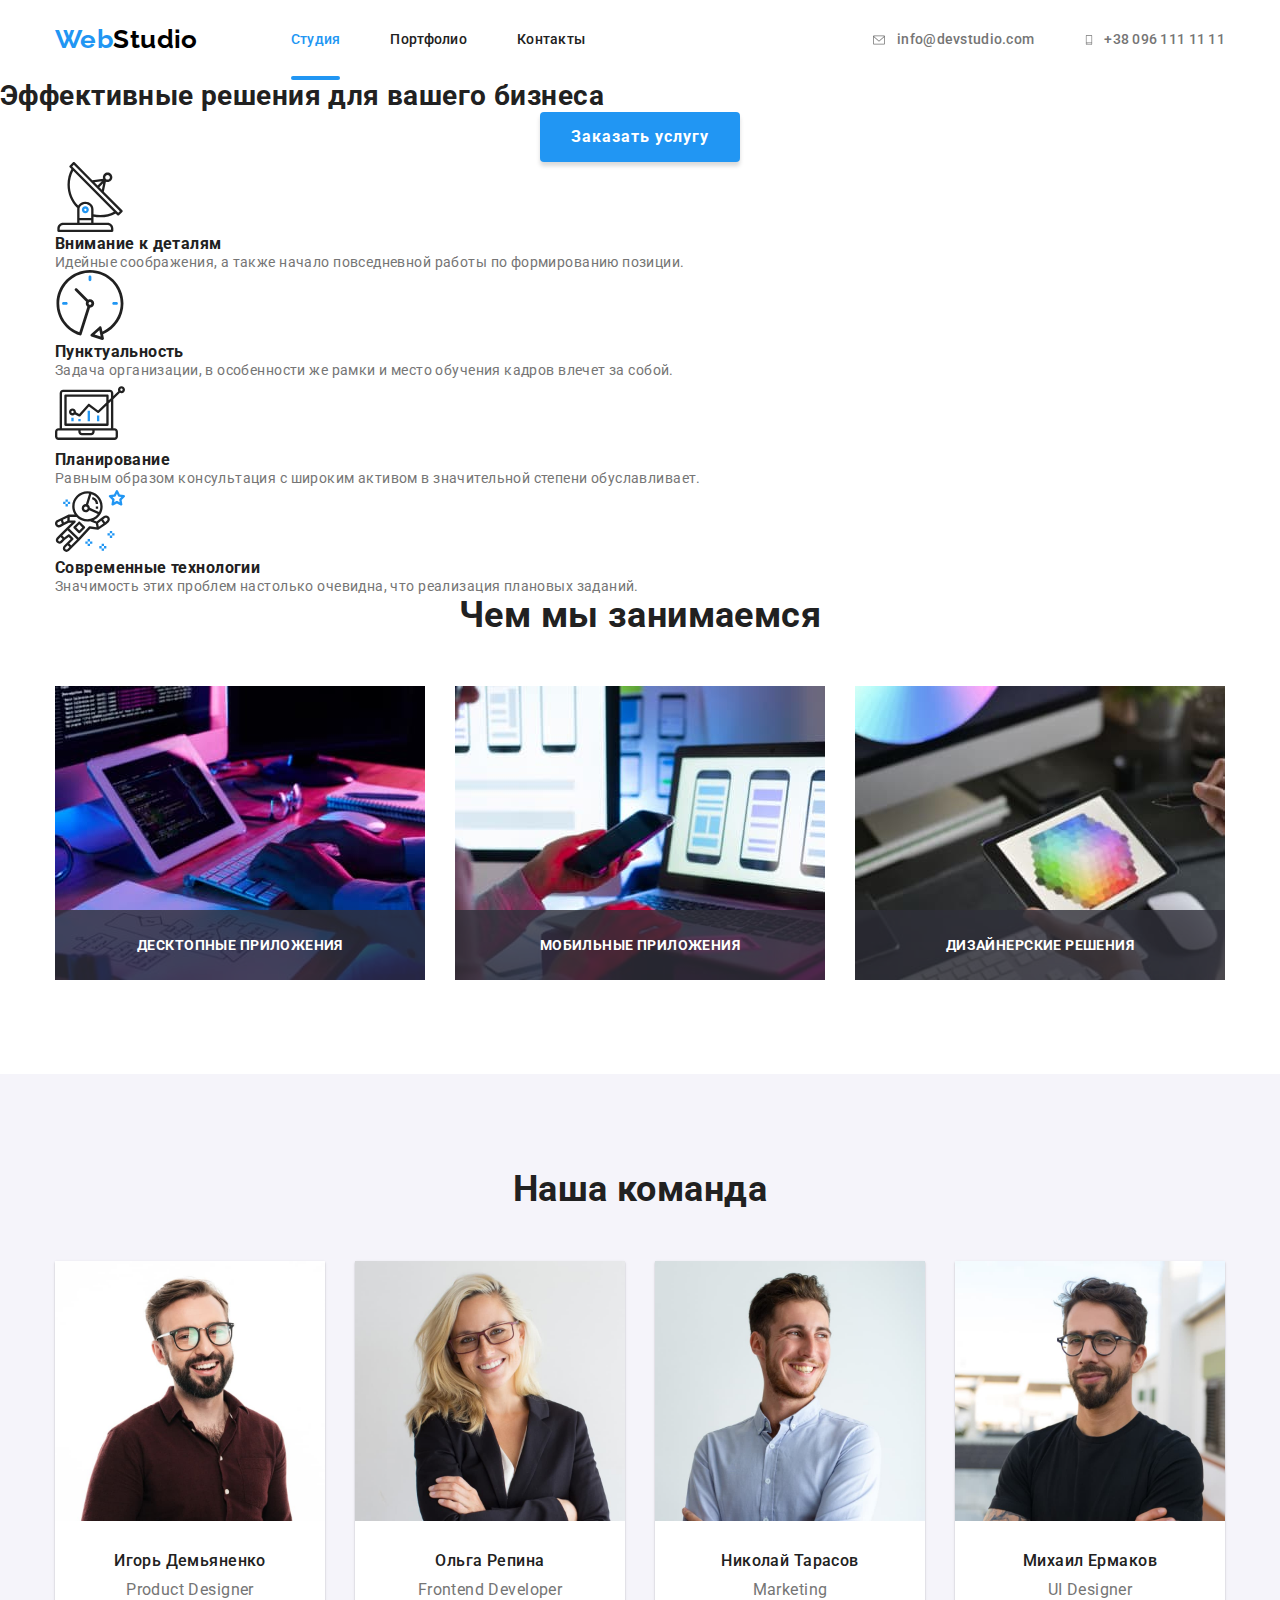
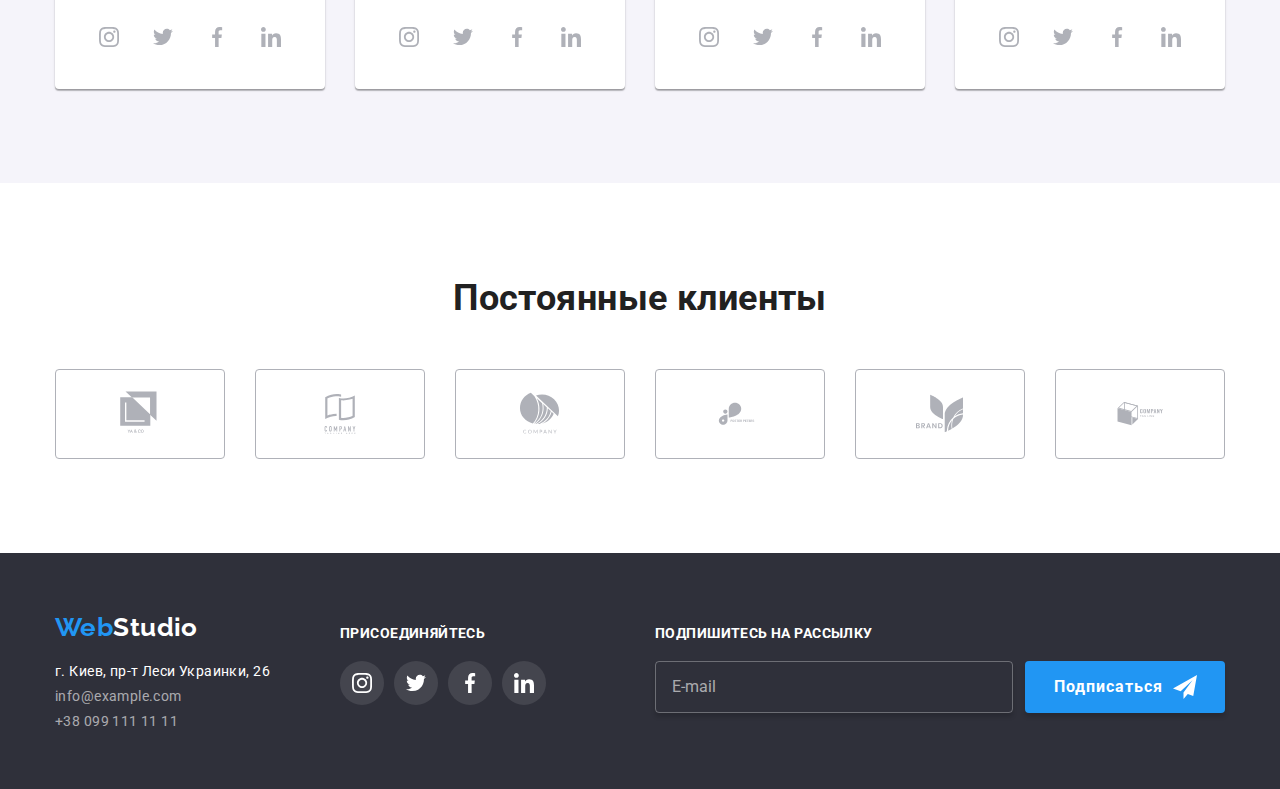
==== index.html @ acab499f "add activities section" ====
<!DOCTYPE html>
<html lang="ru">
  <head>
    <meta charset="UTF-8" />
    <meta name="viewport" content="width=device-width, initial-scale=1.0" />
    <title>Студия</title>
    <link
      rel="stylesheet"
      href="https://cdnjs.cloudflare.com/ajax/libs/modern-normalize/1.0.0/modern-normalize.min.css"
    />
    <link rel="preconnect" href="https://fonts.gstatic.com" />
    <link
      href="https://fonts.googleapis.com/css2?family=Raleway:wght@700&family=Roboto:wght@400;500;700;900&display=swap"
      rel="stylesheet"
    />
    <link rel="stylesheet" href="./css/main.min.css" />
  </head>
  <body>
    <header class="header">
      <div class="container header__container">
        <nav class="header__main-nav">
          <a href="./" class="logo" lang="en"><span>Web</span>Studio</a>

          <ul class="site-nav">
            <li class="site-nav__item">
              <a href="" class="site-nav__link site-nav__link--active"
                >Студия</a
              >
            </li>
            <li class="site-nav__item">
              <a href="./portfolio.html" class="site-nav__link">Портфолио</a>
            </li>
            <li class="site-nav__item">
              <a href="" class="site-nav__link">Контакты</a>
            </li>
          </ul>
        </nav>

        <ul class="auth-nav">
          <li class="auth-nav__item">
            <a href="mailto:info@devstudio.com" class="auth-nav__link">
              <svg class="auth-nav__icon" width="16" height="12">
                <use href="./images/sprite.svg#envelope"></use>
              </svg>
              info@devstudio.com
            </a>
          </li>
          <li class="auth-nav__item">
            <a href="tel:+380961111111" class="auth-nav__link">
              <svg class="auth-nav__icon" width="10" height="16">
                <use href="./images/sprite.svg#smartphone"></use>
              </svg>
              +38 096 111 11 11
            </a>
          </li>
        </ul>
      </div>
    </header>
    <main>
      <section class="hero">
        <div class="background-container">
          <h1 class="title">Эффективные решения для вашего бизнеса</h1>
          <button class="button" data-modal-open>Заказать услугу</button>
        </div>
      </section>
      <section class="advantages">
        <div class="container">
          <h2 class="section-title visually-hidden">Наши преимущества</h2>
          <ul class="advantages-list">
            <li class="item">
              <div class="icon-wrapper">
                <svg width="70" height="70">
                  <use href="./images/sprite.svg#antenna"></use>
                </svg>
              </div>
              <h3 class="title">Внимание к деталям</h3>
              <p class="text">
                Идейные соображения, а также начало повседневной работы по
                формированию позиции.
              </p>
            </li>
            <li class="item">
              <div class="icon-wrapper">
                <svg width="70" height="70">
                  <use href="./images/sprite.svg#clock"></use>
                </svg>
              </div>
              <h3 class="title">Пунктуальность</h3>
              <p class="text">
                Задача организации, в особенности же рамки и место обучения
                кадров влечет за собой.
              </p>
            </li>
            <li class="item">
              <div class="icon-wrapper">
                <svg width="70" height="70">
                  <use href="./images/sprite.svg#diagram"></use>
                </svg>
              </div>
              <h3 class="title">Планирование</h3>
              <p class="text">
                Равным образом консультация с широким активом в значительной
                степени обуславливает.
              </p>
            </li>
            <li class="item">
              <div class="icon-wrapper">
                <svg width="70" height="70">
                  <use href="./images/sprite.svg#astronaut"></use>
                </svg>
              </div>
              <h3 class="title">Современные технологии</h3>
              <p class="text">
                Значимость этих проблем настолько очевидна, что реализация
                плановых заданий.
              </p>
            </li>
          </ul>
        </div>
      </section>
      <section class="activities">
        <div class="container">
          <h2 class="section-title">Чем мы занимаемся</h2>
          <ul class="activities-list">
            <li class="activities-list__item">
              <img
                src="./images/activity1.jpg"
                width="370"
                alt="рабочее место на столе с ноутбуком"
              />
              <h3 class="activities-list__caption">Десктопные приложения</h3>
            </li>
            <li class="activities-list__item">
              <img
                src="./images/activity2.jpg"
                width="370"
                alt="три разных по размеру экрана устройств"
              />
              <h3 class="activities-list__caption">Мобильные приложения</h3>
            </li>
            <li class="activities-list__item">
              <img
                src="./images/activity3.jpg"
                width="370"
                alt="планшет на фоне ноутбука"
              />
              <h3 class="activities-list__caption">Дизайнерские решения</h3>
            </li>
          </ul>
        </div>
      </section>
      <section class="team team--secondary-background">
        <div class="container">
          <h2 class="section-title">Наша команда</h2>
          <ul class="team-list">
            <li class="team-list__item">
              <img
                src="./images/team-member1.jpg"
                width="270"
                alt="участник команды, продуктовый дизайнер"
              />
              <div class="team-list__item-content">
                <h3 class="team-list__title">Игорь Демьяненко</h3>
                <p class="team-list__text" lang="en">Product Designer</p>
                <ul class="social-links">
                  <li class="social-links__item">
                    <a
                      href=""
                      class="social-links__link social-links__link--team"
                    >
                      <svg class="social-links__icon" width="20" height="20">
                        <use href="./images/sprite.svg#instagram"></use>
                      </svg>
                    </a>
                  </li>
                  <li class="social-links__item">
                    <a
                      href=""
                      class="social-links__link social-links__link--team"
                    >
                      <svg class="social-links__icon" width="20" height="20">
                        <use href="./images/sprite.svg#twitter"></use>
                      </svg>
                    </a>
                  </li>
                  <li class="social-links__item">
                    <a
                      href=""
                      class="social-links__link social-links__link--team"
                    >
                      <svg class="social-links__icon" width="20" height="20">
                        <use href="./images/sprite.svg#facebook"></use>
                      </svg>
                    </a>
                  </li>
                  <li class="social-links__item">
                    <a
                      href=""
                      class="social-links__link social-links__link--team"
                    >
                      <svg class="social-links__icon" width="20" height="20">
                        <use href="./images/sprite.svg#linkedin"></use>
                      </svg>
                    </a>
                  </li>
                </ul>
              </div>
            </li>
            <li class="team-list__item">
              <img
                src="./images/team-member2.jpg"
                width="270"
                alt="участница команды, разработчик"
              />
              <div class="team-list__item-content">
                <h3 class="team-list__title">Ольга Репина</h3>
                <p class="team-list__text" lang="en">Frontend Developer</p>
                <ul class="social-links team-links">
                  <li class="social-links__item">
                    <a
                      href=""
                      class="social-links__link social-links__link--team"
                    >
                      <svg class="social-links__icon" width="20" height="20">
                        <use href="./images/sprite.svg#instagram"></use>
                      </svg>
                    </a>
                  </li>
                  <li class="social-links__item">
                    <a
                      href=""
                      class="social-links__link social-links__link--team"
                    >
                      <svg class="social-links__icon" width="20" height="20">
                        <use href="./images/sprite.svg#twitter"></use>
                      </svg>
                    </a>
                  </li>
                  <li class="social-links__item">
                    <a
                      href=""
                      class="social-links__link social-links__link--team"
                    >
                      <svg class="social-links__icon" width="20" height="20">
                        <use href="./images/sprite.svg#facebook"></use>
                      </svg>
                    </a>
                  </li>
                  <li class="social-links__item">
                    <a
                      href=""
                      class="social-links__link social-links__link--team"
                    >
                      <svg class="social-links__icon" width="20" height="20">
                        <use href="./images/sprite.svg#linkedin"></use>
                      </svg>
                    </a>
                  </li>
                </ul>
              </div>
            </li>
            <li class="team-list__item">
              <img
                src="./images/team-member3.jpg"
                width="270"
                alt="участник команды, маркетинг"
              />
              <div class="team-list__item-content">
                <h3 class="team-list__title">Николай Тарасов</h3>
                <p class="team-list__text" lang="en">Marketing</p>
                <ul class="social-links team-links">
                  <li class="social-links__item">
                    <a
                      href=""
                      class="social-links__link social-links__link--team"
                    >
                      <svg class="social-links__icon" width="20" height="20">
                        <use href="./images/sprite.svg#instagram"></use>
                      </svg>
                    </a>
                  </li>
                  <li class="social-links__item">
                    <a
                      href=""
                      class="social-links__link social-links__link--team"
                    >
                      <svg class="social-links__icon" width="20" height="20">
                        <use href="./images/sprite.svg#twitter"></use>
                      </svg>
                    </a>
                  </li>
                  <li class="social-links__item">
                    <a
                      href=""
                      class="social-links__link social-links__link--team"
                    >
                      <svg class="social-links__icon" width="20" height="20">
                        <use href="./images/sprite.svg#facebook"></use>
                      </svg>
                    </a>
                  </li>
                  <li class="social-links__item">
                    <a
                      href=""
                      class="social-links__link social-links__link--team"
                    >
                      <svg class="social-links__icon" width="20" height="20">
                        <use href="./images/sprite.svg#linkedin"></use>
                      </svg>
                    </a>
                  </li>
                </ul>
              </div>
            </li>
            <li class="team-list__item">
              <img
                src="./images/team-member4.jpg"
                width="270"
                alt="участник команды, дизайнер интерфейса"
              />
              <div class="team-list__item-content">
                <h3 class="team-list__title">Михаил Ермаков</h3>
                <p class="team-list__text" lang="en">UI Designer</p>
                <ul class="social-links team-links">
                  <li class="social-links__item">
                    <a
                      href=""
                      class="social-links__link social-links__link--team"
                    >
                      <svg class="social-links__icon" width="20" height="20">
                        <use href="./images/sprite.svg#instagram"></use>
                      </svg>
                    </a>
                  </li>
                  <li class="social-links__item">
                    <a
                      href=""
                      class="social-links__link social-links__link--team"
                    >
                      <svg class="social-links__icon" width="20" height="20">
                        <use href="./images/sprite.svg#twitter"></use>
                      </svg>
                    </a>
                  </li>
                  <li class="social-links__item">
                    <a
                      href=""
                      class="social-links__link social-links__link--team"
                    >
                      <svg class="social-links__icon" width="20" height="20">
                        <use href="./images/sprite.svg#facebook"></use>
                      </svg>
                    </a>
                  </li>
                  <li class="social-links__item">
                    <a
                      href=""
                      class="social-links__link social-links__link--team"
                    >
                      <svg class="social-links__icon" width="20" height="20">
                        <use href="./images/sprite.svg#linkedin"></use>
                      </svg>
                    </a>
                  </li>
                </ul>
              </div>
            </li>
          </ul>
        </div>
      </section>
      <section class="clients">
        <div class="container">
          <h2 class="section-title">Постоянные клиенты</h2>
          <ul class="clients-list">
            <li class="clients-list__item">
              <a class="clients-list__link" href="">
                <svg class="clients-list__icon" width="44.27" height="49.23">
                  <use href="./images/sprite.svg#logo1"></use>
                </svg>
              </a>
            </li>
            <li class="clients-list__item">
              <a class="clients-list__link" href="">
                <svg class="clients-list__icon" width="40" height="52">
                  <use href="./images/sprite.svg#logo2"></use>
                </svg>
              </a>
            </li>
            <li class="clients-list__item">
              <a class="clients-list__link" href="">
                <svg class="clients-list__icon" width="41" height="42.6">
                  <use href="./images/sprite.svg#logo3"></use>
                </svg>
              </a>
            </li>
            <li class="clients-list__item">
              <a class="clients-list__link" href="">
                <svg class="clients-list__icon" width="79.66" height="42.02">
                  <use href="./images/sprite.svg#logo4"></use>
                </svg>
              </a>
            </li>
            <li class="clients-list__item">
              <a class="clients-list__link" href="">
                <svg class="clients-list__icon" width="59" height="47">
                  <use href="./images/sprite.svg#logo5"></use>
                </svg>
              </a>
            </li>
            <li class="clients-list__item">
              <a class="clients-list__link" href="">
                <svg class="clients-list__icon" width="88.48" height="45.44">
                  <use href="./images/sprite.svg#logo6"></use>
                </svg>
              </a>
            </li>
          </ul>
        </div>
      </section>
    </main>
    <footer class="footer">
      <div class="container footer__container">
        <div class="foot-contacts">
          <a href="./" class="logo foot-contacts__logo" lang="en"
            ><span>Web</span>Studio</a
          >
          <address>
            <p class="foot-contacts__item">г. Киев, пр-т Леси Украинки, 26</p>
            <p class="foot-contacts__item">
              <a class="foot-contacts__link" href="mailto:info@example.com"
                >info@example.com</a
              >
            </p>
            <p class="foot-contacts__item">
              <a class="foot-contacts__link" href="tel:+380991111111"
                >+38 099 111 11 11</a
              >
            </p>
          </address>
        </div>
        <div class="footer__join-us">
          <strong class="footer__caption">присоединяйтесь</strong>
          <ul class="social-links">
            <li class="social-links__item">
              <a
                href=""
                class="social-links__link social-links__link--in-footer"
              >
                <svg class="social-links__icon" width="20" height="20">
                  <use href="./images/sprite.svg#instagram"></use>
                </svg>
              </a>
            </li>
            <li class="social-links__item">
              <a
                href=""
                class="social-links__link social-links__link--in-footer"
              >
                <svg class="social-links__icon" width="20" height="20">
                  <use href="./images/sprite.svg#twitter"></use>
                </svg>
              </a>
            </li>
            <li class="social-links__item">
              <a
                href=""
                class="social-links__link social-links__link--in-footer"
              >
                <svg class="social-links__icon" width="20" height="20">
                  <use href="./images/sprite.svg#facebook"></use>
                </svg>
              </a>
            </li>
            <li class="social-links__item">
              <a
                href=""
                class="social-links__link social-links__link--in-footer"
              >
                <svg class="social-links__icon" width="20" height="20">
                  <use href="./images/sprite.svg#linkedin"></use>
                </svg>
              </a>
            </li>
          </ul>
        </div>
        <div class="footer__mailing">
          <strong class="footer__caption">Подпишитесь на рассылку</strong>
          <form class="footer__form">
            <input
              type="email"
              class="footer__form-input"
              name="mail"
              placeholder="E-mail"
            />
            <button class="button button--with-icon">
              Подписаться<svg class="button__icon" width="24" height="24">
                <use href="./images/sprite.svg#send"></use>
              </svg>
            </button>
          </form>
        </div>
      </div>
    </footer>
    <div class="backdrop backdrop--is-hidden" data-modal>
      <div class="modal">
        <button class="close" data-modal-close>
          <svg class="close__icon" width="18" height="18">
            <use href="./images/sprite.svg#close"></use>
          </svg>
        </button>
        <h1 class="modal__title">Оставьте свои данные, мы вам перезвоним</h1>
        <form class="modal__form">
          <label class="modal__label" for="name">Имя</label>
          <div class="modal__input-wrapper">
            <input id="name" type="text" name="name" class="modal__input" />
            <svg class="modal__input-icon" width="18" height="18">
              <use href="./images/sprite.svg#person"></use>
            </svg>
          </div>
          <label class="modal__label" for="tel">Телефон</label>
          <div class="modal__input-wrapper">
            <input id="tel" type="tel" name="tel" class="modal__input" />
            <svg class="modal__input-icon" width="18" height="18">
              <use href="./images/sprite.svg#phone"></use>
            </svg>
          </div>
          <label class="modal__label" for="mail">Почта</label>
          <div class="modal__input-wrapper">
            <input id="mail" type="email" name="mail" class="modal__input" />
            <svg class="modal__input-icon" width="18" height="18">
              <use href="./images/sprite.svg#mail"></use>
            </svg>
          </div>
          <label class="modal__label" for="comment">Комментарий</label>
          <textarea
            id="comment"
            class="modal__comment"
            name="comment"
            rows="5"
            placeholder="Введите текст"
          ></textarea>
          <label class="modal__checkbox-label">
            <input
              type="checkbox"
              value="accept"
              name="policy"
              class="modal__checkbox visually-hidden"
            />
            <span class="modal__checkbox-icon"></span>
            <span class="modal__checkbox-text"
              >Соглашаюсь с рассылкой и принимаю
              <a href="" class="modal__conditions">Условия договора</a>
            </span>
          </label>
          <button type="submit" class="button">Отправить</button>
        </form>
      </div>
    </div>
    <script src="./js/modal.js"></script>
  </body>
</html>
---- css/main.min.css ----
body{background-color:#fff;color:#757575;font-family:"Roboto",sans-serif;font-weight:400;font-size:14px;letter-spacing:.03em}a{text-decoration:none}ul{padding:0;margin:0;list-style:none}p{margin:0}h1,h2,h3,h4,h5,h6{margin:0;color:#212121}img{display:block;max-width:100%;height:auto}.visually-hidden{position:absolute;width:1px;height:1px;margin:-1px;border:0;padding:0;clip:rect(0, 0, 0, 0);overflow:hidden}.button{display:block;width:200px;padding:10px;margin-left:auto;margin-right:auto;border:none;border-radius:4px;background-color:#2196f3;color:#ffffff;-webkit-box-shadow:0px 4px 4px rgba(0,0,0,0.15);box-shadow:0px 4px 4px rgba(0,0,0,0.15);font-family:inherit;font-size:16px;line-height:1.88;font-weight:700;letter-spacing:0.06em;text-align:center;cursor:pointer}.button--with-icon{position:relative;padding-right:62px;text-align:right}.button__icon{position:absolute;top:50%;right:28px;-webkit-transform:translateY(-50%);transform:translateY(-50%);fill:currentColor}.container{width:1200px;margin-left:auto;margin-right:auto;padding-left:15px;padding-right:15px}.logo,.foot-contacts__logo{display:block;margin-right:93px;color:#000000;font-family:'Raleway', sans-serif;font-size:26px;font-weight:700}.logo span,.foot-contacts__logo span{color:#2196f3}.header-link,.site-nav__link,.auth-nav__link{font-weight:500;cursor:pointer;letter-spacing:0.02em;line-height:1.14;padding-top:32px;padding-bottom:32px;-webkit-transition:color 250ms cubic-bezier(0.4, 0, 0.2, 1);transition:color 250ms cubic-bezier(0.4, 0, 0.2, 1)}.site-nav{display:-webkit-box;display:-ms-flexbox;display:flex}.site-nav__item+.site-nav__item{margin-left:50px}.site-nav__link{display:block;color:#212121}.site-nav__link:hover,.site-nav__link:focus{color:#2196f3}.site-nav__link--active{position:relative;color:#2196f3}.site-nav__link--active::after{position:absolute;left:0;bottom:0;content:'';width:100%;height:4px;border-radius:2px;background-color:#2196f3}.header-link,.site-nav__link,.auth-nav__link{font-weight:500;cursor:pointer;letter-spacing:0.02em;line-height:1.14;padding-top:32px;padding-bottom:32px;-webkit-transition:color 250ms cubic-bezier(0.4, 0, 0.2, 1);transition:color 250ms cubic-bezier(0.4, 0, 0.2, 1)}.auth-nav{margin-left:auto;display:-webkit-box;display:-ms-flexbox;display:flex}.auth-nav__item+.auth-nav__item{margin-left:50px}.auth-nav__link{display:-webkit-box;display:-ms-flexbox;display:flex;-webkit-box-align:center;-ms-flex-align:center;align-items:center;color:#757575}.auth-nav__link:hover,.auth-nav__link:focus{color:#2196f3}.auth-nav__icon{margin-right:10px;fill:currentColor}.header--border-bottom{border-bottom:1px solid #ececec}.header__container{display:-webkit-box;display:-ms-flexbox;display:flex;-webkit-box-align:center;-ms-flex-align:center;align-items:center}.header__main-nav{display:-webkit-box;display:-ms-flexbox;display:flex;-webkit-box-align:center;-ms-flex-align:center;align-items:center}.section-title{margin-bottom:50px;color:#212121;font-size:36px;line-height:1.17;font-weight:700;text-align:center}.social-links{display:-webkit-box;display:-ms-flexbox;display:flex;-webkit-box-pack:center;-ms-flex-pack:center;justify-content:center}.social-links__item{width:44px;height:44px;border-radius:50%;overflow:hidden}.social-links__item+.social-links__item{margin-left:10px}.social-links__link{height:100%;display:-webkit-box;display:-ms-flexbox;display:flex;-webkit-box-pack:center;-ms-flex-pack:center;justify-content:center;-webkit-box-align:center;-ms-flex-align:center;align-items:center;color:#afb1b8;background-color:#ffffff;cursor:pointer;-webkit-transition:color 250ms cubic-bezier(0.4, 0, 0.2, 1),background-color 250ms cubic-bezier(0.4, 0, 0.2, 1);transition:color 250ms cubic-bezier(0.4, 0, 0.2, 1),background-color 250ms cubic-bezier(0.4, 0, 0.2, 1)}.social-links__link--in-footer{background-color:rgba(255,255,255,0.1);color:#ffffff}.social-links__link--in-footer:hover,.social-links__link--in-footerfocus{background-color:#2196f3}.social-links__link--team:hover,.social-links__link--team:focus{background:#2196f3;color:#ffffff}.social-links__icon{fill:currentColor}.activities-list{display:-webkit-box;display:-ms-flexbox;display:flex}.activities-list__item{position:relative;-ms-flex-preferred-size:calc((100% - 2 * 30px) / 3);flex-basis:calc((100% - 2 * 30px) / 3)}.activities-list__item+.activities-list__item{margin-left:30px}.activities-list__caption{position:absolute;left:0;bottom:0;width:100%;height:70px;font-size:inherit;font-weight:700;line-height:70px;text-align:center;text-transform:uppercase;color:#ffffff;background-color:rgba(47,48,58,0.8)}.activities{padding-bottom:94px}.team-list{display:-webkit-box;display:-ms-flexbox;display:flex}.team-list__item{-ms-flex-preferred-size:calc((100% - 3 * grid-gap) / 4);flex-basis:calc((100% - 3 * grid-gap) / 4);border-radius:0 0 4px 4px;background-color:#fff;-webkit-box-shadow:0px 1px 3px rgba(0,0,0,0.12),0px 1px 1px rgba(0,0,0,0.14),0px 2px 1px rgba(0,0,0,0.2);box-shadow:0px 1px 3px rgba(0,0,0,0.12),0px 1px 1px rgba(0,0,0,0.14),0px 2px 1px rgba(0,0,0,0.2)}.team-list__item+.team-list__item{margin-left:30px}.team-list__item-content{padding-top:30px;padding-bottom:30px;text-align:center}.team-list__title{margin-bottom:10px;color:#212121;font-size:16px;line-height:1.19;font-weight:500}.team-list__text{margin-bottom:16px;font-size:16px;line-height:1.19}.team{padding-top:94px;padding-bottom:94px}.team--secondary-background{background-color:#f5f4fa}.clients-list{display:-webkit-box;display:-ms-flexbox;display:flex}.clients-list__item{-ms-flex-preferred-size:calc((100% - 5 * 30px) / 6);flex-basis:calc((100% - 5 * 30px) / 6);height:90px;border:1px solid #afb1b8;border-radius:4px;-webkit-transition:border-color 250ms cubic-bezier(0.4, 0, 0.2, 1);transition:border-color 250ms cubic-bezier(0.4, 0, 0.2, 1)}.clients-list__item+.clients-list__item{margin-left:30px}.clients-list__item:hover,.clients-list__item:focus{border-color:#2196f3}.clients-list__link{display:-webkit-box;display:-ms-flexbox;display:flex;height:100%;-webkit-box-pack:center;-ms-flex-pack:center;justify-content:center;-webkit-box-align:center;-ms-flex-align:center;align-items:center;color:#afb1b8;cursor:pointer;-webkit-transition:color 250ms cubic-bezier(0.4, 0, 0.2, 1);transition:color 250ms cubic-bezier(0.4, 0, 0.2, 1)}.clients-list__link:hover,.clients-list__link:focus{color:#2196f3}.clients-list__icon{fill:currentColor}.clients{padding-top:94px;padding-bottom:94px}.logo,.foot-contacts__logo{display:block;margin-right:93px;color:#000000;font-family:'Raleway', sans-serif;font-size:26px;font-weight:700}.logo span,.foot-contacts__logo span{color:#2196f3}.logo,.foot-contacts__logo{display:block;margin-right:93px;color:#000000;font-family:'Raleway', sans-serif;font-size:26px;font-weight:700}.logo span,.foot-contacts__logo span{color:#2196f3}.foot-contacts{margin-right:70px}.foot-contacts__logo{margin-bottom:20px;margin-right:0;color:#fff}.foot-contacts__item{font-style:normal}.foot-contacts__item:not(:last-child){margin-bottom:9px}.foot-contacts__link{display:block;color:rgba(255,255,255,0.6)}.footer{background-color:#2f303a;color:#fff;padding-top:60px;padding-bottom:60px}.footer__container{display:-webkit-box;display:-ms-flexbox;display:flex;-webkit-box-align:start;-ms-flex-align:start;align-items:flex-start}.footer__join-us{padding-top:12px}.footer__caption{display:inline-block;margin-bottom:20px;text-transform:uppercase}.footer__mailing{padding-top:12px;margin-left:auto}.footer__form{display:-webkit-box;display:-ms-flexbox;display:flex}.footer__form-input{width:358px;padding:15px 16px;margin-right:12px;border:1px solid rgba(255,255,255,0.3);border-radius:4px;font-size:16px;line-height:1.25;color:rgba(255,255,255,0.6);background-color:transparent;-webkit-box-shadow:0px 4px 4px rgba(0,0,0,0.15);box-shadow:0px 4px 4px rgba(0,0,0,0.15)}.footer__form-input::-webkit-input-placeholder{font-size:16px;color:rgba(255,255,255,0.6)}.footer__form-input:-ms-input-placeholder{font-size:16px;color:rgba(255,255,255,0.6)}.footer__form-input::-ms-input-placeholder{font-size:16px;color:rgba(255,255,255,0.6)}.footer__form-input::placeholder{font-size:16px;color:rgba(255,255,255,0.6)}.close{position:absolute;top:8px;right:8px;display:-webkit-box;display:-ms-flexbox;display:flex;-webkit-box-pack:center;-ms-flex-pack:center;justify-content:center;-webkit-box-align:center;-ms-flex-align:center;align-items:center;width:30px;height:30px;border:1px solid rgba(0,0,0,0.1);border-radius:50%;background-color:#ffffff;color:#000000;cursor:pointer;-webkit-transition:color 250ms cubic-bezier(0.4, 0, 0.2, 1);transition:color 250ms cubic-bezier(0.4, 0, 0.2, 1)}.close__icon{fill:currentColor}.close__icon:hover,.close__icon:focus{color:#2196f3}.modal{position:absolute;top:50%;left:50%;-webkit-transform:translate(-50%, -50%) scale(1);transform:translate(-50%, -50%) scale(1);-webkit-transition:opacity 250ms cubic-bezier(0.4, 0, 0.2, 1),-webkit-transform 250ms cubic-bezier(0.4, 0, 0.2, 1);transition:opacity 250ms cubic-bezier(0.4, 0, 0.2, 1),-webkit-transform 250ms cubic-bezier(0.4, 0, 0.2, 1);transition:opacity 250ms cubic-bezier(0.4, 0, 0.2, 1),transform 250ms cubic-bezier(0.4, 0, 0.2, 1);transition:opacity 250ms cubic-bezier(0.4, 0, 0.2, 1),transform 250ms cubic-bezier(0.4, 0, 0.2, 1),-webkit-transform 250ms cubic-bezier(0.4, 0, 0.2, 1);width:528px;padding:40px;border-radius:4px;background-color:#ffffff;-webkit-box-shadow:0px 1px 3px rgba(0,0,0,0.12),0px 1px 1px rgba(0,0,0,0.14),0px 2px 1px rgba(0,0,0,0.2);box-shadow:0px 1px 3px rgba(0,0,0,0.12),0px 1px 1px rgba(0,0,0,0.14),0px 2px 1px rgba(0,0,0,0.2);opacity:1}.modal__title{margin-bottom:12px;text-align:center;font-size:20px;line-height:1.15;font-weight:700}.modal__label{color:#757575;font-size:12px;line-height:1.17;letter-spacing:0.01em}.modal__input-wrapper{position:relative;margin-bottom:10px}.modal__input{width:100%;padding:11px 10px 11px 42px;border:1px solid rgba(33,33,33,0.2);border-radius:4px;color:var(--title-text-color);-webkit-transition:border-color 250ms cubic-bezier(0.4, 0, 0.2, 1),outline-color 250ms cubic-bezier(0.4, 0, 0.2, 1);transition:border-color 250ms cubic-bezier(0.4, 0, 0.2, 1),outline-color 250ms cubic-bezier(0.4, 0, 0.2, 1)}.modal__input:focus{border-color:#2196f3;outline-color:#2196f3}.modal__input-icon{position:absolute;top:50%;left:12px;-webkit-transform:translateY(-50%);transform:translateY(-50%);fill:#000000;-webkit-transition:fill 250ms cubic-bezier(0.4, 0, 0.2, 1);transition:fill 250ms cubic-bezier(0.4, 0, 0.2, 1)}.modal__input:focus+.modal__input-icon{fill:#2196f3}.modal__comment{display:block;width:100%;margin-bottom:20px;padding:12px 16px;border:1px solid rgba(33,33,33,0.2);border-radius:4px;resize:none;-webkit-transition:border-color 250ms cubic-bezier(0.4, 0, 0.2, 1),outline-color 250ms cubic-bezier(0.4, 0, 0.2, 1);transition:border-color 250ms cubic-bezier(0.4, 0, 0.2, 1),outline-color 250ms cubic-bezier(0.4, 0, 0.2, 1)}.modal__comment:focus{border-color:#2196f3;outline-color:#2196f3}.modal__comment::-webkit-input-placeholder{color:rgba(117,117,117,0.5);font-size:12px;line-height:1.17;letter-spacing:0.01em}.modal__comment:-ms-input-placeholder{color:rgba(117,117,117,0.5);font-size:12px;line-height:1.17;letter-spacing:0.01em}.modal__comment::-ms-input-placeholder{color:rgba(117,117,117,0.5);font-size:12px;line-height:1.17;letter-spacing:0.01em}.modal__comment::placeholder{color:rgba(117,117,117,0.5);font-size:12px;line-height:1.17;letter-spacing:0.01em}.modal__checkbox-label{display:-webkit-box;display:-ms-flexbox;display:flex;-webkit-box-pack:center;-ms-flex-pack:center;justify-content:center;-webkit-box-align:center;-ms-flex-align:center;align-items:center;margin-bottom:30px}.modal__checkbox-icon{display:inline-block;width:16px;height:15px;margin-right:7px;border:2px solid #000000;border-radius:4px;background-color:#ffffff;-webkit-transition:background-color 250ms cubic-bezier(0.4, 0, 0.2, 1),border-color 250ms cubic-bezier(0.4, 0, 0.2, 1);transition:background-color 250ms cubic-bezier(0.4, 0, 0.2, 1),border-color 250ms cubic-bezier(0.4, 0, 0.2, 1)}.modal__checkbox:checked+.modal__checkbox-icon{background-color:#2196f3;background-image:url(../images/tick.svg);background-origin:border-box;border-color:transparent}.modal__checkbox-text{font-size:14px;line-height:1.71}.modal__conditions{text-decoration:underline;color:#2196f3}.backdrop{position:fixed;top:0;left:0;width:100%;height:100%;background-color:rgba(0,0,0,0.2);opacity:1;-webkit-transition:opacity 250ms cubic-bezier(0.4, 0, 0.2, 1);transition:opacity 250ms cubic-bezier(0.4, 0, 0.2, 1)}.backdrop--is-hidden{opacity:0;pointer-events:none}.backdrop--is-hidden .modal{-webkit-transform:scale(1.1) translate(-50%, -50%);transform:scale(1.1) translate(-50%, -50%);opacity:0}
/*# sourceMappingURL=main.min.css.map */
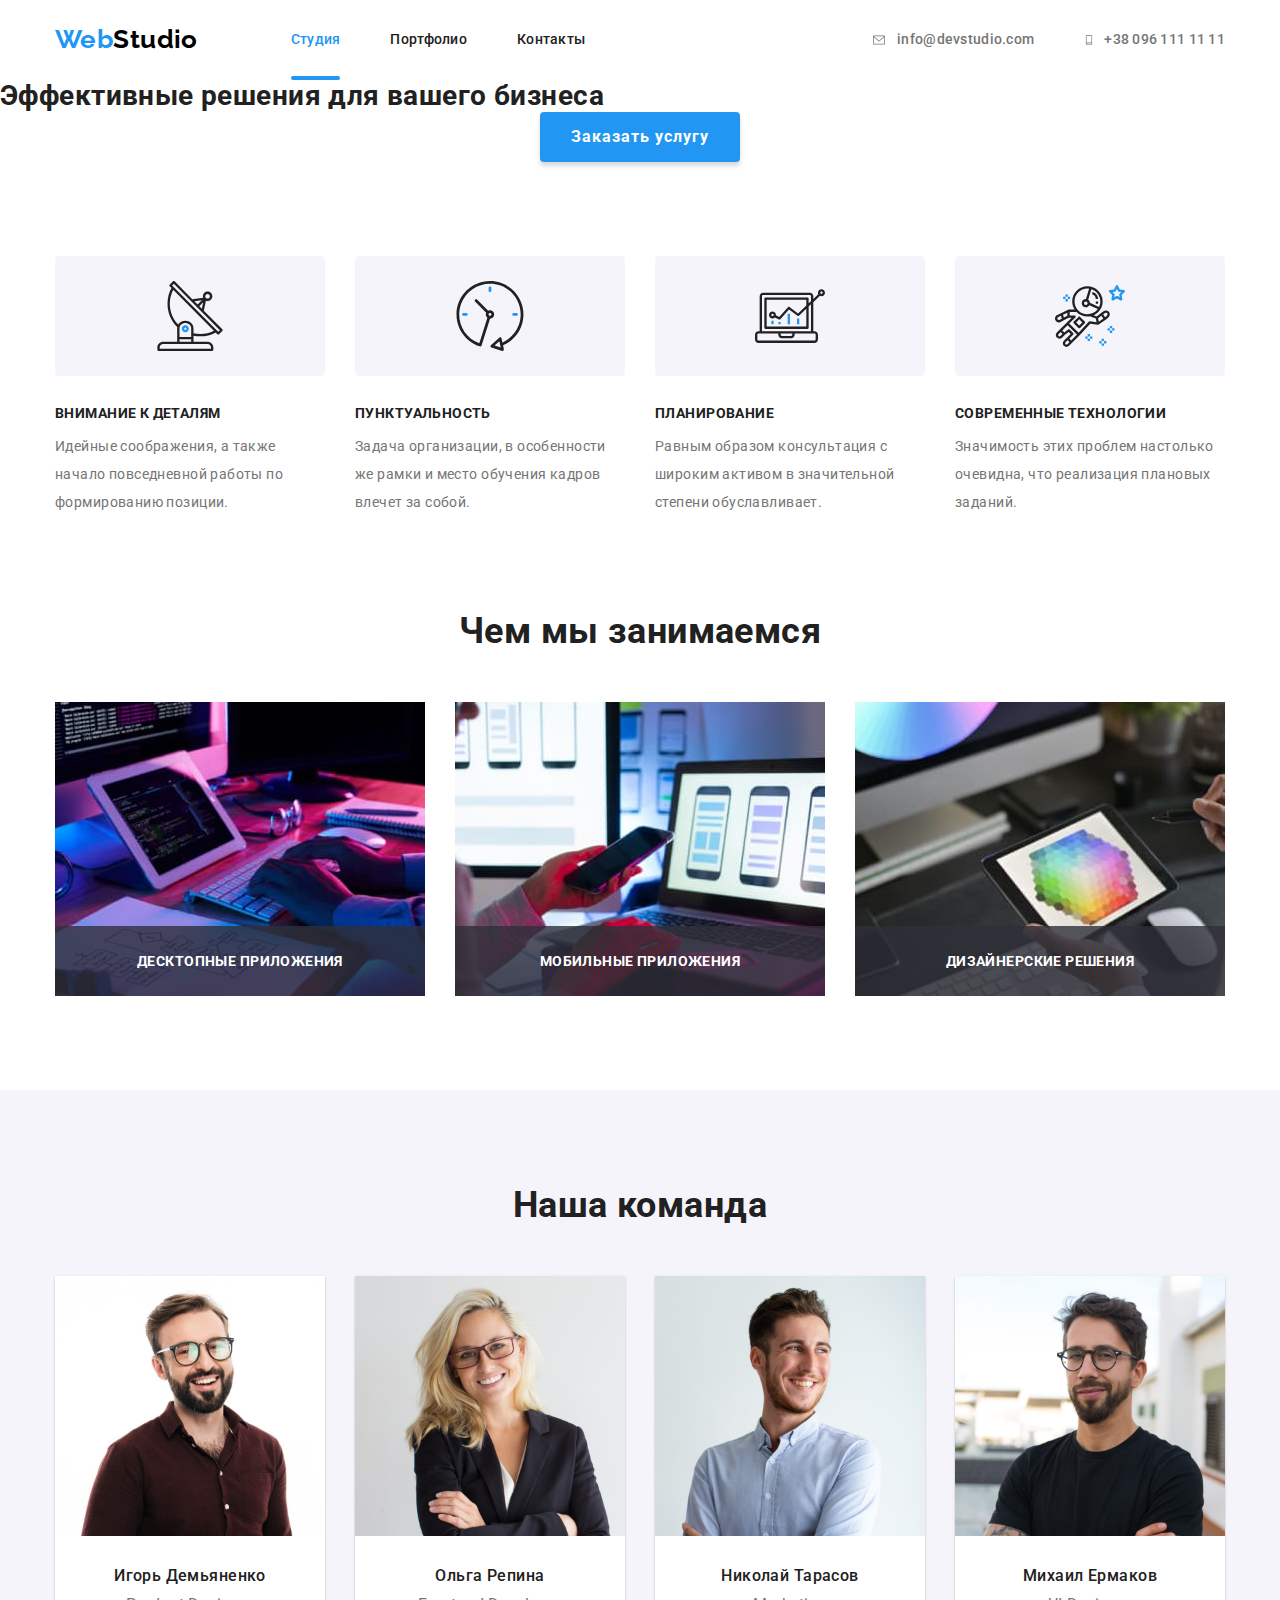
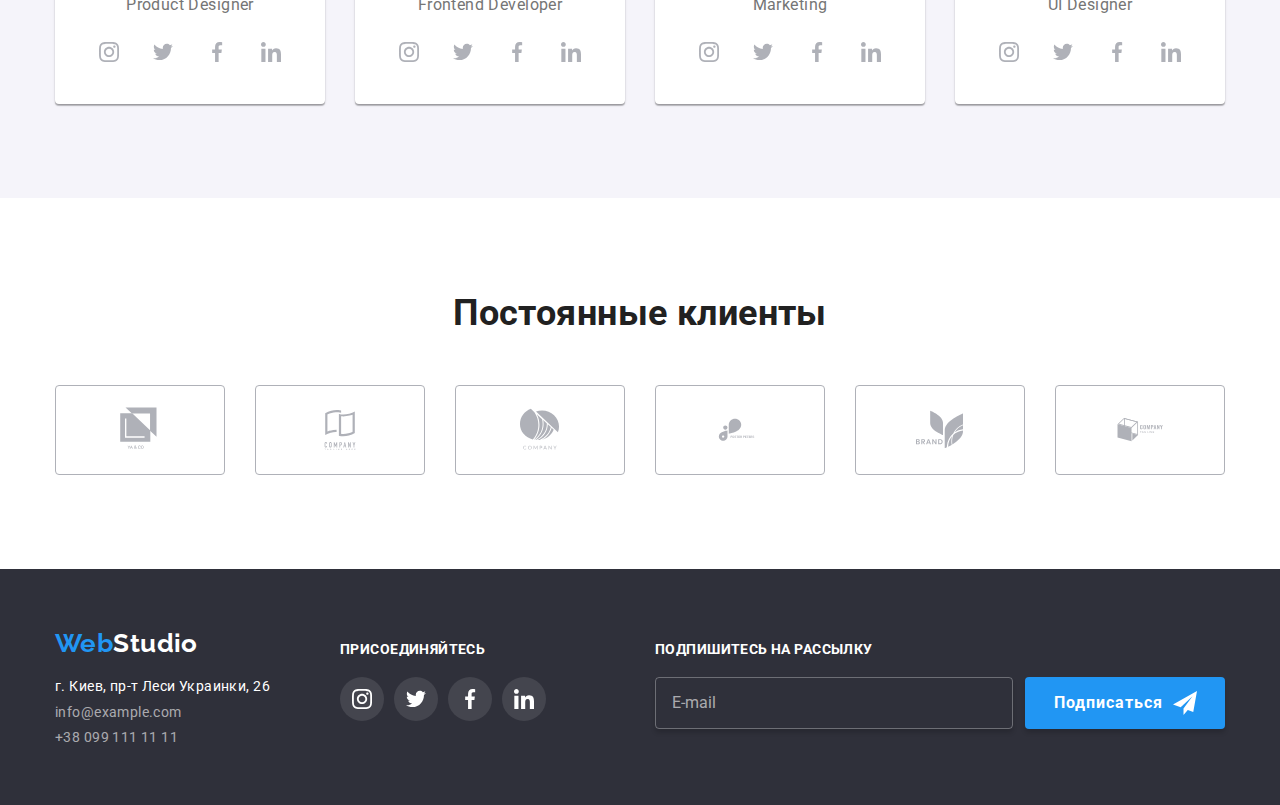
==== commit d51cf92c: "add advantages section" ====
--- a/index.html
+++ b/index.html
@@ -67,50 +67,50 @@
         <div class="container">
           <h2 class="section-title visually-hidden">Наши преимущества</h2>
           <ul class="advantages-list">
-            <li class="item">
-              <div class="icon-wrapper">
+            <li class="advantages-list__item">
+              <div class="advantages-list__icon-wrapper">
                 <svg width="70" height="70">
                   <use href="./images/sprite.svg#antenna"></use>
                 </svg>
               </div>
-              <h3 class="title">Внимание к деталям</h3>
-              <p class="text">
+              <h3 class="advantages-list__title">Внимание к деталям</h3>
+              <p class="advantages-list__text">
                 Идейные соображения, а также начало повседневной работы по
                 формированию позиции.
               </p>
             </li>
-            <li class="item">
-              <div class="icon-wrapper">
+            <li class="advantages-list__item">
+              <div class="advantages-list__icon-wrapper">
                 <svg width="70" height="70">
                   <use href="./images/sprite.svg#clock"></use>
                 </svg>
               </div>
-              <h3 class="title">Пунктуальность</h3>
-              <p class="text">
+              <h3 class="advantages-list__title">Пунктуальность</h3>
+              <p class="advantages-list__text">
                 Задача организации, в особенности же рамки и место обучения
                 кадров влечет за собой.
               </p>
             </li>
-            <li class="item">
-              <div class="icon-wrapper">
+            <li class="advantages-list__item">
+              <div class="advantages-list__icon-wrapper">
                 <svg width="70" height="70">
                   <use href="./images/sprite.svg#diagram"></use>
                 </svg>
               </div>
-              <h3 class="title">Планирование</h3>
-              <p class="text">
+              <h3 class="advantages-list__title">Планирование</h3>
+              <p class="advantages-list__text">
                 Равным образом консультация с широким активом в значительной
                 степени обуславливает.
               </p>
             </li>
-            <li class="item">
-              <div class="icon-wrapper">
+            <li class="advantages-list__item">
+              <div class="advantages-list__icon-wrapper">
                 <svg width="70" height="70">
                   <use href="./images/sprite.svg#astronaut"></use>
                 </svg>
               </div>
-              <h3 class="title">Современные технологии</h3>
-              <p class="text">
+              <h3 class="advantages-list__title">Современные технологии</h3>
+              <p class="advantages-list__text">
                 Значимость этих проблем настолько очевидна, что реализация
                 плановых заданий.
               </p>
--- a/css/main.min.css
+++ b/css/main.min.css
@@ -1,2 +1,2 @@
-body{background-color:#fff;color:#757575;font-family:"Roboto",sans-serif;font-weight:400;font-size:14px;letter-spacing:.03em}a{text-decoration:none}ul{padding:0;margin:0;list-style:none}p{margin:0}h1,h2,h3,h4,h5,h6{margin:0;color:#212121}img{display:block;max-width:100%;height:auto}.visually-hidden{position:absolute;width:1px;height:1px;margin:-1px;border:0;padding:0;clip:rect(0, 0, 0, 0);overflow:hidden}.button{display:block;width:200px;padding:10px;margin-left:auto;margin-right:auto;border:none;border-radius:4px;background-color:#2196f3;color:#ffffff;-webkit-box-shadow:0px 4px 4px rgba(0,0,0,0.15);box-shadow:0px 4px 4px rgba(0,0,0,0.15);font-family:inherit;font-size:16px;line-height:1.88;font-weight:700;letter-spacing:0.06em;text-align:center;cursor:pointer}.button--with-icon{position:relative;padding-right:62px;text-align:right}.button__icon{position:absolute;top:50%;right:28px;-webkit-transform:translateY(-50%);transform:translateY(-50%);fill:currentColor}.container{width:1200px;margin-left:auto;margin-right:auto;padding-left:15px;padding-right:15px}.logo,.foot-contacts__logo{display:block;margin-right:93px;color:#000000;font-family:'Raleway', sans-serif;font-size:26px;font-weight:700}.logo span,.foot-contacts__logo span{color:#2196f3}.header-link,.site-nav__link,.auth-nav__link{font-weight:500;cursor:pointer;letter-spacing:0.02em;line-height:1.14;padding-top:32px;padding-bottom:32px;-webkit-transition:color 250ms cubic-bezier(0.4, 0, 0.2, 1);transition:color 250ms cubic-bezier(0.4, 0, 0.2, 1)}.site-nav{display:-webkit-box;display:-ms-flexbox;display:flex}.site-nav__item+.site-nav__item{margin-left:50px}.site-nav__link{display:block;color:#212121}.site-nav__link:hover,.site-nav__link:focus{color:#2196f3}.site-nav__link--active{position:relative;color:#2196f3}.site-nav__link--active::after{position:absolute;left:0;bottom:0;content:'';width:100%;height:4px;border-radius:2px;background-color:#2196f3}.header-link,.site-nav__link,.auth-nav__link{font-weight:500;cursor:pointer;letter-spacing:0.02em;line-height:1.14;padding-top:32px;padding-bottom:32px;-webkit-transition:color 250ms cubic-bezier(0.4, 0, 0.2, 1);transition:color 250ms cubic-bezier(0.4, 0, 0.2, 1)}.auth-nav{margin-left:auto;display:-webkit-box;display:-ms-flexbox;display:flex}.auth-nav__item+.auth-nav__item{margin-left:50px}.auth-nav__link{display:-webkit-box;display:-ms-flexbox;display:flex;-webkit-box-align:center;-ms-flex-align:center;align-items:center;color:#757575}.auth-nav__link:hover,.auth-nav__link:focus{color:#2196f3}.auth-nav__icon{margin-right:10px;fill:currentColor}.header--border-bottom{border-bottom:1px solid #ececec}.header__container{display:-webkit-box;display:-ms-flexbox;display:flex;-webkit-box-align:center;-ms-flex-align:center;align-items:center}.header__main-nav{display:-webkit-box;display:-ms-flexbox;display:flex;-webkit-box-align:center;-ms-flex-align:center;align-items:center}.section-title{margin-bottom:50px;color:#212121;font-size:36px;line-height:1.17;font-weight:700;text-align:center}.social-links{display:-webkit-box;display:-ms-flexbox;display:flex;-webkit-box-pack:center;-ms-flex-pack:center;justify-content:center}.social-links__item{width:44px;height:44px;border-radius:50%;overflow:hidden}.social-links__item+.social-links__item{margin-left:10px}.social-links__link{height:100%;display:-webkit-box;display:-ms-flexbox;display:flex;-webkit-box-pack:center;-ms-flex-pack:center;justify-content:center;-webkit-box-align:center;-ms-flex-align:center;align-items:center;color:#afb1b8;background-color:#ffffff;cursor:pointer;-webkit-transition:color 250ms cubic-bezier(0.4, 0, 0.2, 1),background-color 250ms cubic-bezier(0.4, 0, 0.2, 1);transition:color 250ms cubic-bezier(0.4, 0, 0.2, 1),background-color 250ms cubic-bezier(0.4, 0, 0.2, 1)}.social-links__link--in-footer{background-color:rgba(255,255,255,0.1);color:#ffffff}.social-links__link--in-footer:hover,.social-links__link--in-footerfocus{background-color:#2196f3}.social-links__link--team:hover,.social-links__link--team:focus{background:#2196f3;color:#ffffff}.social-links__icon{fill:currentColor}.activities-list{display:-webkit-box;display:-ms-flexbox;display:flex}.activities-list__item{position:relative;-ms-flex-preferred-size:calc((100% - 2 * 30px) / 3);flex-basis:calc((100% - 2 * 30px) / 3)}.activities-list__item+.activities-list__item{margin-left:30px}.activities-list__caption{position:absolute;left:0;bottom:0;width:100%;height:70px;font-size:inherit;font-weight:700;line-height:70px;text-align:center;text-transform:uppercase;color:#ffffff;background-color:rgba(47,48,58,0.8)}.activities{padding-bottom:94px}.team-list{display:-webkit-box;display:-ms-flexbox;display:flex}.team-list__item{-ms-flex-preferred-size:calc((100% - 3 * grid-gap) / 4);flex-basis:calc((100% - 3 * grid-gap) / 4);border-radius:0 0 4px 4px;background-color:#fff;-webkit-box-shadow:0px 1px 3px rgba(0,0,0,0.12),0px 1px 1px rgba(0,0,0,0.14),0px 2px 1px rgba(0,0,0,0.2);box-shadow:0px 1px 3px rgba(0,0,0,0.12),0px 1px 1px rgba(0,0,0,0.14),0px 2px 1px rgba(0,0,0,0.2)}.team-list__item+.team-list__item{margin-left:30px}.team-list__item-content{padding-top:30px;padding-bottom:30px;text-align:center}.team-list__title{margin-bottom:10px;color:#212121;font-size:16px;line-height:1.19;font-weight:500}.team-list__text{margin-bottom:16px;font-size:16px;line-height:1.19}.team{padding-top:94px;padding-bottom:94px}.team--secondary-background{background-color:#f5f4fa}.clients-list{display:-webkit-box;display:-ms-flexbox;display:flex}.clients-list__item{-ms-flex-preferred-size:calc((100% - 5 * 30px) / 6);flex-basis:calc((100% - 5 * 30px) / 6);height:90px;border:1px solid #afb1b8;border-radius:4px;-webkit-transition:border-color 250ms cubic-bezier(0.4, 0, 0.2, 1);transition:border-color 250ms cubic-bezier(0.4, 0, 0.2, 1)}.clients-list__item+.clients-list__item{margin-left:30px}.clients-list__item:hover,.clients-list__item:focus{border-color:#2196f3}.clients-list__link{display:-webkit-box;display:-ms-flexbox;display:flex;height:100%;-webkit-box-pack:center;-ms-flex-pack:center;justify-content:center;-webkit-box-align:center;-ms-flex-align:center;align-items:center;color:#afb1b8;cursor:pointer;-webkit-transition:color 250ms cubic-bezier(0.4, 0, 0.2, 1);transition:color 250ms cubic-bezier(0.4, 0, 0.2, 1)}.clients-list__link:hover,.clients-list__link:focus{color:#2196f3}.clients-list__icon{fill:currentColor}.clients{padding-top:94px;padding-bottom:94px}.logo,.foot-contacts__logo{display:block;margin-right:93px;color:#000000;font-family:'Raleway', sans-serif;font-size:26px;font-weight:700}.logo span,.foot-contacts__logo span{color:#2196f3}.logo,.foot-contacts__logo{display:block;margin-right:93px;color:#000000;font-family:'Raleway', sans-serif;font-size:26px;font-weight:700}.logo span,.foot-contacts__logo span{color:#2196f3}.foot-contacts{margin-right:70px}.foot-contacts__logo{margin-bottom:20px;margin-right:0;color:#fff}.foot-contacts__item{font-style:normal}.foot-contacts__item:not(:last-child){margin-bottom:9px}.foot-contacts__link{display:block;color:rgba(255,255,255,0.6)}.footer{background-color:#2f303a;color:#fff;padding-top:60px;padding-bottom:60px}.footer__container{display:-webkit-box;display:-ms-flexbox;display:flex;-webkit-box-align:start;-ms-flex-align:start;align-items:flex-start}.footer__join-us{padding-top:12px}.footer__caption{display:inline-block;margin-bottom:20px;text-transform:uppercase}.footer__mailing{padding-top:12px;margin-left:auto}.footer__form{display:-webkit-box;display:-ms-flexbox;display:flex}.footer__form-input{width:358px;padding:15px 16px;margin-right:12px;border:1px solid rgba(255,255,255,0.3);border-radius:4px;font-size:16px;line-height:1.25;color:rgba(255,255,255,0.6);background-color:transparent;-webkit-box-shadow:0px 4px 4px rgba(0,0,0,0.15);box-shadow:0px 4px 4px rgba(0,0,0,0.15)}.footer__form-input::-webkit-input-placeholder{font-size:16px;color:rgba(255,255,255,0.6)}.footer__form-input:-ms-input-placeholder{font-size:16px;color:rgba(255,255,255,0.6)}.footer__form-input::-ms-input-placeholder{font-size:16px;color:rgba(255,255,255,0.6)}.footer__form-input::placeholder{font-size:16px;color:rgba(255,255,255,0.6)}.close{position:absolute;top:8px;right:8px;display:-webkit-box;display:-ms-flexbox;display:flex;-webkit-box-pack:center;-ms-flex-pack:center;justify-content:center;-webkit-box-align:center;-ms-flex-align:center;align-items:center;width:30px;height:30px;border:1px solid rgba(0,0,0,0.1);border-radius:50%;background-color:#ffffff;color:#000000;cursor:pointer;-webkit-transition:color 250ms cubic-bezier(0.4, 0, 0.2, 1);transition:color 250ms cubic-bezier(0.4, 0, 0.2, 1)}.close__icon{fill:currentColor}.close__icon:hover,.close__icon:focus{color:#2196f3}.modal{position:absolute;top:50%;left:50%;-webkit-transform:translate(-50%, -50%) scale(1);transform:translate(-50%, -50%) scale(1);-webkit-transition:opacity 250ms cubic-bezier(0.4, 0, 0.2, 1),-webkit-transform 250ms cubic-bezier(0.4, 0, 0.2, 1);transition:opacity 250ms cubic-bezier(0.4, 0, 0.2, 1),-webkit-transform 250ms cubic-bezier(0.4, 0, 0.2, 1);transition:opacity 250ms cubic-bezier(0.4, 0, 0.2, 1),transform 250ms cubic-bezier(0.4, 0, 0.2, 1);transition:opacity 250ms cubic-bezier(0.4, 0, 0.2, 1),transform 250ms cubic-bezier(0.4, 0, 0.2, 1),-webkit-transform 250ms cubic-bezier(0.4, 0, 0.2, 1);width:528px;padding:40px;border-radius:4px;background-color:#ffffff;-webkit-box-shadow:0px 1px 3px rgba(0,0,0,0.12),0px 1px 1px rgba(0,0,0,0.14),0px 2px 1px rgba(0,0,0,0.2);box-shadow:0px 1px 3px rgba(0,0,0,0.12),0px 1px 1px rgba(0,0,0,0.14),0px 2px 1px rgba(0,0,0,0.2);opacity:1}.modal__title{margin-bottom:12px;text-align:center;font-size:20px;line-height:1.15;font-weight:700}.modal__label{color:#757575;font-size:12px;line-height:1.17;letter-spacing:0.01em}.modal__input-wrapper{position:relative;margin-bottom:10px}.modal__input{width:100%;padding:11px 10px 11px 42px;border:1px solid rgba(33,33,33,0.2);border-radius:4px;color:var(--title-text-color);-webkit-transition:border-color 250ms cubic-bezier(0.4, 0, 0.2, 1),outline-color 250ms cubic-bezier(0.4, 0, 0.2, 1);transition:border-color 250ms cubic-bezier(0.4, 0, 0.2, 1),outline-color 250ms cubic-bezier(0.4, 0, 0.2, 1)}.modal__input:focus{border-color:#2196f3;outline-color:#2196f3}.modal__input-icon{position:absolute;top:50%;left:12px;-webkit-transform:translateY(-50%);transform:translateY(-50%);fill:#000000;-webkit-transition:fill 250ms cubic-bezier(0.4, 0, 0.2, 1);transition:fill 250ms cubic-bezier(0.4, 0, 0.2, 1)}.modal__input:focus+.modal__input-icon{fill:#2196f3}.modal__comment{display:block;width:100%;margin-bottom:20px;padding:12px 16px;border:1px solid rgba(33,33,33,0.2);border-radius:4px;resize:none;-webkit-transition:border-color 250ms cubic-bezier(0.4, 0, 0.2, 1),outline-color 250ms cubic-bezier(0.4, 0, 0.2, 1);transition:border-color 250ms cubic-bezier(0.4, 0, 0.2, 1),outline-color 250ms cubic-bezier(0.4, 0, 0.2, 1)}.modal__comment:focus{border-color:#2196f3;outline-color:#2196f3}.modal__comment::-webkit-input-placeholder{color:rgba(117,117,117,0.5);font-size:12px;line-height:1.17;letter-spacing:0.01em}.modal__comment:-ms-input-placeholder{color:rgba(117,117,117,0.5);font-size:12px;line-height:1.17;letter-spacing:0.01em}.modal__comment::-ms-input-placeholder{color:rgba(117,117,117,0.5);font-size:12px;line-height:1.17;letter-spacing:0.01em}.modal__comment::placeholder{color:rgba(117,117,117,0.5);font-size:12px;line-height:1.17;letter-spacing:0.01em}.modal__checkbox-label{display:-webkit-box;display:-ms-flexbox;display:flex;-webkit-box-pack:center;-ms-flex-pack:center;justify-content:center;-webkit-box-align:center;-ms-flex-align:center;align-items:center;margin-bottom:30px}.modal__checkbox-icon{display:inline-block;width:16px;height:15px;margin-right:7px;border:2px solid #000000;border-radius:4px;background-color:#ffffff;-webkit-transition:background-color 250ms cubic-bezier(0.4, 0, 0.2, 1),border-color 250ms cubic-bezier(0.4, 0, 0.2, 1);transition:background-color 250ms cubic-bezier(0.4, 0, 0.2, 1),border-color 250ms cubic-bezier(0.4, 0, 0.2, 1)}.modal__checkbox:checked+.modal__checkbox-icon{background-color:#2196f3;background-image:url(../images/tick.svg);background-origin:border-box;border-color:transparent}.modal__checkbox-text{font-size:14px;line-height:1.71}.modal__conditions{text-decoration:underline;color:#2196f3}.backdrop{position:fixed;top:0;left:0;width:100%;height:100%;background-color:rgba(0,0,0,0.2);opacity:1;-webkit-transition:opacity 250ms cubic-bezier(0.4, 0, 0.2, 1);transition:opacity 250ms cubic-bezier(0.4, 0, 0.2, 1)}.backdrop--is-hidden{opacity:0;pointer-events:none}.backdrop--is-hidden .modal{-webkit-transform:scale(1.1) translate(-50%, -50%);transform:scale(1.1) translate(-50%, -50%);opacity:0}
+body{background-color:#fff;color:#757575;font-family:"Roboto",sans-serif;font-weight:400;font-size:14px;letter-spacing:.03em}a{text-decoration:none}ul{padding:0;margin:0;list-style:none}p{margin:0}h1,h2,h3,h4,h5,h6{margin:0;color:#212121}img{display:block;max-width:100%;height:auto}.visually-hidden{position:absolute;width:1px;height:1px;margin:-1px;border:0;padding:0;clip:rect(0, 0, 0, 0);overflow:hidden}.button{display:block;width:200px;padding:10px;margin-left:auto;margin-right:auto;border:none;border-radius:4px;background-color:#2196f3;color:#ffffff;-webkit-box-shadow:0px 4px 4px rgba(0,0,0,0.15);box-shadow:0px 4px 4px rgba(0,0,0,0.15);font-family:inherit;font-size:16px;line-height:1.88;font-weight:700;letter-spacing:0.06em;text-align:center;cursor:pointer}.button--with-icon{position:relative;padding-right:62px;text-align:right}.button__icon{position:absolute;top:50%;right:28px;-webkit-transform:translateY(-50%);transform:translateY(-50%);fill:currentColor}.container{width:1200px;margin-left:auto;margin-right:auto;padding-left:15px;padding-right:15px}.logo,.foot-contacts__logo{display:block;margin-right:93px;color:#000000;font-family:'Raleway', sans-serif;font-size:26px;font-weight:700}.logo span,.foot-contacts__logo span{color:#2196f3}.header-link,.site-nav__link,.auth-nav__link{font-weight:500;cursor:pointer;letter-spacing:0.02em;line-height:1.14;padding-top:32px;padding-bottom:32px;-webkit-transition:color 250ms cubic-bezier(0.4, 0, 0.2, 1);transition:color 250ms cubic-bezier(0.4, 0, 0.2, 1)}.site-nav{display:-webkit-box;display:-ms-flexbox;display:flex}.site-nav__item+.site-nav__item{margin-left:50px}.site-nav__link{display:block;color:#212121}.site-nav__link:hover,.site-nav__link:focus{color:#2196f3}.site-nav__link--active{position:relative;color:#2196f3}.site-nav__link--active::after{position:absolute;left:0;bottom:0;content:'';width:100%;height:4px;border-radius:2px;background-color:#2196f3}.header-link,.site-nav__link,.auth-nav__link{font-weight:500;cursor:pointer;letter-spacing:0.02em;line-height:1.14;padding-top:32px;padding-bottom:32px;-webkit-transition:color 250ms cubic-bezier(0.4, 0, 0.2, 1);transition:color 250ms cubic-bezier(0.4, 0, 0.2, 1)}.auth-nav{margin-left:auto;display:-webkit-box;display:-ms-flexbox;display:flex}.auth-nav__item+.auth-nav__item{margin-left:50px}.auth-nav__link{display:-webkit-box;display:-ms-flexbox;display:flex;-webkit-box-align:center;-ms-flex-align:center;align-items:center;color:#757575}.auth-nav__link:hover,.auth-nav__link:focus{color:#2196f3}.auth-nav__icon{margin-right:10px;fill:currentColor}.header--border-bottom{border-bottom:1px solid #ececec}.header__container{display:-webkit-box;display:-ms-flexbox;display:flex;-webkit-box-align:center;-ms-flex-align:center;align-items:center}.header__main-nav{display:-webkit-box;display:-ms-flexbox;display:flex;-webkit-box-align:center;-ms-flex-align:center;align-items:center}.section-title{margin-bottom:50px;color:#212121;font-size:36px;line-height:1.17;font-weight:700;text-align:center}.social-links{display:-webkit-box;display:-ms-flexbox;display:flex;-webkit-box-pack:center;-ms-flex-pack:center;justify-content:center}.social-links__item{width:44px;height:44px;border-radius:50%;overflow:hidden}.social-links__item+.social-links__item{margin-left:10px}.social-links__link{height:100%;display:-webkit-box;display:-ms-flexbox;display:flex;-webkit-box-pack:center;-ms-flex-pack:center;justify-content:center;-webkit-box-align:center;-ms-flex-align:center;align-items:center;color:#afb1b8;background-color:#ffffff;cursor:pointer;-webkit-transition:color 250ms cubic-bezier(0.4, 0, 0.2, 1),background-color 250ms cubic-bezier(0.4, 0, 0.2, 1);transition:color 250ms cubic-bezier(0.4, 0, 0.2, 1),background-color 250ms cubic-bezier(0.4, 0, 0.2, 1)}.social-links__link--in-footer{background-color:rgba(255,255,255,0.1);color:#ffffff}.social-links__link--in-footer:hover,.social-links__link--in-footerfocus{background-color:#2196f3}.social-links__link--team:hover,.social-links__link--team:focus{background:#2196f3;color:#ffffff}.social-links__icon{fill:currentColor}.advantages-list{display:-webkit-box;display:-ms-flexbox;display:flex}.advantages-list__item{-ms-flex-preferred-size:calc((100% - 3 * 30px) / 4);flex-basis:calc((100% - 3 * 30px) / 4)}.advantages-list__item+.advantages-list__item{margin-left:30px}.advantages-list__icon-wrapper{width:100%;height:120px;display:-webkit-box;display:-ms-flexbox;display:flex;-webkit-box-pack:center;-ms-flex-pack:center;justify-content:center;-webkit-box-align:center;-ms-flex-align:center;align-items:center;margin-bottom:30px;border-radius:4px;background-color:#f5f4fa}.advantages-list__title{margin-bottom:10px;font-size:14px;line-height:1.14;font-weight:700;text-transform:uppercase}.advantages-list__text{line-height:2}.advantages{padding-top:94px;padding-bottom:94px}.activities-list{display:-webkit-box;display:-ms-flexbox;display:flex}.activities-list__item{position:relative;-ms-flex-preferred-size:calc((100% - 2 * 30px) / 3);flex-basis:calc((100% - 2 * 30px) / 3)}.activities-list__item+.activities-list__item{margin-left:30px}.activities-list__caption{position:absolute;left:0;bottom:0;width:100%;height:70px;font-size:inherit;font-weight:700;line-height:70px;text-align:center;text-transform:uppercase;color:#ffffff;background-color:rgba(47,48,58,0.8)}.activities{padding-bottom:94px}.team-list{display:-webkit-box;display:-ms-flexbox;display:flex}.team-list__item{-ms-flex-preferred-size:calc((100% - 3 * grid-gap) / 4);flex-basis:calc((100% - 3 * grid-gap) / 4);border-radius:0 0 4px 4px;background-color:#fff;-webkit-box-shadow:0px 1px 3px rgba(0,0,0,0.12),0px 1px 1px rgba(0,0,0,0.14),0px 2px 1px rgba(0,0,0,0.2);box-shadow:0px 1px 3px rgba(0,0,0,0.12),0px 1px 1px rgba(0,0,0,0.14),0px 2px 1px rgba(0,0,0,0.2)}.team-list__item+.team-list__item{margin-left:30px}.team-list__item-content{padding-top:30px;padding-bottom:30px;text-align:center}.team-list__title{margin-bottom:10px;color:#212121;font-size:16px;line-height:1.19;font-weight:500}.team-list__text{margin-bottom:16px;font-size:16px;line-height:1.19}.team{padding-top:94px;padding-bottom:94px}.team--secondary-background{background-color:#f5f4fa}.clients-list{display:-webkit-box;display:-ms-flexbox;display:flex}.clients-list__item{-ms-flex-preferred-size:calc((100% - 5 * 30px) / 6);flex-basis:calc((100% - 5 * 30px) / 6);height:90px;border:1px solid #afb1b8;border-radius:4px;-webkit-transition:border-color 250ms cubic-bezier(0.4, 0, 0.2, 1);transition:border-color 250ms cubic-bezier(0.4, 0, 0.2, 1)}.clients-list__item+.clients-list__item{margin-left:30px}.clients-list__item:hover,.clients-list__item:focus{border-color:#2196f3}.clients-list__link{display:-webkit-box;display:-ms-flexbox;display:flex;height:100%;-webkit-box-pack:center;-ms-flex-pack:center;justify-content:center;-webkit-box-align:center;-ms-flex-align:center;align-items:center;color:#afb1b8;cursor:pointer;-webkit-transition:color 250ms cubic-bezier(0.4, 0, 0.2, 1);transition:color 250ms cubic-bezier(0.4, 0, 0.2, 1)}.clients-list__link:hover,.clients-list__link:focus{color:#2196f3}.clients-list__icon{fill:currentColor}.clients{padding-top:94px;padding-bottom:94px}.logo,.foot-contacts__logo{display:block;margin-right:93px;color:#000000;font-family:'Raleway', sans-serif;font-size:26px;font-weight:700}.logo span,.foot-contacts__logo span{color:#2196f3}.logo,.foot-contacts__logo{display:block;margin-right:93px;color:#000000;font-family:'Raleway', sans-serif;font-size:26px;font-weight:700}.logo span,.foot-contacts__logo span{color:#2196f3}.foot-contacts{margin-right:70px}.foot-contacts__logo{margin-bottom:20px;margin-right:0;color:#fff}.foot-contacts__item{font-style:normal}.foot-contacts__item:not(:last-child){margin-bottom:9px}.foot-contacts__link{display:block;color:rgba(255,255,255,0.6)}.footer{background-color:#2f303a;color:#fff;padding-top:60px;padding-bottom:60px}.footer__container{display:-webkit-box;display:-ms-flexbox;display:flex;-webkit-box-align:start;-ms-flex-align:start;align-items:flex-start}.footer__join-us{padding-top:12px}.footer__caption{display:inline-block;margin-bottom:20px;text-transform:uppercase}.footer__mailing{padding-top:12px;margin-left:auto}.footer__form{display:-webkit-box;display:-ms-flexbox;display:flex}.footer__form-input{width:358px;padding:15px 16px;margin-right:12px;border:1px solid rgba(255,255,255,0.3);border-radius:4px;font-size:16px;line-height:1.25;color:rgba(255,255,255,0.6);background-color:transparent;-webkit-box-shadow:0px 4px 4px rgba(0,0,0,0.15);box-shadow:0px 4px 4px rgba(0,0,0,0.15)}.footer__form-input::-webkit-input-placeholder{font-size:16px;color:rgba(255,255,255,0.6)}.footer__form-input:-ms-input-placeholder{font-size:16px;color:rgba(255,255,255,0.6)}.footer__form-input::-ms-input-placeholder{font-size:16px;color:rgba(255,255,255,0.6)}.footer__form-input::placeholder{font-size:16px;color:rgba(255,255,255,0.6)}.close{position:absolute;top:8px;right:8px;display:-webkit-box;display:-ms-flexbox;display:flex;-webkit-box-pack:center;-ms-flex-pack:center;justify-content:center;-webkit-box-align:center;-ms-flex-align:center;align-items:center;width:30px;height:30px;border:1px solid rgba(0,0,0,0.1);border-radius:50%;background-color:#ffffff;color:#000000;cursor:pointer;-webkit-transition:color 250ms cubic-bezier(0.4, 0, 0.2, 1);transition:color 250ms cubic-bezier(0.4, 0, 0.2, 1)}.close__icon{fill:currentColor}.close__icon:hover,.close__icon:focus{color:#2196f3}.modal{position:absolute;top:50%;left:50%;-webkit-transform:translate(-50%, -50%) scale(1);transform:translate(-50%, -50%) scale(1);-webkit-transition:opacity 250ms cubic-bezier(0.4, 0, 0.2, 1),-webkit-transform 250ms cubic-bezier(0.4, 0, 0.2, 1);transition:opacity 250ms cubic-bezier(0.4, 0, 0.2, 1),-webkit-transform 250ms cubic-bezier(0.4, 0, 0.2, 1);transition:opacity 250ms cubic-bezier(0.4, 0, 0.2, 1),transform 250ms cubic-bezier(0.4, 0, 0.2, 1);transition:opacity 250ms cubic-bezier(0.4, 0, 0.2, 1),transform 250ms cubic-bezier(0.4, 0, 0.2, 1),-webkit-transform 250ms cubic-bezier(0.4, 0, 0.2, 1);width:528px;padding:40px;border-radius:4px;background-color:#ffffff;-webkit-box-shadow:0px 1px 3px rgba(0,0,0,0.12),0px 1px 1px rgba(0,0,0,0.14),0px 2px 1px rgba(0,0,0,0.2);box-shadow:0px 1px 3px rgba(0,0,0,0.12),0px 1px 1px rgba(0,0,0,0.14),0px 2px 1px rgba(0,0,0,0.2);opacity:1}.modal__title{margin-bottom:12px;text-align:center;font-size:20px;line-height:1.15;font-weight:700}.modal__label{color:#757575;font-size:12px;line-height:1.17;letter-spacing:0.01em}.modal__input-wrapper{position:relative;margin-bottom:10px}.modal__input{width:100%;padding:11px 10px 11px 42px;border:1px solid rgba(33,33,33,0.2);border-radius:4px;color:var(--title-text-color);-webkit-transition:border-color 250ms cubic-bezier(0.4, 0, 0.2, 1),outline-color 250ms cubic-bezier(0.4, 0, 0.2, 1);transition:border-color 250ms cubic-bezier(0.4, 0, 0.2, 1),outline-color 250ms cubic-bezier(0.4, 0, 0.2, 1)}.modal__input:focus{border-color:#2196f3;outline-color:#2196f3}.modal__input-icon{position:absolute;top:50%;left:12px;-webkit-transform:translateY(-50%);transform:translateY(-50%);fill:#000000;-webkit-transition:fill 250ms cubic-bezier(0.4, 0, 0.2, 1);transition:fill 250ms cubic-bezier(0.4, 0, 0.2, 1)}.modal__input:focus+.modal__input-icon{fill:#2196f3}.modal__comment{display:block;width:100%;margin-bottom:20px;padding:12px 16px;border:1px solid rgba(33,33,33,0.2);border-radius:4px;resize:none;-webkit-transition:border-color 250ms cubic-bezier(0.4, 0, 0.2, 1),outline-color 250ms cubic-bezier(0.4, 0, 0.2, 1);transition:border-color 250ms cubic-bezier(0.4, 0, 0.2, 1),outline-color 250ms cubic-bezier(0.4, 0, 0.2, 1)}.modal__comment:focus{border-color:#2196f3;outline-color:#2196f3}.modal__comment::-webkit-input-placeholder{color:rgba(117,117,117,0.5);font-size:12px;line-height:1.17;letter-spacing:0.01em}.modal__comment:-ms-input-placeholder{color:rgba(117,117,117,0.5);font-size:12px;line-height:1.17;letter-spacing:0.01em}.modal__comment::-ms-input-placeholder{color:rgba(117,117,117,0.5);font-size:12px;line-height:1.17;letter-spacing:0.01em}.modal__comment::placeholder{color:rgba(117,117,117,0.5);font-size:12px;line-height:1.17;letter-spacing:0.01em}.modal__checkbox-label{display:-webkit-box;display:-ms-flexbox;display:flex;-webkit-box-pack:center;-ms-flex-pack:center;justify-content:center;-webkit-box-align:center;-ms-flex-align:center;align-items:center;margin-bottom:30px}.modal__checkbox-icon{display:inline-block;width:16px;height:15px;margin-right:7px;border:2px solid #000000;border-radius:4px;background-color:#ffffff;-webkit-transition:background-color 250ms cubic-bezier(0.4, 0, 0.2, 1),border-color 250ms cubic-bezier(0.4, 0, 0.2, 1);transition:background-color 250ms cubic-bezier(0.4, 0, 0.2, 1),border-color 250ms cubic-bezier(0.4, 0, 0.2, 1)}.modal__checkbox:checked+.modal__checkbox-icon{background-color:#2196f3;background-image:url(../images/tick.svg);background-origin:border-box;border-color:transparent}.modal__checkbox-text{font-size:14px;line-height:1.71}.modal__conditions{text-decoration:underline;color:#2196f3}.backdrop{position:fixed;top:0;left:0;width:100%;height:100%;background-color:rgba(0,0,0,0.2);opacity:1;-webkit-transition:opacity 250ms cubic-bezier(0.4, 0, 0.2, 1);transition:opacity 250ms cubic-bezier(0.4, 0, 0.2, 1)}.backdrop--is-hidden{opacity:0;pointer-events:none}.backdrop--is-hidden .modal{-webkit-transform:scale(1.1) translate(-50%, -50%);transform:scale(1.1) translate(-50%, -50%);opacity:0}
 /*# sourceMappingURL=main.min.css.map */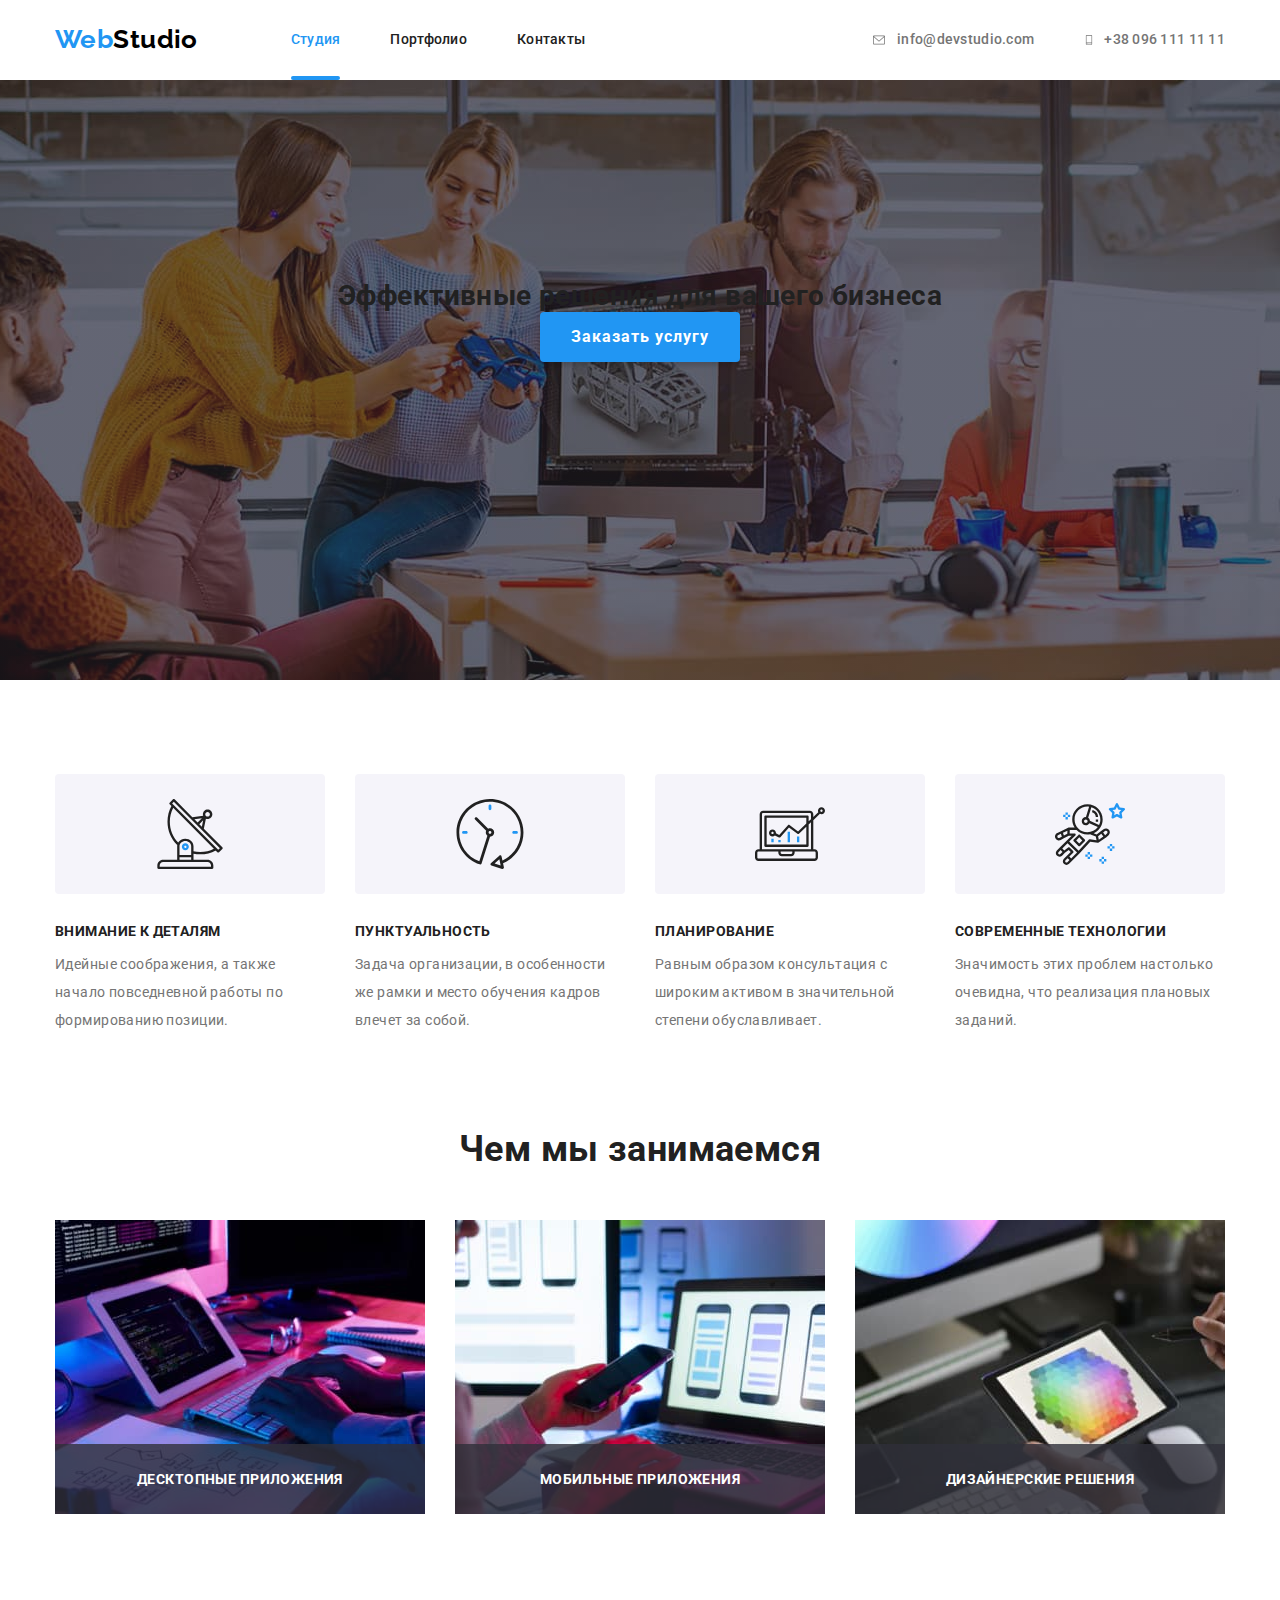
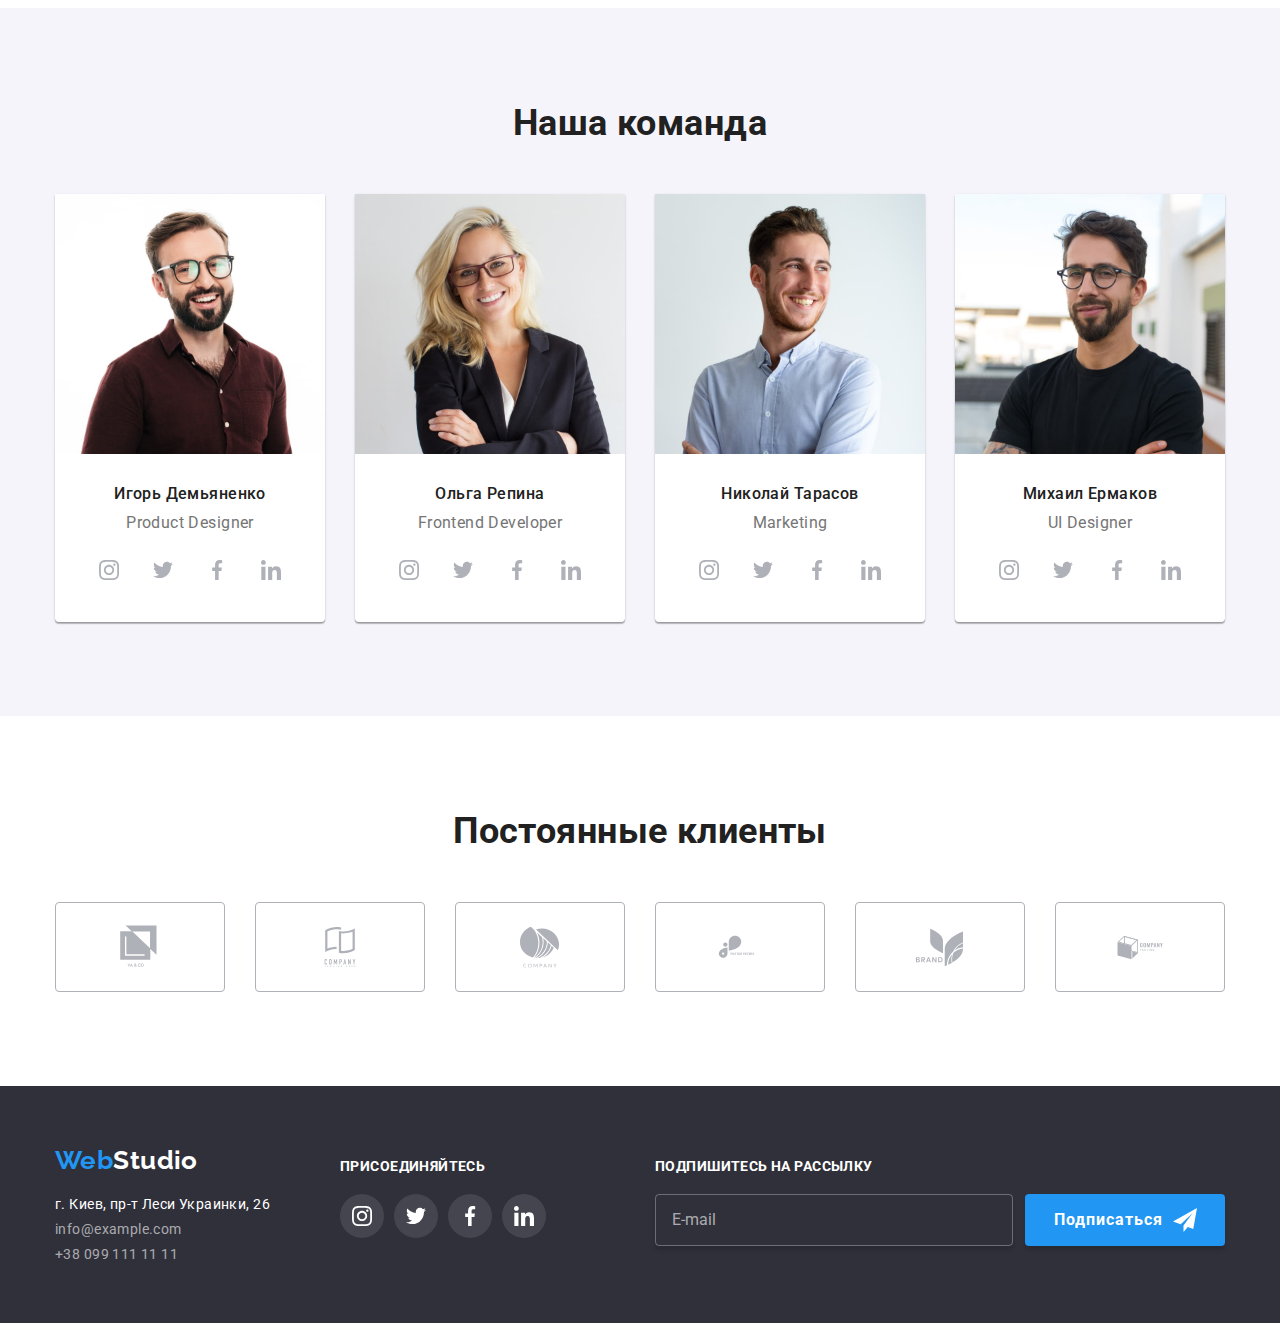
==== commit 74d3b886: "add hero" ====
--- a/index.html
+++ b/index.html
@@ -58,8 +58,8 @@
     </header>
     <main>
       <section class="hero">
-        <div class="background-container">
-          <h1 class="title">Эффективные решения для вашего бизнеса</h1>
+        <div class="hero__background-container">
+          <h1 class="hero__title">Эффективные решения для вашего бизнеса</h1>
           <button class="button" data-modal-open>Заказать услугу</button>
         </div>
       </section>
--- a/css/main.min.css
+++ b/css/main.min.css
@@ -1,2 +1,2 @@
-body{background-color:#fff;color:#757575;font-family:"Roboto",sans-serif;font-weight:400;font-size:14px;letter-spacing:.03em}a{text-decoration:none}ul{padding:0;margin:0;list-style:none}p{margin:0}h1,h2,h3,h4,h5,h6{margin:0;color:#212121}img{display:block;max-width:100%;height:auto}.visually-hidden{position:absolute;width:1px;height:1px;margin:-1px;border:0;padding:0;clip:rect(0, 0, 0, 0);overflow:hidden}.button{display:block;width:200px;padding:10px;margin-left:auto;margin-right:auto;border:none;border-radius:4px;background-color:#2196f3;color:#ffffff;-webkit-box-shadow:0px 4px 4px rgba(0,0,0,0.15);box-shadow:0px 4px 4px rgba(0,0,0,0.15);font-family:inherit;font-size:16px;line-height:1.88;font-weight:700;letter-spacing:0.06em;text-align:center;cursor:pointer}.button--with-icon{position:relative;padding-right:62px;text-align:right}.button__icon{position:absolute;top:50%;right:28px;-webkit-transform:translateY(-50%);transform:translateY(-50%);fill:currentColor}.container{width:1200px;margin-left:auto;margin-right:auto;padding-left:15px;padding-right:15px}.logo,.foot-contacts__logo{display:block;margin-right:93px;color:#000000;font-family:'Raleway', sans-serif;font-size:26px;font-weight:700}.logo span,.foot-contacts__logo span{color:#2196f3}.header-link,.site-nav__link,.auth-nav__link{font-weight:500;cursor:pointer;letter-spacing:0.02em;line-height:1.14;padding-top:32px;padding-bottom:32px;-webkit-transition:color 250ms cubic-bezier(0.4, 0, 0.2, 1);transition:color 250ms cubic-bezier(0.4, 0, 0.2, 1)}.site-nav{display:-webkit-box;display:-ms-flexbox;display:flex}.site-nav__item+.site-nav__item{margin-left:50px}.site-nav__link{display:block;color:#212121}.site-nav__link:hover,.site-nav__link:focus{color:#2196f3}.site-nav__link--active{position:relative;color:#2196f3}.site-nav__link--active::after{position:absolute;left:0;bottom:0;content:'';width:100%;height:4px;border-radius:2px;background-color:#2196f3}.header-link,.site-nav__link,.auth-nav__link{font-weight:500;cursor:pointer;letter-spacing:0.02em;line-height:1.14;padding-top:32px;padding-bottom:32px;-webkit-transition:color 250ms cubic-bezier(0.4, 0, 0.2, 1);transition:color 250ms cubic-bezier(0.4, 0, 0.2, 1)}.auth-nav{margin-left:auto;display:-webkit-box;display:-ms-flexbox;display:flex}.auth-nav__item+.auth-nav__item{margin-left:50px}.auth-nav__link{display:-webkit-box;display:-ms-flexbox;display:flex;-webkit-box-align:center;-ms-flex-align:center;align-items:center;color:#757575}.auth-nav__link:hover,.auth-nav__link:focus{color:#2196f3}.auth-nav__icon{margin-right:10px;fill:currentColor}.header--border-bottom{border-bottom:1px solid #ececec}.header__container{display:-webkit-box;display:-ms-flexbox;display:flex;-webkit-box-align:center;-ms-flex-align:center;align-items:center}.header__main-nav{display:-webkit-box;display:-ms-flexbox;display:flex;-webkit-box-align:center;-ms-flex-align:center;align-items:center}.section-title{margin-bottom:50px;color:#212121;font-size:36px;line-height:1.17;font-weight:700;text-align:center}.social-links{display:-webkit-box;display:-ms-flexbox;display:flex;-webkit-box-pack:center;-ms-flex-pack:center;justify-content:center}.social-links__item{width:44px;height:44px;border-radius:50%;overflow:hidden}.social-links__item+.social-links__item{margin-left:10px}.social-links__link{height:100%;display:-webkit-box;display:-ms-flexbox;display:flex;-webkit-box-pack:center;-ms-flex-pack:center;justify-content:center;-webkit-box-align:center;-ms-flex-align:center;align-items:center;color:#afb1b8;background-color:#ffffff;cursor:pointer;-webkit-transition:color 250ms cubic-bezier(0.4, 0, 0.2, 1),background-color 250ms cubic-bezier(0.4, 0, 0.2, 1);transition:color 250ms cubic-bezier(0.4, 0, 0.2, 1),background-color 250ms cubic-bezier(0.4, 0, 0.2, 1)}.social-links__link--in-footer{background-color:rgba(255,255,255,0.1);color:#ffffff}.social-links__link--in-footer:hover,.social-links__link--in-footerfocus{background-color:#2196f3}.social-links__link--team:hover,.social-links__link--team:focus{background:#2196f3;color:#ffffff}.social-links__icon{fill:currentColor}.advantages-list{display:-webkit-box;display:-ms-flexbox;display:flex}.advantages-list__item{-ms-flex-preferred-size:calc((100% - 3 * 30px) / 4);flex-basis:calc((100% - 3 * 30px) / 4)}.advantages-list__item+.advantages-list__item{margin-left:30px}.advantages-list__icon-wrapper{width:100%;height:120px;display:-webkit-box;display:-ms-flexbox;display:flex;-webkit-box-pack:center;-ms-flex-pack:center;justify-content:center;-webkit-box-align:center;-ms-flex-align:center;align-items:center;margin-bottom:30px;border-radius:4px;background-color:#f5f4fa}.advantages-list__title{margin-bottom:10px;font-size:14px;line-height:1.14;font-weight:700;text-transform:uppercase}.advantages-list__text{line-height:2}.advantages{padding-top:94px;padding-bottom:94px}.activities-list{display:-webkit-box;display:-ms-flexbox;display:flex}.activities-list__item{position:relative;-ms-flex-preferred-size:calc((100% - 2 * 30px) / 3);flex-basis:calc((100% - 2 * 30px) / 3)}.activities-list__item+.activities-list__item{margin-left:30px}.activities-list__caption{position:absolute;left:0;bottom:0;width:100%;height:70px;font-size:inherit;font-weight:700;line-height:70px;text-align:center;text-transform:uppercase;color:#ffffff;background-color:rgba(47,48,58,0.8)}.activities{padding-bottom:94px}.team-list{display:-webkit-box;display:-ms-flexbox;display:flex}.team-list__item{-ms-flex-preferred-size:calc((100% - 3 * grid-gap) / 4);flex-basis:calc((100% - 3 * grid-gap) / 4);border-radius:0 0 4px 4px;background-color:#fff;-webkit-box-shadow:0px 1px 3px rgba(0,0,0,0.12),0px 1px 1px rgba(0,0,0,0.14),0px 2px 1px rgba(0,0,0,0.2);box-shadow:0px 1px 3px rgba(0,0,0,0.12),0px 1px 1px rgba(0,0,0,0.14),0px 2px 1px rgba(0,0,0,0.2)}.team-list__item+.team-list__item{margin-left:30px}.team-list__item-content{padding-top:30px;padding-bottom:30px;text-align:center}.team-list__title{margin-bottom:10px;color:#212121;font-size:16px;line-height:1.19;font-weight:500}.team-list__text{margin-bottom:16px;font-size:16px;line-height:1.19}.team{padding-top:94px;padding-bottom:94px}.team--secondary-background{background-color:#f5f4fa}.clients-list{display:-webkit-box;display:-ms-flexbox;display:flex}.clients-list__item{-ms-flex-preferred-size:calc((100% - 5 * 30px) / 6);flex-basis:calc((100% - 5 * 30px) / 6);height:90px;border:1px solid #afb1b8;border-radius:4px;-webkit-transition:border-color 250ms cubic-bezier(0.4, 0, 0.2, 1);transition:border-color 250ms cubic-bezier(0.4, 0, 0.2, 1)}.clients-list__item+.clients-list__item{margin-left:30px}.clients-list__item:hover,.clients-list__item:focus{border-color:#2196f3}.clients-list__link{display:-webkit-box;display:-ms-flexbox;display:flex;height:100%;-webkit-box-pack:center;-ms-flex-pack:center;justify-content:center;-webkit-box-align:center;-ms-flex-align:center;align-items:center;color:#afb1b8;cursor:pointer;-webkit-transition:color 250ms cubic-bezier(0.4, 0, 0.2, 1);transition:color 250ms cubic-bezier(0.4, 0, 0.2, 1)}.clients-list__link:hover,.clients-list__link:focus{color:#2196f3}.clients-list__icon{fill:currentColor}.clients{padding-top:94px;padding-bottom:94px}.logo,.foot-contacts__logo{display:block;margin-right:93px;color:#000000;font-family:'Raleway', sans-serif;font-size:26px;font-weight:700}.logo span,.foot-contacts__logo span{color:#2196f3}.logo,.foot-contacts__logo{display:block;margin-right:93px;color:#000000;font-family:'Raleway', sans-serif;font-size:26px;font-weight:700}.logo span,.foot-contacts__logo span{color:#2196f3}.foot-contacts{margin-right:70px}.foot-contacts__logo{margin-bottom:20px;margin-right:0;color:#fff}.foot-contacts__item{font-style:normal}.foot-contacts__item:not(:last-child){margin-bottom:9px}.foot-contacts__link{display:block;color:rgba(255,255,255,0.6)}.footer{background-color:#2f303a;color:#fff;padding-top:60px;padding-bottom:60px}.footer__container{display:-webkit-box;display:-ms-flexbox;display:flex;-webkit-box-align:start;-ms-flex-align:start;align-items:flex-start}.footer__join-us{padding-top:12px}.footer__caption{display:inline-block;margin-bottom:20px;text-transform:uppercase}.footer__mailing{padding-top:12px;margin-left:auto}.footer__form{display:-webkit-box;display:-ms-flexbox;display:flex}.footer__form-input{width:358px;padding:15px 16px;margin-right:12px;border:1px solid rgba(255,255,255,0.3);border-radius:4px;font-size:16px;line-height:1.25;color:rgba(255,255,255,0.6);background-color:transparent;-webkit-box-shadow:0px 4px 4px rgba(0,0,0,0.15);box-shadow:0px 4px 4px rgba(0,0,0,0.15)}.footer__form-input::-webkit-input-placeholder{font-size:16px;color:rgba(255,255,255,0.6)}.footer__form-input:-ms-input-placeholder{font-size:16px;color:rgba(255,255,255,0.6)}.footer__form-input::-ms-input-placeholder{font-size:16px;color:rgba(255,255,255,0.6)}.footer__form-input::placeholder{font-size:16px;color:rgba(255,255,255,0.6)}.close{position:absolute;top:8px;right:8px;display:-webkit-box;display:-ms-flexbox;display:flex;-webkit-box-pack:center;-ms-flex-pack:center;justify-content:center;-webkit-box-align:center;-ms-flex-align:center;align-items:center;width:30px;height:30px;border:1px solid rgba(0,0,0,0.1);border-radius:50%;background-color:#ffffff;color:#000000;cursor:pointer;-webkit-transition:color 250ms cubic-bezier(0.4, 0, 0.2, 1);transition:color 250ms cubic-bezier(0.4, 0, 0.2, 1)}.close__icon{fill:currentColor}.close__icon:hover,.close__icon:focus{color:#2196f3}.modal{position:absolute;top:50%;left:50%;-webkit-transform:translate(-50%, -50%) scale(1);transform:translate(-50%, -50%) scale(1);-webkit-transition:opacity 250ms cubic-bezier(0.4, 0, 0.2, 1),-webkit-transform 250ms cubic-bezier(0.4, 0, 0.2, 1);transition:opacity 250ms cubic-bezier(0.4, 0, 0.2, 1),-webkit-transform 250ms cubic-bezier(0.4, 0, 0.2, 1);transition:opacity 250ms cubic-bezier(0.4, 0, 0.2, 1),transform 250ms cubic-bezier(0.4, 0, 0.2, 1);transition:opacity 250ms cubic-bezier(0.4, 0, 0.2, 1),transform 250ms cubic-bezier(0.4, 0, 0.2, 1),-webkit-transform 250ms cubic-bezier(0.4, 0, 0.2, 1);width:528px;padding:40px;border-radius:4px;background-color:#ffffff;-webkit-box-shadow:0px 1px 3px rgba(0,0,0,0.12),0px 1px 1px rgba(0,0,0,0.14),0px 2px 1px rgba(0,0,0,0.2);box-shadow:0px 1px 3px rgba(0,0,0,0.12),0px 1px 1px rgba(0,0,0,0.14),0px 2px 1px rgba(0,0,0,0.2);opacity:1}.modal__title{margin-bottom:12px;text-align:center;font-size:20px;line-height:1.15;font-weight:700}.modal__label{color:#757575;font-size:12px;line-height:1.17;letter-spacing:0.01em}.modal__input-wrapper{position:relative;margin-bottom:10px}.modal__input{width:100%;padding:11px 10px 11px 42px;border:1px solid rgba(33,33,33,0.2);border-radius:4px;color:var(--title-text-color);-webkit-transition:border-color 250ms cubic-bezier(0.4, 0, 0.2, 1),outline-color 250ms cubic-bezier(0.4, 0, 0.2, 1);transition:border-color 250ms cubic-bezier(0.4, 0, 0.2, 1),outline-color 250ms cubic-bezier(0.4, 0, 0.2, 1)}.modal__input:focus{border-color:#2196f3;outline-color:#2196f3}.modal__input-icon{position:absolute;top:50%;left:12px;-webkit-transform:translateY(-50%);transform:translateY(-50%);fill:#000000;-webkit-transition:fill 250ms cubic-bezier(0.4, 0, 0.2, 1);transition:fill 250ms cubic-bezier(0.4, 0, 0.2, 1)}.modal__input:focus+.modal__input-icon{fill:#2196f3}.modal__comment{display:block;width:100%;margin-bottom:20px;padding:12px 16px;border:1px solid rgba(33,33,33,0.2);border-radius:4px;resize:none;-webkit-transition:border-color 250ms cubic-bezier(0.4, 0, 0.2, 1),outline-color 250ms cubic-bezier(0.4, 0, 0.2, 1);transition:border-color 250ms cubic-bezier(0.4, 0, 0.2, 1),outline-color 250ms cubic-bezier(0.4, 0, 0.2, 1)}.modal__comment:focus{border-color:#2196f3;outline-color:#2196f3}.modal__comment::-webkit-input-placeholder{color:rgba(117,117,117,0.5);font-size:12px;line-height:1.17;letter-spacing:0.01em}.modal__comment:-ms-input-placeholder{color:rgba(117,117,117,0.5);font-size:12px;line-height:1.17;letter-spacing:0.01em}.modal__comment::-ms-input-placeholder{color:rgba(117,117,117,0.5);font-size:12px;line-height:1.17;letter-spacing:0.01em}.modal__comment::placeholder{color:rgba(117,117,117,0.5);font-size:12px;line-height:1.17;letter-spacing:0.01em}.modal__checkbox-label{display:-webkit-box;display:-ms-flexbox;display:flex;-webkit-box-pack:center;-ms-flex-pack:center;justify-content:center;-webkit-box-align:center;-ms-flex-align:center;align-items:center;margin-bottom:30px}.modal__checkbox-icon{display:inline-block;width:16px;height:15px;margin-right:7px;border:2px solid #000000;border-radius:4px;background-color:#ffffff;-webkit-transition:background-color 250ms cubic-bezier(0.4, 0, 0.2, 1),border-color 250ms cubic-bezier(0.4, 0, 0.2, 1);transition:background-color 250ms cubic-bezier(0.4, 0, 0.2, 1),border-color 250ms cubic-bezier(0.4, 0, 0.2, 1)}.modal__checkbox:checked+.modal__checkbox-icon{background-color:#2196f3;background-image:url(../images/tick.svg);background-origin:border-box;border-color:transparent}.modal__checkbox-text{font-size:14px;line-height:1.71}.modal__conditions{text-decoration:underline;color:#2196f3}.backdrop{position:fixed;top:0;left:0;width:100%;height:100%;background-color:rgba(0,0,0,0.2);opacity:1;-webkit-transition:opacity 250ms cubic-bezier(0.4, 0, 0.2, 1);transition:opacity 250ms cubic-bezier(0.4, 0, 0.2, 1)}.backdrop--is-hidden{opacity:0;pointer-events:none}.backdrop--is-hidden .modal{-webkit-transform:scale(1.1) translate(-50%, -50%);transform:scale(1.1) translate(-50%, -50%);opacity:0}
+body{background-color:#fff;color:#757575;font-family:"Roboto",sans-serif;font-weight:400;font-size:14px;letter-spacing:.03em}a{text-decoration:none}ul{padding:0;margin:0;list-style:none}p{margin:0}h1,h2,h3,h4,h5,h6{margin:0;color:#212121}img{display:block;max-width:100%;height:auto}.visually-hidden{position:absolute;width:1px;height:1px;margin:-1px;border:0;padding:0;clip:rect(0, 0, 0, 0);overflow:hidden}.button{display:block;width:200px;padding:10px;margin-left:auto;margin-right:auto;border:none;border-radius:4px;background-color:#2196f3;color:#ffffff;-webkit-box-shadow:0px 4px 4px rgba(0,0,0,0.15);box-shadow:0px 4px 4px rgba(0,0,0,0.15);font-family:inherit;font-size:16px;line-height:1.88;font-weight:700;letter-spacing:0.06em;text-align:center;cursor:pointer}.button--with-icon{position:relative;padding-right:62px;text-align:right}.button__icon{position:absolute;top:50%;right:28px;-webkit-transform:translateY(-50%);transform:translateY(-50%);fill:currentColor}.container{width:1200px;margin-left:auto;margin-right:auto;padding-left:15px;padding-right:15px}.logo,.foot-contacts__logo{display:block;margin-right:93px;color:#000000;font-family:'Raleway', sans-serif;font-size:26px;font-weight:700}.logo span,.foot-contacts__logo span{color:#2196f3}.header-link,.site-nav__link,.auth-nav__link{font-weight:500;cursor:pointer;letter-spacing:0.02em;line-height:1.14;padding-top:32px;padding-bottom:32px;-webkit-transition:color 250ms cubic-bezier(0.4, 0, 0.2, 1);transition:color 250ms cubic-bezier(0.4, 0, 0.2, 1)}.site-nav{display:-webkit-box;display:-ms-flexbox;display:flex}.site-nav__item+.site-nav__item{margin-left:50px}.site-nav__link{display:block;color:#212121}.site-nav__link:hover,.site-nav__link:focus{color:#2196f3}.site-nav__link--active{position:relative;color:#2196f3}.site-nav__link--active::after{position:absolute;left:0;bottom:0;content:'';width:100%;height:4px;border-radius:2px;background-color:#2196f3}.header-link,.site-nav__link,.auth-nav__link{font-weight:500;cursor:pointer;letter-spacing:0.02em;line-height:1.14;padding-top:32px;padding-bottom:32px;-webkit-transition:color 250ms cubic-bezier(0.4, 0, 0.2, 1);transition:color 250ms cubic-bezier(0.4, 0, 0.2, 1)}.auth-nav{margin-left:auto;display:-webkit-box;display:-ms-flexbox;display:flex}.auth-nav__item+.auth-nav__item{margin-left:50px}.auth-nav__link{display:-webkit-box;display:-ms-flexbox;display:flex;-webkit-box-align:center;-ms-flex-align:center;align-items:center;color:#757575}.auth-nav__link:hover,.auth-nav__link:focus{color:#2196f3}.auth-nav__icon{margin-right:10px;fill:currentColor}.header--border-bottom{border-bottom:1px solid #ececec}.header__container{display:-webkit-box;display:-ms-flexbox;display:flex;-webkit-box-align:center;-ms-flex-align:center;align-items:center}.header__main-nav{display:-webkit-box;display:-ms-flexbox;display:flex;-webkit-box-align:center;-ms-flex-align:center;align-items:center}.section-title{margin-bottom:50px;color:#212121;font-size:36px;line-height:1.17;font-weight:700;text-align:center}.social-links{display:-webkit-box;display:-ms-flexbox;display:flex;-webkit-box-pack:center;-ms-flex-pack:center;justify-content:center}.social-links__item{width:44px;height:44px;border-radius:50%;overflow:hidden}.social-links__item+.social-links__item{margin-left:10px}.social-links__link{height:100%;display:-webkit-box;display:-ms-flexbox;display:flex;-webkit-box-pack:center;-ms-flex-pack:center;justify-content:center;-webkit-box-align:center;-ms-flex-align:center;align-items:center;color:#afb1b8;background-color:#ffffff;cursor:pointer;-webkit-transition:color 250ms cubic-bezier(0.4, 0, 0.2, 1),background-color 250ms cubic-bezier(0.4, 0, 0.2, 1);transition:color 250ms cubic-bezier(0.4, 0, 0.2, 1),background-color 250ms cubic-bezier(0.4, 0, 0.2, 1)}.social-links__link--in-footer{background-color:rgba(255,255,255,0.1);color:#ffffff}.social-links__link--in-footer:hover,.social-links__link--in-footerfocus{background-color:#2196f3}.social-links__link--team:hover,.social-links__link--team:focus{background:#2196f3;color:#ffffff}.social-links__icon{fill:currentColor}.hero{text-align:center;background-color:#2f303a}.hero__background-container{max-width:1600px;height:600px;padding-top:200px;margin-left:auto;margin-right:auto;background-image:-webkit-gradient(linear, left top, left bottom, from(rgba(47,48,58,0.4)), to(rgba(47,48,58,0.4))),url(../images/background.jpg);background-image:linear-gradient(rgba(47,48,58,0.4), rgba(47,48,58,0.4)),url(../images/background.jpg);background-repeat:no-repeat;background-position:center;background-size:cover}.hero___title{max-width:696px;margin-bottom:30px;margin-left:auto;margin-right:auto;color:#fff;text-transform:uppercase;font-size:44px;line-height:1.36;font-weight:900;letter-spacing:0.06em}.advantages-list{display:-webkit-box;display:-ms-flexbox;display:flex}.advantages-list__item{-ms-flex-preferred-size:calc((100% - 3 * 30px) / 4);flex-basis:calc((100% - 3 * 30px) / 4)}.advantages-list__item+.advantages-list__item{margin-left:30px}.advantages-list__icon-wrapper{width:100%;height:120px;display:-webkit-box;display:-ms-flexbox;display:flex;-webkit-box-pack:center;-ms-flex-pack:center;justify-content:center;-webkit-box-align:center;-ms-flex-align:center;align-items:center;margin-bottom:30px;border-radius:4px;background-color:#f5f4fa}.advantages-list__title{margin-bottom:10px;font-size:14px;line-height:1.14;font-weight:700;text-transform:uppercase}.advantages-list__text{line-height:2}.advantages{padding-top:94px;padding-bottom:94px}.activities-list{display:-webkit-box;display:-ms-flexbox;display:flex}.activities-list__item{position:relative;-ms-flex-preferred-size:calc((100% - 2 * 30px) / 3);flex-basis:calc((100% - 2 * 30px) / 3)}.activities-list__item+.activities-list__item{margin-left:30px}.activities-list__caption{position:absolute;left:0;bottom:0;width:100%;height:70px;font-size:inherit;font-weight:700;line-height:70px;text-align:center;text-transform:uppercase;color:#ffffff;background-color:rgba(47,48,58,0.8)}.activities{padding-bottom:94px}.team-list{display:-webkit-box;display:-ms-flexbox;display:flex}.team-list__item{-ms-flex-preferred-size:calc((100% - 3 * grid-gap) / 4);flex-basis:calc((100% - 3 * grid-gap) / 4);border-radius:0 0 4px 4px;background-color:#fff;-webkit-box-shadow:0px 1px 3px rgba(0,0,0,0.12),0px 1px 1px rgba(0,0,0,0.14),0px 2px 1px rgba(0,0,0,0.2);box-shadow:0px 1px 3px rgba(0,0,0,0.12),0px 1px 1px rgba(0,0,0,0.14),0px 2px 1px rgba(0,0,0,0.2)}.team-list__item+.team-list__item{margin-left:30px}.team-list__item-content{padding-top:30px;padding-bottom:30px;text-align:center}.team-list__title{margin-bottom:10px;color:#212121;font-size:16px;line-height:1.19;font-weight:500}.team-list__text{margin-bottom:16px;font-size:16px;line-height:1.19}.team{padding-top:94px;padding-bottom:94px}.team--secondary-background{background-color:#f5f4fa}.clients-list{display:-webkit-box;display:-ms-flexbox;display:flex}.clients-list__item{-ms-flex-preferred-size:calc((100% - 5 * 30px) / 6);flex-basis:calc((100% - 5 * 30px) / 6);height:90px;border:1px solid #afb1b8;border-radius:4px;-webkit-transition:border-color 250ms cubic-bezier(0.4, 0, 0.2, 1);transition:border-color 250ms cubic-bezier(0.4, 0, 0.2, 1)}.clients-list__item+.clients-list__item{margin-left:30px}.clients-list__item:hover,.clients-list__item:focus{border-color:#2196f3}.clients-list__link{display:-webkit-box;display:-ms-flexbox;display:flex;height:100%;-webkit-box-pack:center;-ms-flex-pack:center;justify-content:center;-webkit-box-align:center;-ms-flex-align:center;align-items:center;color:#afb1b8;cursor:pointer;-webkit-transition:color 250ms cubic-bezier(0.4, 0, 0.2, 1);transition:color 250ms cubic-bezier(0.4, 0, 0.2, 1)}.clients-list__link:hover,.clients-list__link:focus{color:#2196f3}.clients-list__icon{fill:currentColor}.clients{padding-top:94px;padding-bottom:94px}.logo,.foot-contacts__logo{display:block;margin-right:93px;color:#000000;font-family:'Raleway', sans-serif;font-size:26px;font-weight:700}.logo span,.foot-contacts__logo span{color:#2196f3}.logo,.foot-contacts__logo{display:block;margin-right:93px;color:#000000;font-family:'Raleway', sans-serif;font-size:26px;font-weight:700}.logo span,.foot-contacts__logo span{color:#2196f3}.foot-contacts{margin-right:70px}.foot-contacts__logo{margin-bottom:20px;margin-right:0;color:#fff}.foot-contacts__item{font-style:normal}.foot-contacts__item:not(:last-child){margin-bottom:9px}.foot-contacts__link{display:block;color:rgba(255,255,255,0.6)}.footer{background-color:#2f303a;color:#fff;padding-top:60px;padding-bottom:60px}.footer__container{display:-webkit-box;display:-ms-flexbox;display:flex;-webkit-box-align:start;-ms-flex-align:start;align-items:flex-start}.footer__join-us{padding-top:12px}.footer__caption{display:inline-block;margin-bottom:20px;text-transform:uppercase}.footer__mailing{padding-top:12px;margin-left:auto}.footer__form{display:-webkit-box;display:-ms-flexbox;display:flex}.footer__form-input{width:358px;padding:15px 16px;margin-right:12px;border:1px solid rgba(255,255,255,0.3);border-radius:4px;font-size:16px;line-height:1.25;color:rgba(255,255,255,0.6);background-color:transparent;-webkit-box-shadow:0px 4px 4px rgba(0,0,0,0.15);box-shadow:0px 4px 4px rgba(0,0,0,0.15)}.footer__form-input::-webkit-input-placeholder{font-size:16px;color:rgba(255,255,255,0.6)}.footer__form-input:-ms-input-placeholder{font-size:16px;color:rgba(255,255,255,0.6)}.footer__form-input::-ms-input-placeholder{font-size:16px;color:rgba(255,255,255,0.6)}.footer__form-input::placeholder{font-size:16px;color:rgba(255,255,255,0.6)}.close{position:absolute;top:8px;right:8px;display:-webkit-box;display:-ms-flexbox;display:flex;-webkit-box-pack:center;-ms-flex-pack:center;justify-content:center;-webkit-box-align:center;-ms-flex-align:center;align-items:center;width:30px;height:30px;border:1px solid rgba(0,0,0,0.1);border-radius:50%;background-color:#ffffff;color:#000000;cursor:pointer;-webkit-transition:color 250ms cubic-bezier(0.4, 0, 0.2, 1);transition:color 250ms cubic-bezier(0.4, 0, 0.2, 1)}.close__icon{fill:currentColor}.close__icon:hover,.close__icon:focus{color:#2196f3}.modal{position:absolute;top:50%;left:50%;-webkit-transform:translate(-50%, -50%) scale(1);transform:translate(-50%, -50%) scale(1);-webkit-transition:opacity 250ms cubic-bezier(0.4, 0, 0.2, 1),-webkit-transform 250ms cubic-bezier(0.4, 0, 0.2, 1);transition:opacity 250ms cubic-bezier(0.4, 0, 0.2, 1),-webkit-transform 250ms cubic-bezier(0.4, 0, 0.2, 1);transition:opacity 250ms cubic-bezier(0.4, 0, 0.2, 1),transform 250ms cubic-bezier(0.4, 0, 0.2, 1);transition:opacity 250ms cubic-bezier(0.4, 0, 0.2, 1),transform 250ms cubic-bezier(0.4, 0, 0.2, 1),-webkit-transform 250ms cubic-bezier(0.4, 0, 0.2, 1);width:528px;padding:40px;border-radius:4px;background-color:#ffffff;-webkit-box-shadow:0px 1px 3px rgba(0,0,0,0.12),0px 1px 1px rgba(0,0,0,0.14),0px 2px 1px rgba(0,0,0,0.2);box-shadow:0px 1px 3px rgba(0,0,0,0.12),0px 1px 1px rgba(0,0,0,0.14),0px 2px 1px rgba(0,0,0,0.2);opacity:1}.modal__title{margin-bottom:12px;text-align:center;font-size:20px;line-height:1.15;font-weight:700}.modal__label{color:#757575;font-size:12px;line-height:1.17;letter-spacing:0.01em}.modal__input-wrapper{position:relative;margin-bottom:10px}.modal__input{width:100%;padding:11px 10px 11px 42px;border:1px solid rgba(33,33,33,0.2);border-radius:4px;color:var(--title-text-color);-webkit-transition:border-color 250ms cubic-bezier(0.4, 0, 0.2, 1),outline-color 250ms cubic-bezier(0.4, 0, 0.2, 1);transition:border-color 250ms cubic-bezier(0.4, 0, 0.2, 1),outline-color 250ms cubic-bezier(0.4, 0, 0.2, 1)}.modal__input:focus{border-color:#2196f3;outline-color:#2196f3}.modal__input-icon{position:absolute;top:50%;left:12px;-webkit-transform:translateY(-50%);transform:translateY(-50%);fill:#000000;-webkit-transition:fill 250ms cubic-bezier(0.4, 0, 0.2, 1);transition:fill 250ms cubic-bezier(0.4, 0, 0.2, 1)}.modal__input:focus+.modal__input-icon{fill:#2196f3}.modal__comment{display:block;width:100%;margin-bottom:20px;padding:12px 16px;border:1px solid rgba(33,33,33,0.2);border-radius:4px;resize:none;-webkit-transition:border-color 250ms cubic-bezier(0.4, 0, 0.2, 1),outline-color 250ms cubic-bezier(0.4, 0, 0.2, 1);transition:border-color 250ms cubic-bezier(0.4, 0, 0.2, 1),outline-color 250ms cubic-bezier(0.4, 0, 0.2, 1)}.modal__comment:focus{border-color:#2196f3;outline-color:#2196f3}.modal__comment::-webkit-input-placeholder{color:rgba(117,117,117,0.5);font-size:12px;line-height:1.17;letter-spacing:0.01em}.modal__comment:-ms-input-placeholder{color:rgba(117,117,117,0.5);font-size:12px;line-height:1.17;letter-spacing:0.01em}.modal__comment::-ms-input-placeholder{color:rgba(117,117,117,0.5);font-size:12px;line-height:1.17;letter-spacing:0.01em}.modal__comment::placeholder{color:rgba(117,117,117,0.5);font-size:12px;line-height:1.17;letter-spacing:0.01em}.modal__checkbox-label{display:-webkit-box;display:-ms-flexbox;display:flex;-webkit-box-pack:center;-ms-flex-pack:center;justify-content:center;-webkit-box-align:center;-ms-flex-align:center;align-items:center;margin-bottom:30px}.modal__checkbox-icon{display:inline-block;width:16px;height:15px;margin-right:7px;border:2px solid #000000;border-radius:4px;background-color:#ffffff;-webkit-transition:background-color 250ms cubic-bezier(0.4, 0, 0.2, 1),border-color 250ms cubic-bezier(0.4, 0, 0.2, 1);transition:background-color 250ms cubic-bezier(0.4, 0, 0.2, 1),border-color 250ms cubic-bezier(0.4, 0, 0.2, 1)}.modal__checkbox:checked+.modal__checkbox-icon{background-color:#2196f3;background-image:url(../images/tick.svg);background-origin:border-box;border-color:transparent}.modal__checkbox-text{font-size:14px;line-height:1.71}.modal__conditions{text-decoration:underline;color:#2196f3}.backdrop{position:fixed;top:0;left:0;width:100%;height:100%;background-color:rgba(0,0,0,0.2);opacity:1;-webkit-transition:opacity 250ms cubic-bezier(0.4, 0, 0.2, 1);transition:opacity 250ms cubic-bezier(0.4, 0, 0.2, 1)}.backdrop--is-hidden{opacity:0;pointer-events:none}.backdrop--is-hidden .modal{-webkit-transform:scale(1.1) translate(-50%, -50%);transform:scale(1.1) translate(-50%, -50%);opacity:0}
 /*# sourceMappingURL=main.min.css.map */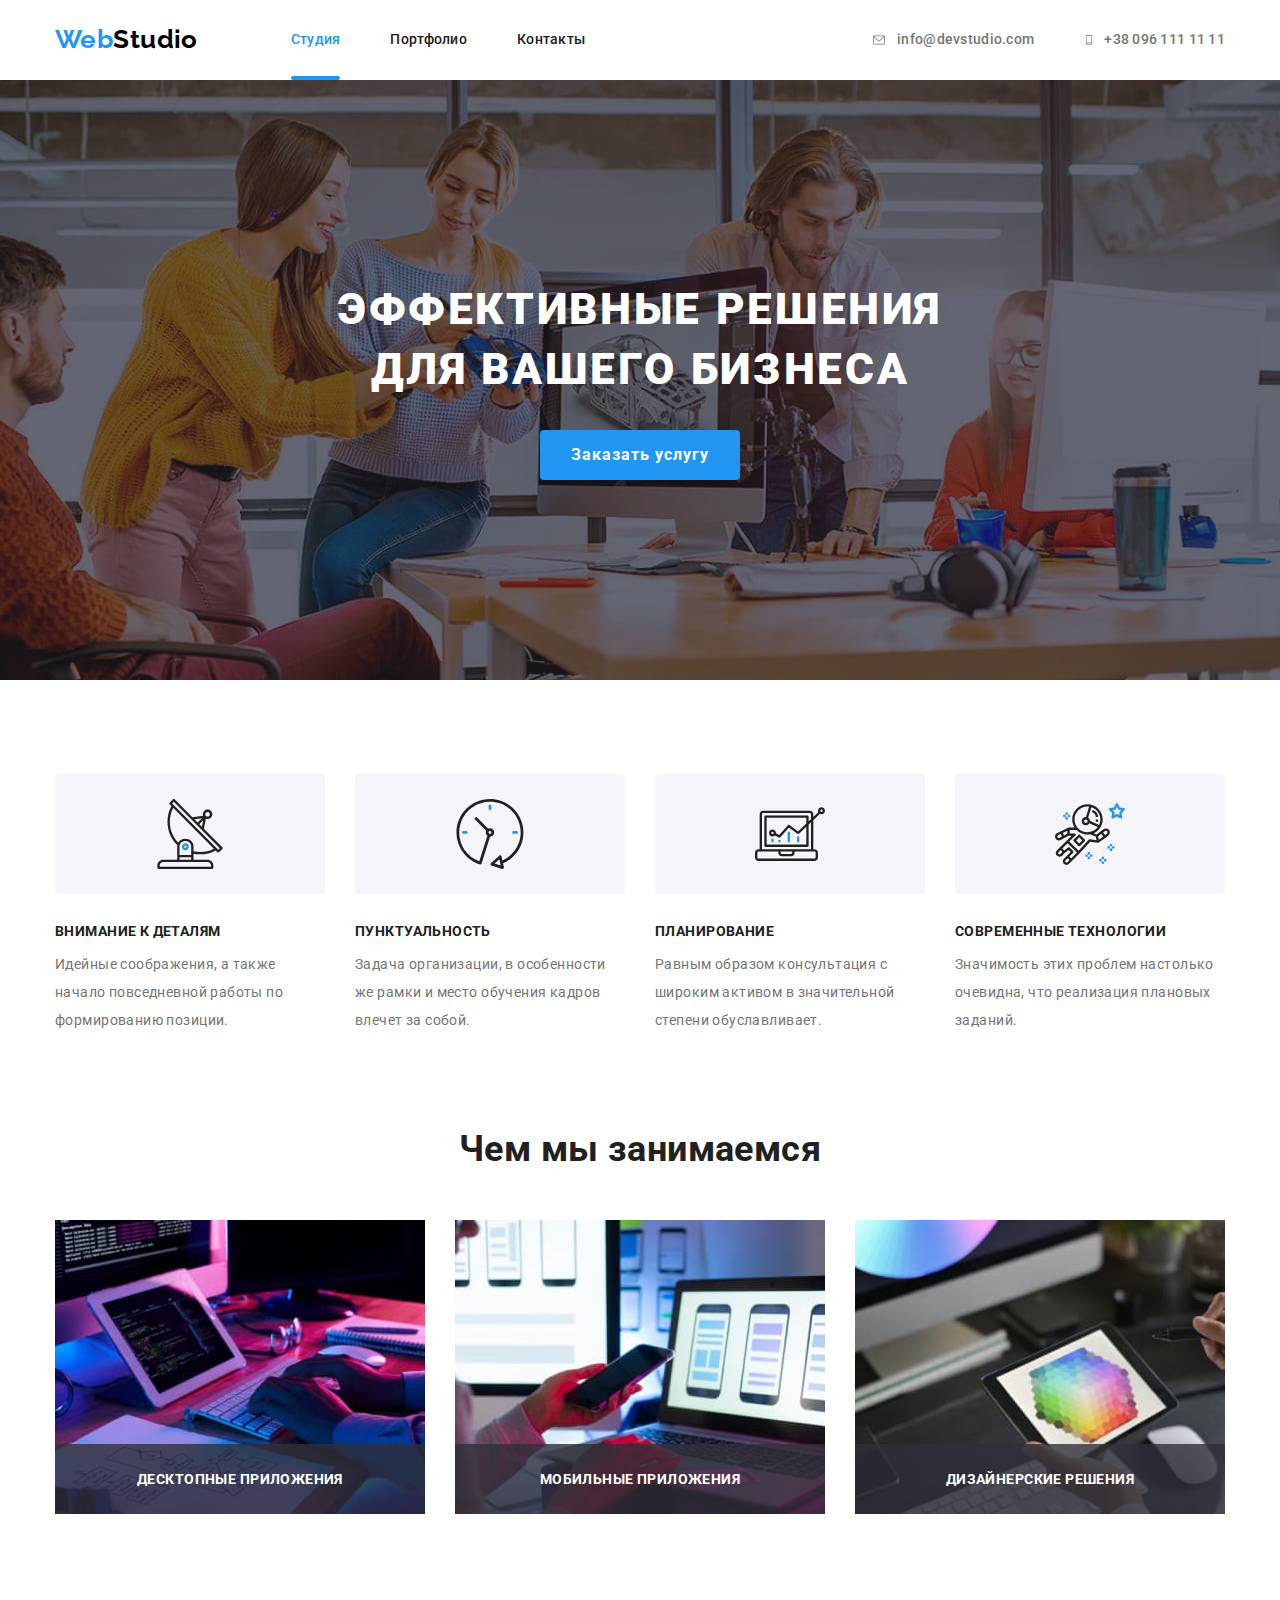
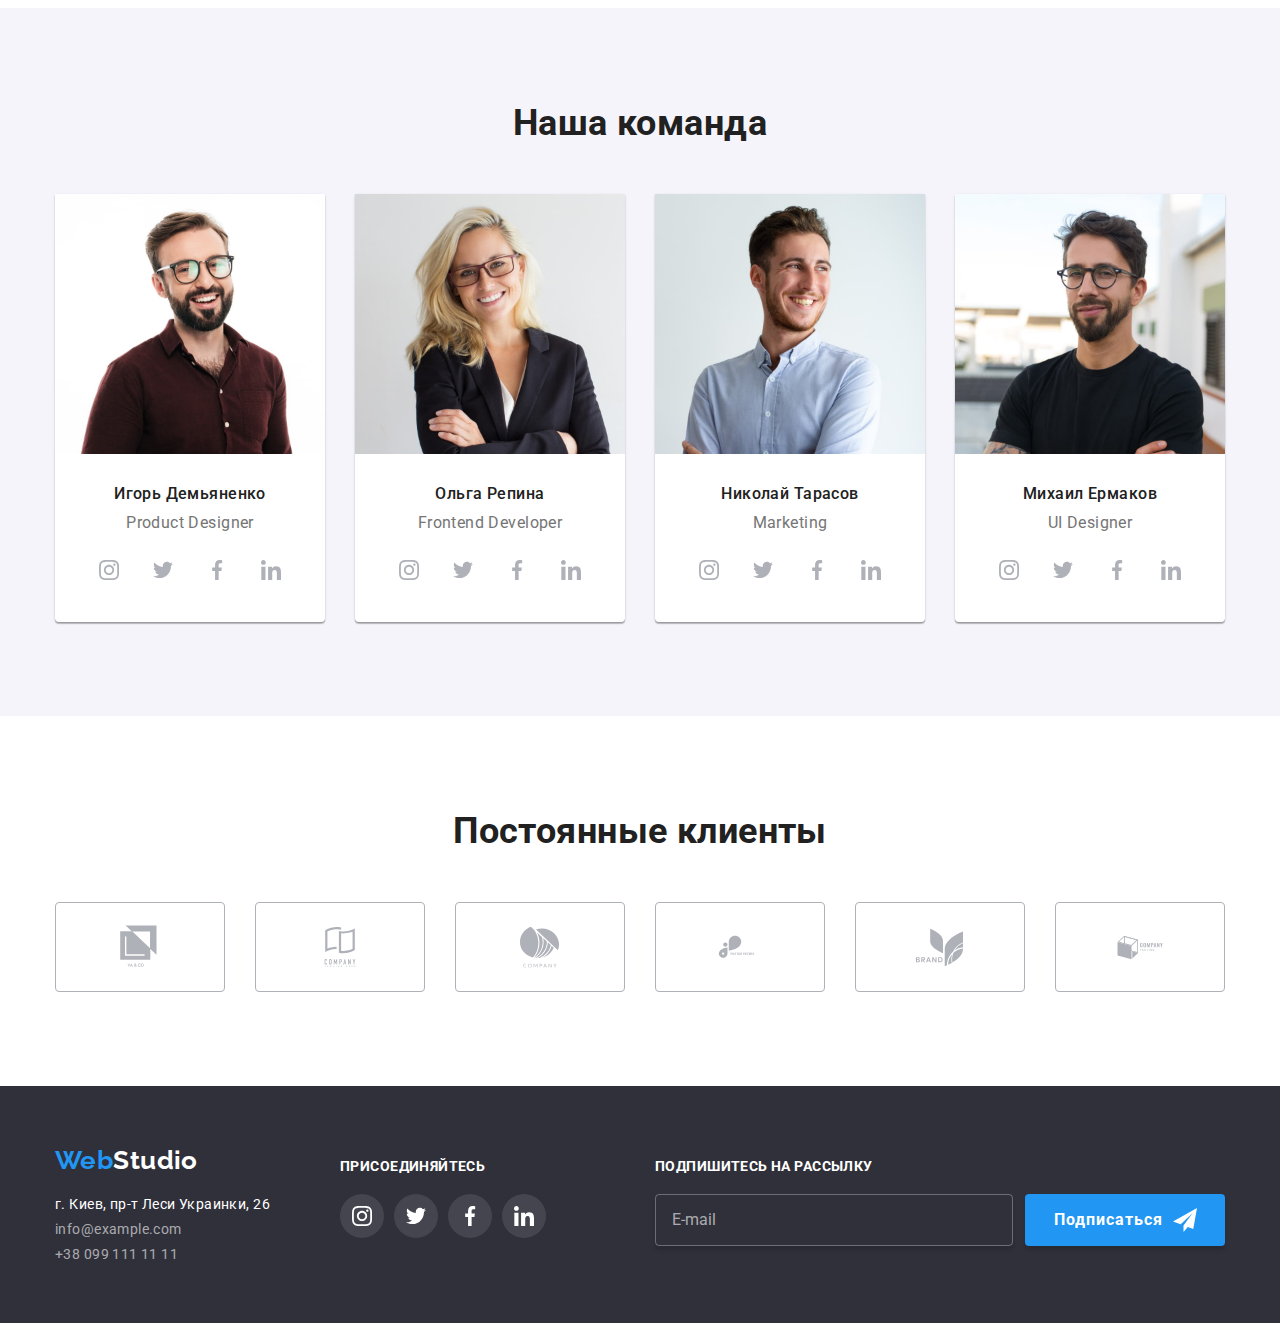
==== commit 87fe68a2: "fixed title bug" ====
--- a/index.html
+++ b/index.html
@@ -508,7 +508,7 @@
             <use href="./images/sprite.svg#close"></use>
           </svg>
         </button>
-        <h1 class="modal__title">Оставьте свои данные, мы вам перезвоним</h1>
+        <h2 class="modal__title">Оставьте свои данные, мы вам перезвоним</h2>
         <form class="modal__form">
           <label class="modal__label" for="name">Имя</label>
           <div class="modal__input-wrapper">
--- a/css/main.min.css
+++ b/css/main.min.css
@@ -1,2 +1,2 @@
-body{background-color:#fff;color:#757575;font-family:"Roboto",sans-serif;font-weight:400;font-size:14px;letter-spacing:.03em}a{text-decoration:none}ul{padding:0;margin:0;list-style:none}p{margin:0}h1,h2,h3,h4,h5,h6{margin:0;color:#212121}img{display:block;max-width:100%;height:auto}.visually-hidden{position:absolute;width:1px;height:1px;margin:-1px;border:0;padding:0;clip:rect(0, 0, 0, 0);overflow:hidden}.button{display:block;width:200px;padding:10px;margin-left:auto;margin-right:auto;border:none;border-radius:4px;background-color:#2196f3;color:#ffffff;-webkit-box-shadow:0px 4px 4px rgba(0,0,0,0.15);box-shadow:0px 4px 4px rgba(0,0,0,0.15);font-family:inherit;font-size:16px;line-height:1.88;font-weight:700;letter-spacing:0.06em;text-align:center;cursor:pointer}.button--with-icon{position:relative;padding-right:62px;text-align:right}.button__icon{position:absolute;top:50%;right:28px;-webkit-transform:translateY(-50%);transform:translateY(-50%);fill:currentColor}.container{width:1200px;margin-left:auto;margin-right:auto;padding-left:15px;padding-right:15px}.logo,.foot-contacts__logo{display:block;margin-right:93px;color:#000000;font-family:'Raleway', sans-serif;font-size:26px;font-weight:700}.logo span,.foot-contacts__logo span{color:#2196f3}.header-link,.site-nav__link,.auth-nav__link{font-weight:500;cursor:pointer;letter-spacing:0.02em;line-height:1.14;padding-top:32px;padding-bottom:32px;-webkit-transition:color 250ms cubic-bezier(0.4, 0, 0.2, 1);transition:color 250ms cubic-bezier(0.4, 0, 0.2, 1)}.site-nav{display:-webkit-box;display:-ms-flexbox;display:flex}.site-nav__item+.site-nav__item{margin-left:50px}.site-nav__link{display:block;color:#212121}.site-nav__link:hover,.site-nav__link:focus{color:#2196f3}.site-nav__link--active{position:relative;color:#2196f3}.site-nav__link--active::after{position:absolute;left:0;bottom:0;content:'';width:100%;height:4px;border-radius:2px;background-color:#2196f3}.header-link,.site-nav__link,.auth-nav__link{font-weight:500;cursor:pointer;letter-spacing:0.02em;line-height:1.14;padding-top:32px;padding-bottom:32px;-webkit-transition:color 250ms cubic-bezier(0.4, 0, 0.2, 1);transition:color 250ms cubic-bezier(0.4, 0, 0.2, 1)}.auth-nav{margin-left:auto;display:-webkit-box;display:-ms-flexbox;display:flex}.auth-nav__item+.auth-nav__item{margin-left:50px}.auth-nav__link{display:-webkit-box;display:-ms-flexbox;display:flex;-webkit-box-align:center;-ms-flex-align:center;align-items:center;color:#757575}.auth-nav__link:hover,.auth-nav__link:focus{color:#2196f3}.auth-nav__icon{margin-right:10px;fill:currentColor}.header--border-bottom{border-bottom:1px solid #ececec}.header__container{display:-webkit-box;display:-ms-flexbox;display:flex;-webkit-box-align:center;-ms-flex-align:center;align-items:center}.header__main-nav{display:-webkit-box;display:-ms-flexbox;display:flex;-webkit-box-align:center;-ms-flex-align:center;align-items:center}.section-title{margin-bottom:50px;color:#212121;font-size:36px;line-height:1.17;font-weight:700;text-align:center}.social-links{display:-webkit-box;display:-ms-flexbox;display:flex;-webkit-box-pack:center;-ms-flex-pack:center;justify-content:center}.social-links__item{width:44px;height:44px;border-radius:50%;overflow:hidden}.social-links__item+.social-links__item{margin-left:10px}.social-links__link{height:100%;display:-webkit-box;display:-ms-flexbox;display:flex;-webkit-box-pack:center;-ms-flex-pack:center;justify-content:center;-webkit-box-align:center;-ms-flex-align:center;align-items:center;color:#afb1b8;background-color:#ffffff;cursor:pointer;-webkit-transition:color 250ms cubic-bezier(0.4, 0, 0.2, 1),background-color 250ms cubic-bezier(0.4, 0, 0.2, 1);transition:color 250ms cubic-bezier(0.4, 0, 0.2, 1),background-color 250ms cubic-bezier(0.4, 0, 0.2, 1)}.social-links__link--in-footer{background-color:rgba(255,255,255,0.1);color:#ffffff}.social-links__link--in-footer:hover,.social-links__link--in-footerfocus{background-color:#2196f3}.social-links__link--team:hover,.social-links__link--team:focus{background:#2196f3;color:#ffffff}.social-links__icon{fill:currentColor}.hero{text-align:center;background-color:#2f303a}.hero__background-container{max-width:1600px;height:600px;padding-top:200px;margin-left:auto;margin-right:auto;background-image:-webkit-gradient(linear, left top, left bottom, from(rgba(47,48,58,0.4)), to(rgba(47,48,58,0.4))),url(../images/background.jpg);background-image:linear-gradient(rgba(47,48,58,0.4), rgba(47,48,58,0.4)),url(../images/background.jpg);background-repeat:no-repeat;background-position:center;background-size:cover}.hero___title{max-width:696px;margin-bottom:30px;margin-left:auto;margin-right:auto;color:#fff;text-transform:uppercase;font-size:44px;line-height:1.36;font-weight:900;letter-spacing:0.06em}.advantages-list{display:-webkit-box;display:-ms-flexbox;display:flex}.advantages-list__item{-ms-flex-preferred-size:calc((100% - 3 * 30px) / 4);flex-basis:calc((100% - 3 * 30px) / 4)}.advantages-list__item+.advantages-list__item{margin-left:30px}.advantages-list__icon-wrapper{width:100%;height:120px;display:-webkit-box;display:-ms-flexbox;display:flex;-webkit-box-pack:center;-ms-flex-pack:center;justify-content:center;-webkit-box-align:center;-ms-flex-align:center;align-items:center;margin-bottom:30px;border-radius:4px;background-color:#f5f4fa}.advantages-list__title{margin-bottom:10px;font-size:14px;line-height:1.14;font-weight:700;text-transform:uppercase}.advantages-list__text{line-height:2}.advantages{padding-top:94px;padding-bottom:94px}.activities-list{display:-webkit-box;display:-ms-flexbox;display:flex}.activities-list__item{position:relative;-ms-flex-preferred-size:calc((100% - 2 * 30px) / 3);flex-basis:calc((100% - 2 * 30px) / 3)}.activities-list__item+.activities-list__item{margin-left:30px}.activities-list__caption{position:absolute;left:0;bottom:0;width:100%;height:70px;font-size:inherit;font-weight:700;line-height:70px;text-align:center;text-transform:uppercase;color:#ffffff;background-color:rgba(47,48,58,0.8)}.activities{padding-bottom:94px}.team-list{display:-webkit-box;display:-ms-flexbox;display:flex}.team-list__item{-ms-flex-preferred-size:calc((100% - 3 * grid-gap) / 4);flex-basis:calc((100% - 3 * grid-gap) / 4);border-radius:0 0 4px 4px;background-color:#fff;-webkit-box-shadow:0px 1px 3px rgba(0,0,0,0.12),0px 1px 1px rgba(0,0,0,0.14),0px 2px 1px rgba(0,0,0,0.2);box-shadow:0px 1px 3px rgba(0,0,0,0.12),0px 1px 1px rgba(0,0,0,0.14),0px 2px 1px rgba(0,0,0,0.2)}.team-list__item+.team-list__item{margin-left:30px}.team-list__item-content{padding-top:30px;padding-bottom:30px;text-align:center}.team-list__title{margin-bottom:10px;color:#212121;font-size:16px;line-height:1.19;font-weight:500}.team-list__text{margin-bottom:16px;font-size:16px;line-height:1.19}.team{padding-top:94px;padding-bottom:94px}.team--secondary-background{background-color:#f5f4fa}.clients-list{display:-webkit-box;display:-ms-flexbox;display:flex}.clients-list__item{-ms-flex-preferred-size:calc((100% - 5 * 30px) / 6);flex-basis:calc((100% - 5 * 30px) / 6);height:90px;border:1px solid #afb1b8;border-radius:4px;-webkit-transition:border-color 250ms cubic-bezier(0.4, 0, 0.2, 1);transition:border-color 250ms cubic-bezier(0.4, 0, 0.2, 1)}.clients-list__item+.clients-list__item{margin-left:30px}.clients-list__item:hover,.clients-list__item:focus{border-color:#2196f3}.clients-list__link{display:-webkit-box;display:-ms-flexbox;display:flex;height:100%;-webkit-box-pack:center;-ms-flex-pack:center;justify-content:center;-webkit-box-align:center;-ms-flex-align:center;align-items:center;color:#afb1b8;cursor:pointer;-webkit-transition:color 250ms cubic-bezier(0.4, 0, 0.2, 1);transition:color 250ms cubic-bezier(0.4, 0, 0.2, 1)}.clients-list__link:hover,.clients-list__link:focus{color:#2196f3}.clients-list__icon{fill:currentColor}.clients{padding-top:94px;padding-bottom:94px}.logo,.foot-contacts__logo{display:block;margin-right:93px;color:#000000;font-family:'Raleway', sans-serif;font-size:26px;font-weight:700}.logo span,.foot-contacts__logo span{color:#2196f3}.logo,.foot-contacts__logo{display:block;margin-right:93px;color:#000000;font-family:'Raleway', sans-serif;font-size:26px;font-weight:700}.logo span,.foot-contacts__logo span{color:#2196f3}.foot-contacts{margin-right:70px}.foot-contacts__logo{margin-bottom:20px;margin-right:0;color:#fff}.foot-contacts__item{font-style:normal}.foot-contacts__item:not(:last-child){margin-bottom:9px}.foot-contacts__link{display:block;color:rgba(255,255,255,0.6)}.footer{background-color:#2f303a;color:#fff;padding-top:60px;padding-bottom:60px}.footer__container{display:-webkit-box;display:-ms-flexbox;display:flex;-webkit-box-align:start;-ms-flex-align:start;align-items:flex-start}.footer__join-us{padding-top:12px}.footer__caption{display:inline-block;margin-bottom:20px;text-transform:uppercase}.footer__mailing{padding-top:12px;margin-left:auto}.footer__form{display:-webkit-box;display:-ms-flexbox;display:flex}.footer__form-input{width:358px;padding:15px 16px;margin-right:12px;border:1px solid rgba(255,255,255,0.3);border-radius:4px;font-size:16px;line-height:1.25;color:rgba(255,255,255,0.6);background-color:transparent;-webkit-box-shadow:0px 4px 4px rgba(0,0,0,0.15);box-shadow:0px 4px 4px rgba(0,0,0,0.15)}.footer__form-input::-webkit-input-placeholder{font-size:16px;color:rgba(255,255,255,0.6)}.footer__form-input:-ms-input-placeholder{font-size:16px;color:rgba(255,255,255,0.6)}.footer__form-input::-ms-input-placeholder{font-size:16px;color:rgba(255,255,255,0.6)}.footer__form-input::placeholder{font-size:16px;color:rgba(255,255,255,0.6)}.close{position:absolute;top:8px;right:8px;display:-webkit-box;display:-ms-flexbox;display:flex;-webkit-box-pack:center;-ms-flex-pack:center;justify-content:center;-webkit-box-align:center;-ms-flex-align:center;align-items:center;width:30px;height:30px;border:1px solid rgba(0,0,0,0.1);border-radius:50%;background-color:#ffffff;color:#000000;cursor:pointer;-webkit-transition:color 250ms cubic-bezier(0.4, 0, 0.2, 1);transition:color 250ms cubic-bezier(0.4, 0, 0.2, 1)}.close__icon{fill:currentColor}.close__icon:hover,.close__icon:focus{color:#2196f3}.modal{position:absolute;top:50%;left:50%;-webkit-transform:translate(-50%, -50%) scale(1);transform:translate(-50%, -50%) scale(1);-webkit-transition:opacity 250ms cubic-bezier(0.4, 0, 0.2, 1),-webkit-transform 250ms cubic-bezier(0.4, 0, 0.2, 1);transition:opacity 250ms cubic-bezier(0.4, 0, 0.2, 1),-webkit-transform 250ms cubic-bezier(0.4, 0, 0.2, 1);transition:opacity 250ms cubic-bezier(0.4, 0, 0.2, 1),transform 250ms cubic-bezier(0.4, 0, 0.2, 1);transition:opacity 250ms cubic-bezier(0.4, 0, 0.2, 1),transform 250ms cubic-bezier(0.4, 0, 0.2, 1),-webkit-transform 250ms cubic-bezier(0.4, 0, 0.2, 1);width:528px;padding:40px;border-radius:4px;background-color:#ffffff;-webkit-box-shadow:0px 1px 3px rgba(0,0,0,0.12),0px 1px 1px rgba(0,0,0,0.14),0px 2px 1px rgba(0,0,0,0.2);box-shadow:0px 1px 3px rgba(0,0,0,0.12),0px 1px 1px rgba(0,0,0,0.14),0px 2px 1px rgba(0,0,0,0.2);opacity:1}.modal__title{margin-bottom:12px;text-align:center;font-size:20px;line-height:1.15;font-weight:700}.modal__label{color:#757575;font-size:12px;line-height:1.17;letter-spacing:0.01em}.modal__input-wrapper{position:relative;margin-bottom:10px}.modal__input{width:100%;padding:11px 10px 11px 42px;border:1px solid rgba(33,33,33,0.2);border-radius:4px;color:var(--title-text-color);-webkit-transition:border-color 250ms cubic-bezier(0.4, 0, 0.2, 1),outline-color 250ms cubic-bezier(0.4, 0, 0.2, 1);transition:border-color 250ms cubic-bezier(0.4, 0, 0.2, 1),outline-color 250ms cubic-bezier(0.4, 0, 0.2, 1)}.modal__input:focus{border-color:#2196f3;outline-color:#2196f3}.modal__input-icon{position:absolute;top:50%;left:12px;-webkit-transform:translateY(-50%);transform:translateY(-50%);fill:#000000;-webkit-transition:fill 250ms cubic-bezier(0.4, 0, 0.2, 1);transition:fill 250ms cubic-bezier(0.4, 0, 0.2, 1)}.modal__input:focus+.modal__input-icon{fill:#2196f3}.modal__comment{display:block;width:100%;margin-bottom:20px;padding:12px 16px;border:1px solid rgba(33,33,33,0.2);border-radius:4px;resize:none;-webkit-transition:border-color 250ms cubic-bezier(0.4, 0, 0.2, 1),outline-color 250ms cubic-bezier(0.4, 0, 0.2, 1);transition:border-color 250ms cubic-bezier(0.4, 0, 0.2, 1),outline-color 250ms cubic-bezier(0.4, 0, 0.2, 1)}.modal__comment:focus{border-color:#2196f3;outline-color:#2196f3}.modal__comment::-webkit-input-placeholder{color:rgba(117,117,117,0.5);font-size:12px;line-height:1.17;letter-spacing:0.01em}.modal__comment:-ms-input-placeholder{color:rgba(117,117,117,0.5);font-size:12px;line-height:1.17;letter-spacing:0.01em}.modal__comment::-ms-input-placeholder{color:rgba(117,117,117,0.5);font-size:12px;line-height:1.17;letter-spacing:0.01em}.modal__comment::placeholder{color:rgba(117,117,117,0.5);font-size:12px;line-height:1.17;letter-spacing:0.01em}.modal__checkbox-label{display:-webkit-box;display:-ms-flexbox;display:flex;-webkit-box-pack:center;-ms-flex-pack:center;justify-content:center;-webkit-box-align:center;-ms-flex-align:center;align-items:center;margin-bottom:30px}.modal__checkbox-icon{display:inline-block;width:16px;height:15px;margin-right:7px;border:2px solid #000000;border-radius:4px;background-color:#ffffff;-webkit-transition:background-color 250ms cubic-bezier(0.4, 0, 0.2, 1),border-color 250ms cubic-bezier(0.4, 0, 0.2, 1);transition:background-color 250ms cubic-bezier(0.4, 0, 0.2, 1),border-color 250ms cubic-bezier(0.4, 0, 0.2, 1)}.modal__checkbox:checked+.modal__checkbox-icon{background-color:#2196f3;background-image:url(../images/tick.svg);background-origin:border-box;border-color:transparent}.modal__checkbox-text{font-size:14px;line-height:1.71}.modal__conditions{text-decoration:underline;color:#2196f3}.backdrop{position:fixed;top:0;left:0;width:100%;height:100%;background-color:rgba(0,0,0,0.2);opacity:1;-webkit-transition:opacity 250ms cubic-bezier(0.4, 0, 0.2, 1);transition:opacity 250ms cubic-bezier(0.4, 0, 0.2, 1)}.backdrop--is-hidden{opacity:0;pointer-events:none}.backdrop--is-hidden .modal{-webkit-transform:scale(1.1) translate(-50%, -50%);transform:scale(1.1) translate(-50%, -50%);opacity:0}
+body{background-color:#fff;color:#757575;font-family:"Roboto",sans-serif;font-weight:400;font-size:14px;letter-spacing:.03em}a{text-decoration:none}ul{padding:0;margin:0;list-style:none}p{margin:0}h1,h2,h3,h4,h5,h6{margin:0;color:#212121}img{display:block;max-width:100%;height:auto}.visually-hidden{position:absolute;width:1px;height:1px;margin:-1px;border:0;padding:0;clip:rect(0, 0, 0, 0);overflow:hidden}.button{display:block;width:200px;padding:10px;margin-left:auto;margin-right:auto;border:none;border-radius:4px;background-color:#2196f3;color:#ffffff;-webkit-box-shadow:0px 4px 4px rgba(0,0,0,0.15);box-shadow:0px 4px 4px rgba(0,0,0,0.15);font-family:inherit;font-size:16px;line-height:1.88;font-weight:700;letter-spacing:0.06em;text-align:center;cursor:pointer}.button--with-icon{position:relative;padding-right:62px;text-align:right}.button__icon{position:absolute;top:50%;right:28px;-webkit-transform:translateY(-50%);transform:translateY(-50%);fill:currentColor}.container{width:1200px;margin-left:auto;margin-right:auto;padding-left:15px;padding-right:15px}.logo,.foot-contacts__logo{display:block;margin-right:93px;color:#000000;font-family:'Raleway', sans-serif;font-size:26px;font-weight:700}.logo span,.foot-contacts__logo span{color:#2196f3}.header-link,.site-nav__link,.auth-nav__link{font-weight:500;cursor:pointer;letter-spacing:0.02em;line-height:1.14;padding-top:32px;padding-bottom:32px;-webkit-transition:color 250ms cubic-bezier(0.4, 0, 0.2, 1);transition:color 250ms cubic-bezier(0.4, 0, 0.2, 1)}.site-nav{display:-webkit-box;display:-ms-flexbox;display:flex}.site-nav__item+.site-nav__item{margin-left:50px}.site-nav__link{display:block;color:#212121}.site-nav__link:hover,.site-nav__link:focus{color:#2196f3}.site-nav__link--active{position:relative;color:#2196f3}.site-nav__link--active::after{position:absolute;left:0;bottom:0;content:'';width:100%;height:4px;border-radius:2px;background-color:#2196f3}.header-link,.site-nav__link,.auth-nav__link{font-weight:500;cursor:pointer;letter-spacing:0.02em;line-height:1.14;padding-top:32px;padding-bottom:32px;-webkit-transition:color 250ms cubic-bezier(0.4, 0, 0.2, 1);transition:color 250ms cubic-bezier(0.4, 0, 0.2, 1)}.auth-nav{margin-left:auto;display:-webkit-box;display:-ms-flexbox;display:flex}.auth-nav__item+.auth-nav__item{margin-left:50px}.auth-nav__link{display:-webkit-box;display:-ms-flexbox;display:flex;-webkit-box-align:center;-ms-flex-align:center;align-items:center;color:#757575}.auth-nav__link:hover,.auth-nav__link:focus{color:#2196f3}.auth-nav__icon{margin-right:10px;fill:currentColor}.header--border-bottom{border-bottom:1px solid #ececec}.header__container{display:-webkit-box;display:-ms-flexbox;display:flex;-webkit-box-align:center;-ms-flex-align:center;align-items:center}.header__main-nav{display:-webkit-box;display:-ms-flexbox;display:flex;-webkit-box-align:center;-ms-flex-align:center;align-items:center}.section-title{margin-bottom:50px;color:#212121;font-size:36px;line-height:1.17;font-weight:700;text-align:center}.social-links{display:-webkit-box;display:-ms-flexbox;display:flex;-webkit-box-pack:center;-ms-flex-pack:center;justify-content:center}.social-links__item{width:44px;height:44px;border-radius:50%;overflow:hidden}.social-links__item+.social-links__item{margin-left:10px}.social-links__link{height:100%;display:-webkit-box;display:-ms-flexbox;display:flex;-webkit-box-pack:center;-ms-flex-pack:center;justify-content:center;-webkit-box-align:center;-ms-flex-align:center;align-items:center;color:#afb1b8;background-color:#ffffff;cursor:pointer;-webkit-transition:color 250ms cubic-bezier(0.4, 0, 0.2, 1),background-color 250ms cubic-bezier(0.4, 0, 0.2, 1);transition:color 250ms cubic-bezier(0.4, 0, 0.2, 1),background-color 250ms cubic-bezier(0.4, 0, 0.2, 1)}.social-links__link--in-footer{background-color:rgba(255,255,255,0.1);color:#ffffff}.social-links__link--in-footer:hover,.social-links__link--in-footerfocus{background-color:#2196f3}.social-links__link--team:hover,.social-links__link--team:focus{background:#2196f3;color:#ffffff}.social-links__icon{fill:currentColor}.hero{text-align:center;background-color:#2f303a}.hero__background-container{max-width:1600px;height:600px;padding-top:200px;margin-left:auto;margin-right:auto;background-image:-webkit-gradient(linear, left top, left bottom, from(rgba(47,48,58,0.4)), to(rgba(47,48,58,0.4))),url(../../images/background.jpg);background-image:linear-gradient(rgba(47,48,58,0.4), rgba(47,48,58,0.4)),url(../../images/background.jpg);background-repeat:no-repeat;background-position:center;background-size:cover}.hero__title{max-width:696px;margin-bottom:30px;margin-left:auto;margin-right:auto;color:#fff;text-transform:uppercase;font-size:44px;line-height:1.36;font-weight:900;letter-spacing:0.06em}.advantages-list{display:-webkit-box;display:-ms-flexbox;display:flex}.advantages-list__item{-ms-flex-preferred-size:calc((100% - 3 * 30px) / 4);flex-basis:calc((100% - 3 * 30px) / 4)}.advantages-list__item+.advantages-list__item{margin-left:30px}.advantages-list__icon-wrapper{width:100%;height:120px;display:-webkit-box;display:-ms-flexbox;display:flex;-webkit-box-pack:center;-ms-flex-pack:center;justify-content:center;-webkit-box-align:center;-ms-flex-align:center;align-items:center;margin-bottom:30px;border-radius:4px;background-color:#f5f4fa}.advantages-list__title{margin-bottom:10px;font-size:14px;line-height:1.14;font-weight:700;text-transform:uppercase}.advantages-list__text{line-height:2}.advantages{padding-top:94px;padding-bottom:94px}.activities-list{display:-webkit-box;display:-ms-flexbox;display:flex}.activities-list__item{position:relative;-ms-flex-preferred-size:calc((100% - 2 * 30px) / 3);flex-basis:calc((100% - 2 * 30px) / 3)}.activities-list__item+.activities-list__item{margin-left:30px}.activities-list__caption{position:absolute;left:0;bottom:0;width:100%;height:70px;font-size:inherit;font-weight:700;line-height:70px;text-align:center;text-transform:uppercase;color:#ffffff;background-color:rgba(47,48,58,0.8)}.activities{padding-bottom:94px}.team-list{display:-webkit-box;display:-ms-flexbox;display:flex}.team-list__item{-ms-flex-preferred-size:calc((100% - 3 * grid-gap) / 4);flex-basis:calc((100% - 3 * grid-gap) / 4);border-radius:0 0 4px 4px;background-color:#fff;-webkit-box-shadow:0px 1px 3px rgba(0,0,0,0.12),0px 1px 1px rgba(0,0,0,0.14),0px 2px 1px rgba(0,0,0,0.2);box-shadow:0px 1px 3px rgba(0,0,0,0.12),0px 1px 1px rgba(0,0,0,0.14),0px 2px 1px rgba(0,0,0,0.2)}.team-list__item+.team-list__item{margin-left:30px}.team-list__item-content{padding-top:30px;padding-bottom:30px;text-align:center}.team-list__title{margin-bottom:10px;color:#212121;font-size:16px;line-height:1.19;font-weight:500}.team-list__text{margin-bottom:16px;font-size:16px;line-height:1.19}.team{padding-top:94px;padding-bottom:94px}.team--secondary-background{background-color:#f5f4fa}.clients-list{display:-webkit-box;display:-ms-flexbox;display:flex}.clients-list__item{-ms-flex-preferred-size:calc((100% - 5 * 30px) / 6);flex-basis:calc((100% - 5 * 30px) / 6);height:90px;border:1px solid #afb1b8;border-radius:4px;-webkit-transition:border-color 250ms cubic-bezier(0.4, 0, 0.2, 1);transition:border-color 250ms cubic-bezier(0.4, 0, 0.2, 1)}.clients-list__item+.clients-list__item{margin-left:30px}.clients-list__item:hover,.clients-list__item:focus{border-color:#2196f3}.clients-list__link{display:-webkit-box;display:-ms-flexbox;display:flex;height:100%;-webkit-box-pack:center;-ms-flex-pack:center;justify-content:center;-webkit-box-align:center;-ms-flex-align:center;align-items:center;color:#afb1b8;cursor:pointer;-webkit-transition:color 250ms cubic-bezier(0.4, 0, 0.2, 1);transition:color 250ms cubic-bezier(0.4, 0, 0.2, 1)}.clients-list__link:hover,.clients-list__link:focus{color:#2196f3}.clients-list__icon{fill:currentColor}.clients{padding-top:94px;padding-bottom:94px}.logo,.foot-contacts__logo{display:block;margin-right:93px;color:#000000;font-family:'Raleway', sans-serif;font-size:26px;font-weight:700}.logo span,.foot-contacts__logo span{color:#2196f3}.logo,.foot-contacts__logo{display:block;margin-right:93px;color:#000000;font-family:'Raleway', sans-serif;font-size:26px;font-weight:700}.logo span,.foot-contacts__logo span{color:#2196f3}.foot-contacts{margin-right:70px}.foot-contacts__logo{margin-bottom:20px;margin-right:0;color:#fff}.foot-contacts__item{font-style:normal}.foot-contacts__item:not(:last-child){margin-bottom:9px}.foot-contacts__link{display:block;color:rgba(255,255,255,0.6)}.footer{background-color:#2f303a;color:#fff;padding-top:60px;padding-bottom:60px}.footer__container{display:-webkit-box;display:-ms-flexbox;display:flex;-webkit-box-align:start;-ms-flex-align:start;align-items:flex-start}.footer__join-us{padding-top:12px}.footer__caption{display:inline-block;margin-bottom:20px;text-transform:uppercase}.footer__mailing{padding-top:12px;margin-left:auto}.footer__form{display:-webkit-box;display:-ms-flexbox;display:flex}.footer__form-input{width:358px;padding:15px 16px;margin-right:12px;border:1px solid rgba(255,255,255,0.3);border-radius:4px;font-size:16px;line-height:1.25;color:rgba(255,255,255,0.6);background-color:transparent;-webkit-box-shadow:0px 4px 4px rgba(0,0,0,0.15);box-shadow:0px 4px 4px rgba(0,0,0,0.15)}.footer__form-input::-webkit-input-placeholder{font-size:16px;color:rgba(255,255,255,0.6)}.footer__form-input:-ms-input-placeholder{font-size:16px;color:rgba(255,255,255,0.6)}.footer__form-input::-ms-input-placeholder{font-size:16px;color:rgba(255,255,255,0.6)}.footer__form-input::placeholder{font-size:16px;color:rgba(255,255,255,0.6)}.close{position:absolute;top:8px;right:8px;display:-webkit-box;display:-ms-flexbox;display:flex;-webkit-box-pack:center;-ms-flex-pack:center;justify-content:center;-webkit-box-align:center;-ms-flex-align:center;align-items:center;width:30px;height:30px;border:1px solid rgba(0,0,0,0.1);border-radius:50%;background-color:#ffffff;color:#000000;cursor:pointer;-webkit-transition:color 250ms cubic-bezier(0.4, 0, 0.2, 1);transition:color 250ms cubic-bezier(0.4, 0, 0.2, 1)}.close__icon{fill:currentColor}.close__icon:hover,.close__icon:focus{color:#2196f3}.modal{position:absolute;top:50%;left:50%;-webkit-transform:translate(-50%, -50%) scale(1);transform:translate(-50%, -50%) scale(1);-webkit-transition:opacity 250ms cubic-bezier(0.4, 0, 0.2, 1),-webkit-transform 250ms cubic-bezier(0.4, 0, 0.2, 1);transition:opacity 250ms cubic-bezier(0.4, 0, 0.2, 1),-webkit-transform 250ms cubic-bezier(0.4, 0, 0.2, 1);transition:opacity 250ms cubic-bezier(0.4, 0, 0.2, 1),transform 250ms cubic-bezier(0.4, 0, 0.2, 1);transition:opacity 250ms cubic-bezier(0.4, 0, 0.2, 1),transform 250ms cubic-bezier(0.4, 0, 0.2, 1),-webkit-transform 250ms cubic-bezier(0.4, 0, 0.2, 1);width:528px;padding:40px;border-radius:4px;background-color:#ffffff;-webkit-box-shadow:0px 1px 3px rgba(0,0,0,0.12),0px 1px 1px rgba(0,0,0,0.14),0px 2px 1px rgba(0,0,0,0.2);box-shadow:0px 1px 3px rgba(0,0,0,0.12),0px 1px 1px rgba(0,0,0,0.14),0px 2px 1px rgba(0,0,0,0.2);opacity:1}.modal__title{margin-bottom:12px;text-align:center;font-size:20px;line-height:1.15;font-weight:700}.modal__label{color:#757575;font-size:12px;line-height:1.17;letter-spacing:0.01em}.modal__input-wrapper{position:relative;margin-bottom:10px}.modal__input{width:100%;padding:11px 10px 11px 42px;border:1px solid rgba(33,33,33,0.2);border-radius:4px;color:var(--title-text-color);-webkit-transition:border-color 250ms cubic-bezier(0.4, 0, 0.2, 1),outline-color 250ms cubic-bezier(0.4, 0, 0.2, 1);transition:border-color 250ms cubic-bezier(0.4, 0, 0.2, 1),outline-color 250ms cubic-bezier(0.4, 0, 0.2, 1)}.modal__input:focus{border-color:#2196f3;outline-color:#2196f3}.modal__input-icon{position:absolute;top:50%;left:12px;-webkit-transform:translateY(-50%);transform:translateY(-50%);fill:#000000;-webkit-transition:fill 250ms cubic-bezier(0.4, 0, 0.2, 1);transition:fill 250ms cubic-bezier(0.4, 0, 0.2, 1)}.modal__input:focus+.modal__input-icon{fill:#2196f3}.modal__comment{display:block;width:100%;margin-bottom:20px;padding:12px 16px;border:1px solid rgba(33,33,33,0.2);border-radius:4px;resize:none;-webkit-transition:border-color 250ms cubic-bezier(0.4, 0, 0.2, 1),outline-color 250ms cubic-bezier(0.4, 0, 0.2, 1);transition:border-color 250ms cubic-bezier(0.4, 0, 0.2, 1),outline-color 250ms cubic-bezier(0.4, 0, 0.2, 1)}.modal__comment:focus{border-color:#2196f3;outline-color:#2196f3}.modal__comment::-webkit-input-placeholder{color:rgba(117,117,117,0.5);font-size:12px;line-height:1.17;letter-spacing:0.01em}.modal__comment:-ms-input-placeholder{color:rgba(117,117,117,0.5);font-size:12px;line-height:1.17;letter-spacing:0.01em}.modal__comment::-ms-input-placeholder{color:rgba(117,117,117,0.5);font-size:12px;line-height:1.17;letter-spacing:0.01em}.modal__comment::placeholder{color:rgba(117,117,117,0.5);font-size:12px;line-height:1.17;letter-spacing:0.01em}.modal__checkbox-label{display:-webkit-box;display:-ms-flexbox;display:flex;-webkit-box-pack:center;-ms-flex-pack:center;justify-content:center;-webkit-box-align:center;-ms-flex-align:center;align-items:center;margin-bottom:30px}.modal__checkbox-icon{display:inline-block;width:16px;height:15px;margin-right:7px;border:2px solid #000000;border-radius:4px;background-color:#ffffff;-webkit-transition:background-color 250ms cubic-bezier(0.4, 0, 0.2, 1),border-color 250ms cubic-bezier(0.4, 0, 0.2, 1);transition:background-color 250ms cubic-bezier(0.4, 0, 0.2, 1),border-color 250ms cubic-bezier(0.4, 0, 0.2, 1)}.modal__checkbox:checked+.modal__checkbox-icon{background-color:#2196f3;background-image:url(../images/tick.svg);background-origin:border-box;border-color:transparent}.modal__checkbox-text{font-size:14px;line-height:1.71}.modal__conditions{text-decoration:underline;color:#2196f3}.backdrop{position:fixed;top:0;left:0;width:100%;height:100%;background-color:rgba(0,0,0,0.2);opacity:1;-webkit-transition:opacity 250ms cubic-bezier(0.4, 0, 0.2, 1);transition:opacity 250ms cubic-bezier(0.4, 0, 0.2, 1)}.backdrop--is-hidden{opacity:0;pointer-events:none}.backdrop--is-hidden .modal{-webkit-transform:scale(1.1) translate(-50%, -50%);transform:scale(1.1) translate(-50%, -50%);opacity:0}
 /*# sourceMappingURL=main.min.css.map */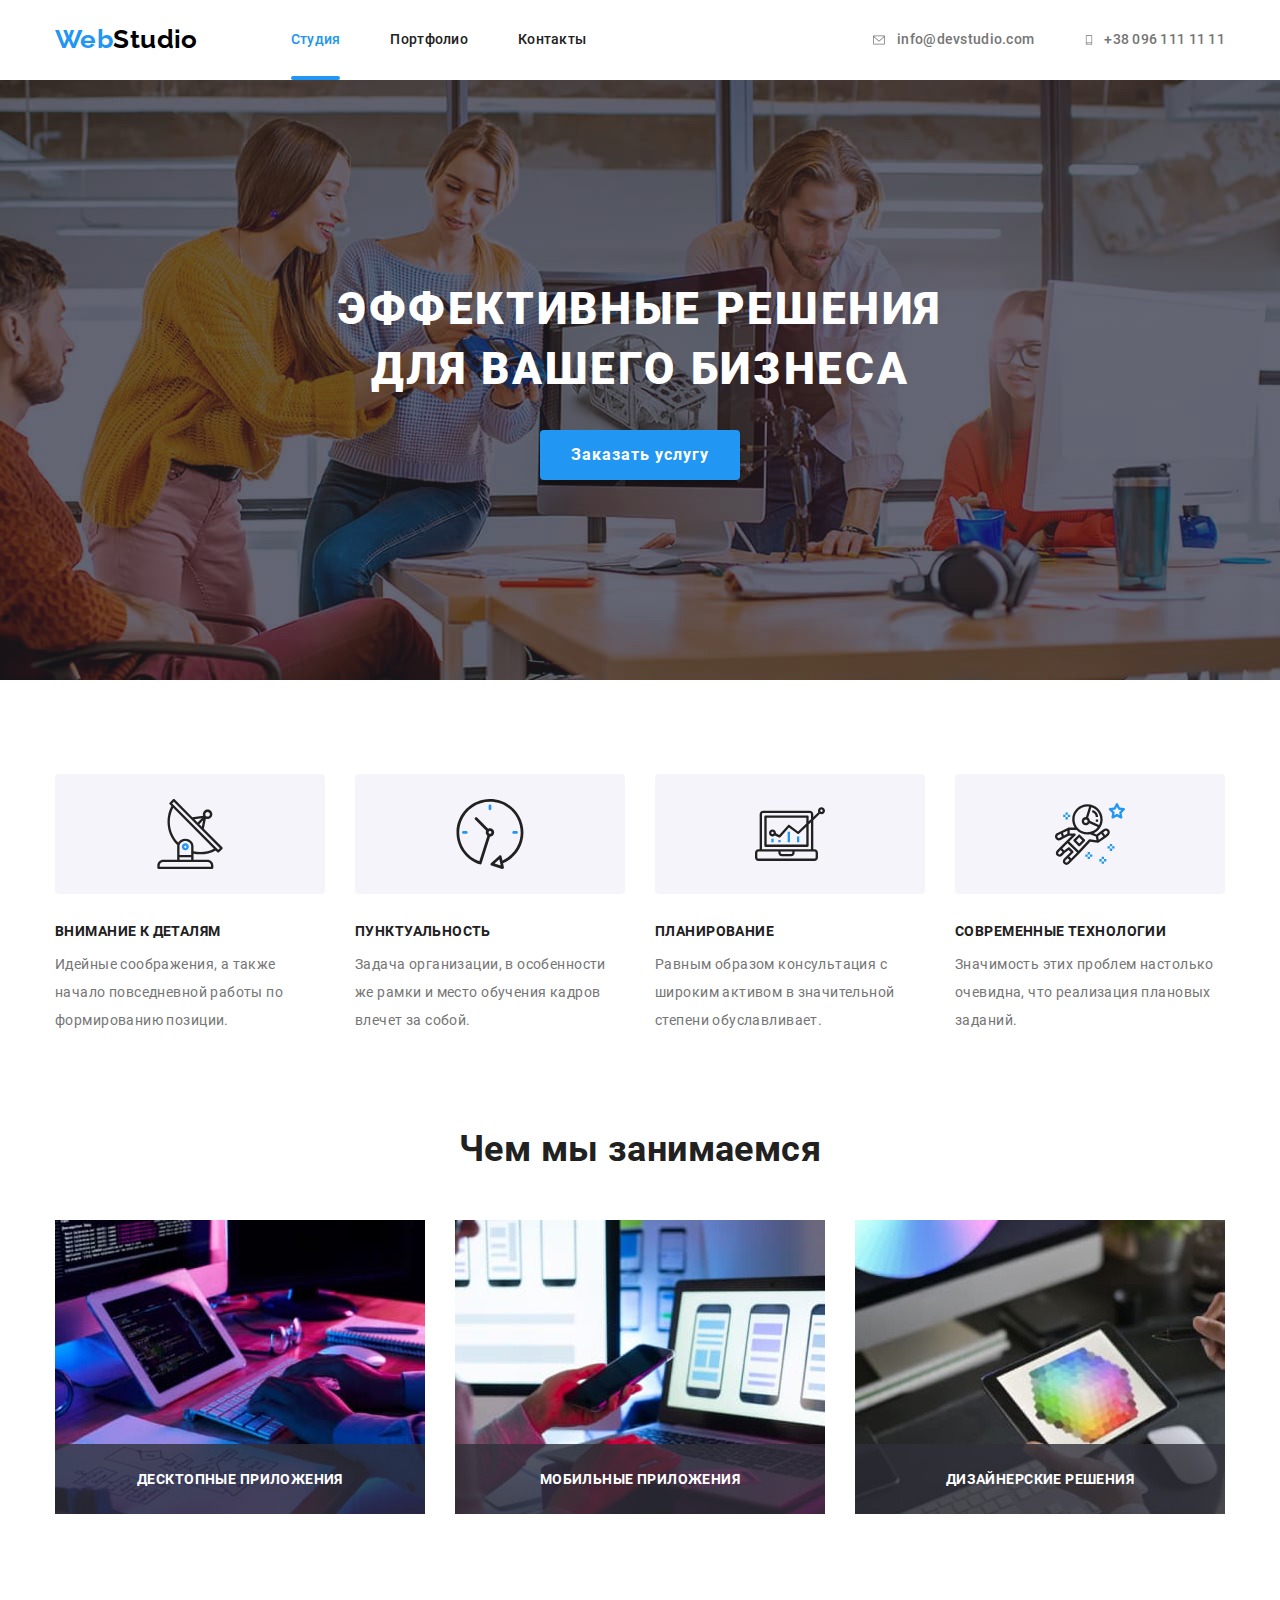
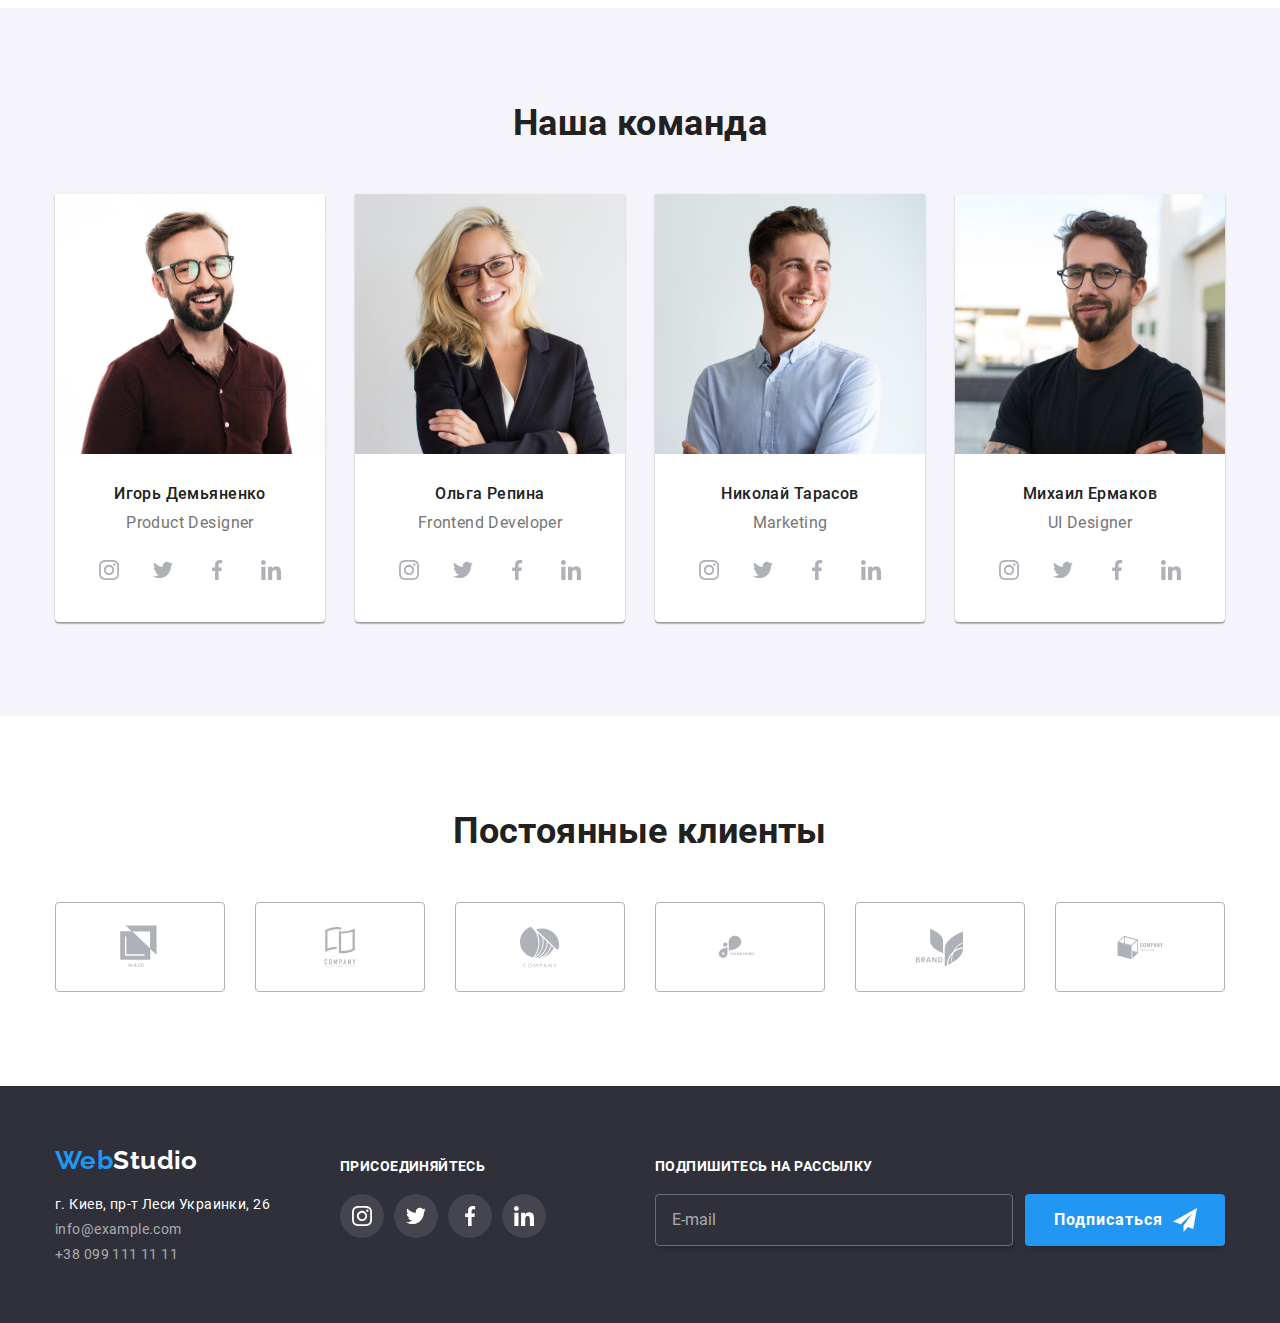
==== commit 9fb2d6af: "add local fonts" ====
--- a/index.html
+++ b/index.html
@@ -7,11 +7,6 @@
     <link
       rel="stylesheet"
       href="https://cdnjs.cloudflare.com/ajax/libs/modern-normalize/1.0.0/modern-normalize.min.css"
-    />
-    <link rel="preconnect" href="https://fonts.gstatic.com" />
-    <link
-      href="https://fonts.googleapis.com/css2?family=Raleway:wght@700&family=Roboto:wght@400;500;700;900&display=swap"
-      rel="stylesheet"
     />
     <link rel="stylesheet" href="./css/main.min.css" />
   </head>
--- a/css/main.min.css
+++ b/css/main.min.css
@@ -1,2 +1,2 @@
-body{background-color:#fff;color:#757575;font-family:"Roboto",sans-serif;font-weight:400;font-size:14px;letter-spacing:.03em}a{text-decoration:none}ul{padding:0;margin:0;list-style:none}p{margin:0}h1,h2,h3,h4,h5,h6{margin:0;color:#212121}img{display:block;max-width:100%;height:auto}.visually-hidden{position:absolute;width:1px;height:1px;margin:-1px;border:0;padding:0;clip:rect(0, 0, 0, 0);overflow:hidden}.button{display:block;width:200px;padding:10px;margin-left:auto;margin-right:auto;border:none;border-radius:4px;background-color:#2196f3;color:#ffffff;-webkit-box-shadow:0px 4px 4px rgba(0,0,0,0.15);box-shadow:0px 4px 4px rgba(0,0,0,0.15);font-family:inherit;font-size:16px;line-height:1.88;font-weight:700;letter-spacing:0.06em;text-align:center;cursor:pointer}.button--with-icon{position:relative;padding-right:62px;text-align:right}.button__icon{position:absolute;top:50%;right:28px;-webkit-transform:translateY(-50%);transform:translateY(-50%);fill:currentColor}.container{width:1200px;margin-left:auto;margin-right:auto;padding-left:15px;padding-right:15px}.logo,.foot-contacts__logo{display:block;margin-right:93px;color:#000000;font-family:'Raleway', sans-serif;font-size:26px;font-weight:700}.logo span,.foot-contacts__logo span{color:#2196f3}.header-link,.site-nav__link,.auth-nav__link{font-weight:500;cursor:pointer;letter-spacing:0.02em;line-height:1.14;padding-top:32px;padding-bottom:32px;-webkit-transition:color 250ms cubic-bezier(0.4, 0, 0.2, 1);transition:color 250ms cubic-bezier(0.4, 0, 0.2, 1)}.site-nav{display:-webkit-box;display:-ms-flexbox;display:flex}.site-nav__item+.site-nav__item{margin-left:50px}.site-nav__link{display:block;color:#212121}.site-nav__link:hover,.site-nav__link:focus{color:#2196f3}.site-nav__link--active{position:relative;color:#2196f3}.site-nav__link--active::after{position:absolute;left:0;bottom:0;content:'';width:100%;height:4px;border-radius:2px;background-color:#2196f3}.header-link,.site-nav__link,.auth-nav__link{font-weight:500;cursor:pointer;letter-spacing:0.02em;line-height:1.14;padding-top:32px;padding-bottom:32px;-webkit-transition:color 250ms cubic-bezier(0.4, 0, 0.2, 1);transition:color 250ms cubic-bezier(0.4, 0, 0.2, 1)}.auth-nav{margin-left:auto;display:-webkit-box;display:-ms-flexbox;display:flex}.auth-nav__item+.auth-nav__item{margin-left:50px}.auth-nav__link{display:-webkit-box;display:-ms-flexbox;display:flex;-webkit-box-align:center;-ms-flex-align:center;align-items:center;color:#757575}.auth-nav__link:hover,.auth-nav__link:focus{color:#2196f3}.auth-nav__icon{margin-right:10px;fill:currentColor}.header--border-bottom{border-bottom:1px solid #ececec}.header__container{display:-webkit-box;display:-ms-flexbox;display:flex;-webkit-box-align:center;-ms-flex-align:center;align-items:center}.header__main-nav{display:-webkit-box;display:-ms-flexbox;display:flex;-webkit-box-align:center;-ms-flex-align:center;align-items:center}.section-title{margin-bottom:50px;color:#212121;font-size:36px;line-height:1.17;font-weight:700;text-align:center}.social-links{display:-webkit-box;display:-ms-flexbox;display:flex;-webkit-box-pack:center;-ms-flex-pack:center;justify-content:center}.social-links__item{width:44px;height:44px;border-radius:50%;overflow:hidden}.social-links__item+.social-links__item{margin-left:10px}.social-links__link{height:100%;display:-webkit-box;display:-ms-flexbox;display:flex;-webkit-box-pack:center;-ms-flex-pack:center;justify-content:center;-webkit-box-align:center;-ms-flex-align:center;align-items:center;color:#afb1b8;background-color:#ffffff;cursor:pointer;-webkit-transition:color 250ms cubic-bezier(0.4, 0, 0.2, 1),background-color 250ms cubic-bezier(0.4, 0, 0.2, 1);transition:color 250ms cubic-bezier(0.4, 0, 0.2, 1),background-color 250ms cubic-bezier(0.4, 0, 0.2, 1)}.social-links__link--in-footer{background-color:rgba(255,255,255,0.1);color:#ffffff}.social-links__link--in-footer:hover,.social-links__link--in-footerfocus{background-color:#2196f3}.social-links__link--team:hover,.social-links__link--team:focus{background:#2196f3;color:#ffffff}.social-links__icon{fill:currentColor}.hero{text-align:center;background-color:#2f303a}.hero__background-container{max-width:1600px;height:600px;padding-top:200px;margin-left:auto;margin-right:auto;background-image:-webkit-gradient(linear, left top, left bottom, from(rgba(47,48,58,0.4)), to(rgba(47,48,58,0.4))),url(../../images/background.jpg);background-image:linear-gradient(rgba(47,48,58,0.4), rgba(47,48,58,0.4)),url(../../images/background.jpg);background-repeat:no-repeat;background-position:center;background-size:cover}.hero__title{max-width:696px;margin-bottom:30px;margin-left:auto;margin-right:auto;color:#fff;text-transform:uppercase;font-size:44px;line-height:1.36;font-weight:900;letter-spacing:0.06em}.advantages-list{display:-webkit-box;display:-ms-flexbox;display:flex}.advantages-list__item{-ms-flex-preferred-size:calc((100% - 3 * 30px) / 4);flex-basis:calc((100% - 3 * 30px) / 4)}.advantages-list__item+.advantages-list__item{margin-left:30px}.advantages-list__icon-wrapper{width:100%;height:120px;display:-webkit-box;display:-ms-flexbox;display:flex;-webkit-box-pack:center;-ms-flex-pack:center;justify-content:center;-webkit-box-align:center;-ms-flex-align:center;align-items:center;margin-bottom:30px;border-radius:4px;background-color:#f5f4fa}.advantages-list__title{margin-bottom:10px;font-size:14px;line-height:1.14;font-weight:700;text-transform:uppercase}.advantages-list__text{line-height:2}.advantages{padding-top:94px;padding-bottom:94px}.activities-list{display:-webkit-box;display:-ms-flexbox;display:flex}.activities-list__item{position:relative;-ms-flex-preferred-size:calc((100% - 2 * 30px) / 3);flex-basis:calc((100% - 2 * 30px) / 3)}.activities-list__item+.activities-list__item{margin-left:30px}.activities-list__caption{position:absolute;left:0;bottom:0;width:100%;height:70px;font-size:inherit;font-weight:700;line-height:70px;text-align:center;text-transform:uppercase;color:#ffffff;background-color:rgba(47,48,58,0.8)}.activities{padding-bottom:94px}.team-list{display:-webkit-box;display:-ms-flexbox;display:flex}.team-list__item{-ms-flex-preferred-size:calc((100% - 3 * grid-gap) / 4);flex-basis:calc((100% - 3 * grid-gap) / 4);border-radius:0 0 4px 4px;background-color:#fff;-webkit-box-shadow:0px 1px 3px rgba(0,0,0,0.12),0px 1px 1px rgba(0,0,0,0.14),0px 2px 1px rgba(0,0,0,0.2);box-shadow:0px 1px 3px rgba(0,0,0,0.12),0px 1px 1px rgba(0,0,0,0.14),0px 2px 1px rgba(0,0,0,0.2)}.team-list__item+.team-list__item{margin-left:30px}.team-list__item-content{padding-top:30px;padding-bottom:30px;text-align:center}.team-list__title{margin-bottom:10px;color:#212121;font-size:16px;line-height:1.19;font-weight:500}.team-list__text{margin-bottom:16px;font-size:16px;line-height:1.19}.team{padding-top:94px;padding-bottom:94px}.team--secondary-background{background-color:#f5f4fa}.clients-list{display:-webkit-box;display:-ms-flexbox;display:flex}.clients-list__item{-ms-flex-preferred-size:calc((100% - 5 * 30px) / 6);flex-basis:calc((100% - 5 * 30px) / 6);height:90px;border:1px solid #afb1b8;border-radius:4px;-webkit-transition:border-color 250ms cubic-bezier(0.4, 0, 0.2, 1);transition:border-color 250ms cubic-bezier(0.4, 0, 0.2, 1)}.clients-list__item+.clients-list__item{margin-left:30px}.clients-list__item:hover,.clients-list__item:focus{border-color:#2196f3}.clients-list__link{display:-webkit-box;display:-ms-flexbox;display:flex;height:100%;-webkit-box-pack:center;-ms-flex-pack:center;justify-content:center;-webkit-box-align:center;-ms-flex-align:center;align-items:center;color:#afb1b8;cursor:pointer;-webkit-transition:color 250ms cubic-bezier(0.4, 0, 0.2, 1);transition:color 250ms cubic-bezier(0.4, 0, 0.2, 1)}.clients-list__link:hover,.clients-list__link:focus{color:#2196f3}.clients-list__icon{fill:currentColor}.clients{padding-top:94px;padding-bottom:94px}.logo,.foot-contacts__logo{display:block;margin-right:93px;color:#000000;font-family:'Raleway', sans-serif;font-size:26px;font-weight:700}.logo span,.foot-contacts__logo span{color:#2196f3}.logo,.foot-contacts__logo{display:block;margin-right:93px;color:#000000;font-family:'Raleway', sans-serif;font-size:26px;font-weight:700}.logo span,.foot-contacts__logo span{color:#2196f3}.foot-contacts{margin-right:70px}.foot-contacts__logo{margin-bottom:20px;margin-right:0;color:#fff}.foot-contacts__item{font-style:normal}.foot-contacts__item:not(:last-child){margin-bottom:9px}.foot-contacts__link{display:block;color:rgba(255,255,255,0.6)}.footer{background-color:#2f303a;color:#fff;padding-top:60px;padding-bottom:60px}.footer__container{display:-webkit-box;display:-ms-flexbox;display:flex;-webkit-box-align:start;-ms-flex-align:start;align-items:flex-start}.footer__join-us{padding-top:12px}.footer__caption{display:inline-block;margin-bottom:20px;text-transform:uppercase}.footer__mailing{padding-top:12px;margin-left:auto}.footer__form{display:-webkit-box;display:-ms-flexbox;display:flex}.footer__form-input{width:358px;padding:15px 16px;margin-right:12px;border:1px solid rgba(255,255,255,0.3);border-radius:4px;font-size:16px;line-height:1.25;color:rgba(255,255,255,0.6);background-color:transparent;-webkit-box-shadow:0px 4px 4px rgba(0,0,0,0.15);box-shadow:0px 4px 4px rgba(0,0,0,0.15)}.footer__form-input::-webkit-input-placeholder{font-size:16px;color:rgba(255,255,255,0.6)}.footer__form-input:-ms-input-placeholder{font-size:16px;color:rgba(255,255,255,0.6)}.footer__form-input::-ms-input-placeholder{font-size:16px;color:rgba(255,255,255,0.6)}.footer__form-input::placeholder{font-size:16px;color:rgba(255,255,255,0.6)}.close{position:absolute;top:8px;right:8px;display:-webkit-box;display:-ms-flexbox;display:flex;-webkit-box-pack:center;-ms-flex-pack:center;justify-content:center;-webkit-box-align:center;-ms-flex-align:center;align-items:center;width:30px;height:30px;border:1px solid rgba(0,0,0,0.1);border-radius:50%;background-color:#ffffff;color:#000000;cursor:pointer;-webkit-transition:color 250ms cubic-bezier(0.4, 0, 0.2, 1);transition:color 250ms cubic-bezier(0.4, 0, 0.2, 1)}.close__icon{fill:currentColor}.close__icon:hover,.close__icon:focus{color:#2196f3}.modal{position:absolute;top:50%;left:50%;-webkit-transform:translate(-50%, -50%) scale(1);transform:translate(-50%, -50%) scale(1);-webkit-transition:opacity 250ms cubic-bezier(0.4, 0, 0.2, 1),-webkit-transform 250ms cubic-bezier(0.4, 0, 0.2, 1);transition:opacity 250ms cubic-bezier(0.4, 0, 0.2, 1),-webkit-transform 250ms cubic-bezier(0.4, 0, 0.2, 1);transition:opacity 250ms cubic-bezier(0.4, 0, 0.2, 1),transform 250ms cubic-bezier(0.4, 0, 0.2, 1);transition:opacity 250ms cubic-bezier(0.4, 0, 0.2, 1),transform 250ms cubic-bezier(0.4, 0, 0.2, 1),-webkit-transform 250ms cubic-bezier(0.4, 0, 0.2, 1);width:528px;padding:40px;border-radius:4px;background-color:#ffffff;-webkit-box-shadow:0px 1px 3px rgba(0,0,0,0.12),0px 1px 1px rgba(0,0,0,0.14),0px 2px 1px rgba(0,0,0,0.2);box-shadow:0px 1px 3px rgba(0,0,0,0.12),0px 1px 1px rgba(0,0,0,0.14),0px 2px 1px rgba(0,0,0,0.2);opacity:1}.modal__title{margin-bottom:12px;text-align:center;font-size:20px;line-height:1.15;font-weight:700}.modal__label{color:#757575;font-size:12px;line-height:1.17;letter-spacing:0.01em}.modal__input-wrapper{position:relative;margin-bottom:10px}.modal__input{width:100%;padding:11px 10px 11px 42px;border:1px solid rgba(33,33,33,0.2);border-radius:4px;color:var(--title-text-color);-webkit-transition:border-color 250ms cubic-bezier(0.4, 0, 0.2, 1),outline-color 250ms cubic-bezier(0.4, 0, 0.2, 1);transition:border-color 250ms cubic-bezier(0.4, 0, 0.2, 1),outline-color 250ms cubic-bezier(0.4, 0, 0.2, 1)}.modal__input:focus{border-color:#2196f3;outline-color:#2196f3}.modal__input-icon{position:absolute;top:50%;left:12px;-webkit-transform:translateY(-50%);transform:translateY(-50%);fill:#000000;-webkit-transition:fill 250ms cubic-bezier(0.4, 0, 0.2, 1);transition:fill 250ms cubic-bezier(0.4, 0, 0.2, 1)}.modal__input:focus+.modal__input-icon{fill:#2196f3}.modal__comment{display:block;width:100%;margin-bottom:20px;padding:12px 16px;border:1px solid rgba(33,33,33,0.2);border-radius:4px;resize:none;-webkit-transition:border-color 250ms cubic-bezier(0.4, 0, 0.2, 1),outline-color 250ms cubic-bezier(0.4, 0, 0.2, 1);transition:border-color 250ms cubic-bezier(0.4, 0, 0.2, 1),outline-color 250ms cubic-bezier(0.4, 0, 0.2, 1)}.modal__comment:focus{border-color:#2196f3;outline-color:#2196f3}.modal__comment::-webkit-input-placeholder{color:rgba(117,117,117,0.5);font-size:12px;line-height:1.17;letter-spacing:0.01em}.modal__comment:-ms-input-placeholder{color:rgba(117,117,117,0.5);font-size:12px;line-height:1.17;letter-spacing:0.01em}.modal__comment::-ms-input-placeholder{color:rgba(117,117,117,0.5);font-size:12px;line-height:1.17;letter-spacing:0.01em}.modal__comment::placeholder{color:rgba(117,117,117,0.5);font-size:12px;line-height:1.17;letter-spacing:0.01em}.modal__checkbox-label{display:-webkit-box;display:-ms-flexbox;display:flex;-webkit-box-pack:center;-ms-flex-pack:center;justify-content:center;-webkit-box-align:center;-ms-flex-align:center;align-items:center;margin-bottom:30px}.modal__checkbox-icon{display:inline-block;width:16px;height:15px;margin-right:7px;border:2px solid #000000;border-radius:4px;background-color:#ffffff;-webkit-transition:background-color 250ms cubic-bezier(0.4, 0, 0.2, 1),border-color 250ms cubic-bezier(0.4, 0, 0.2, 1);transition:background-color 250ms cubic-bezier(0.4, 0, 0.2, 1),border-color 250ms cubic-bezier(0.4, 0, 0.2, 1)}.modal__checkbox:checked+.modal__checkbox-icon{background-color:#2196f3;background-image:url(../images/tick.svg);background-origin:border-box;border-color:transparent}.modal__checkbox-text{font-size:14px;line-height:1.71}.modal__conditions{text-decoration:underline;color:#2196f3}.backdrop{position:fixed;top:0;left:0;width:100%;height:100%;background-color:rgba(0,0,0,0.2);opacity:1;-webkit-transition:opacity 250ms cubic-bezier(0.4, 0, 0.2, 1);transition:opacity 250ms cubic-bezier(0.4, 0, 0.2, 1)}.backdrop--is-hidden{opacity:0;pointer-events:none}.backdrop--is-hidden .modal{-webkit-transform:scale(1.1) translate(-50%, -50%);transform:scale(1.1) translate(-50%, -50%);opacity:0}
+@font-face{font-family:'Raleway';font-style:normal;font-weight:700;src:url("../fonts/raleway-v19-latin-700.eot");src:local(""),url("../fonts/raleway-v19-latin-700.eot?#iefix") format("embedded-opentype"),url("../fonts/raleway-v19-latin-700.woff2") format("woff2"),url("../fonts/raleway-v19-latin-700.woff") format("woff"),url("../fonts/raleway-v19-latin-700.ttf") format("truetype"),url("../fonts/raleway-v19-latin-700.svg#Raleway") format("svg")}@font-face{font-family:'Roboto';font-style:normal;font-weight:400;src:url("../fonts/roboto-v20-latin_cyrillic-regular.eot");src:local(""),url("../fonts/roboto-v20-latin_cyrillic-regular.eot?#iefix") format("embedded-opentype"),url("../fonts/roboto-v20-latin_cyrillic-regular.woff2") format("woff2"),url("../fonts/roboto-v20-latin_cyrillic-regular.woff") format("woff"),url("../fonts/roboto-v20-latin_cyrillic-regular.ttf") format("truetype"),url("../fonts/roboto-v20-latin_cyrillic-regular.svg#Roboto") format("svg")}@font-face{font-family:'Roboto';font-style:normal;font-weight:500;src:url("../fonts/roboto-v20-latin_cyrillic-500.eot");src:local(""),url("../fonts/roboto-v20-latin_cyrillic-500.eot?#iefix") format("embedded-opentype"),url("../fonts/roboto-v20-latin_cyrillic-500.woff2") format("woff2"),url("../fonts/roboto-v20-latin_cyrillic-500.woff") format("woff"),url("../fonts/roboto-v20-latin_cyrillic-500.ttf") format("truetype"),url("../fonts/roboto-v20-latin_cyrillic-500.svg#Roboto") format("svg")}@font-face{font-family:'Roboto';font-style:normal;font-weight:700;src:url("../fonts/roboto-v20-latin_cyrillic-700.eot");src:local(""),url("../fonts/roboto-v20-latin_cyrillic-700.eot?#iefix") format("embedded-opentype"),url("../fonts/roboto-v20-latin_cyrillic-700.woff2") format("woff2"),url("../fonts/roboto-v20-latin_cyrillic-700.woff") format("woff"),url("../fonts/roboto-v20-latin_cyrillic-700.ttf") format("truetype"),url("../fonts/roboto-v20-latin_cyrillic-700.svg#Roboto") format("svg")}@font-face{font-family:'Roboto';font-style:normal;font-weight:900;src:url("../fonts/roboto-v20-latin_cyrillic-900.eot");src:local(""),url("../fonts/roboto-v20-latin_cyrillic-900.eot?#iefix") format("embedded-opentype"),url("../fonts/roboto-v20-latin_cyrillic-900.woff2") format("woff2"),url("../fonts/roboto-v20-latin_cyrillic-900.woff") format("woff"),url("../fonts/roboto-v20-latin_cyrillic-900.ttf") format("truetype"),url("../fonts/roboto-v20-latin_cyrillic-900.svg#Roboto") format("svg")}body{background-color:#fff;color:#757575;font-family:"Roboto",sans-serif;font-weight:400;font-size:14px;letter-spacing:.03em}a{text-decoration:none}ul{padding:0;margin:0;list-style:none}p{margin:0}h1,h2,h3,h4,h5,h6{margin:0;color:#212121}img{display:block;max-width:100%;height:auto}.visually-hidden{position:absolute;width:1px;height:1px;margin:-1px;border:0;padding:0;clip:rect(0, 0, 0, 0);overflow:hidden}.button{display:block;width:200px;padding:10px;margin-left:auto;margin-right:auto;border:none;border-radius:4px;background-color:#2196f3;color:#ffffff;-webkit-box-shadow:0px 4px 4px rgba(0,0,0,0.15);box-shadow:0px 4px 4px rgba(0,0,0,0.15);font-family:inherit;font-size:16px;line-height:1.88;font-weight:700;letter-spacing:0.06em;text-align:center;cursor:pointer}.button--with-icon{position:relative;padding-right:62px;text-align:right}.button__icon{position:absolute;top:50%;right:28px;-webkit-transform:translateY(-50%);transform:translateY(-50%);fill:currentColor}.container{width:1200px;margin-left:auto;margin-right:auto;padding-left:15px;padding-right:15px}.logo,.foot-contacts__logo{display:block;margin-right:93px;color:#000000;font-family:'Raleway', sans-serif;font-size:26px;font-weight:700}.logo span,.foot-contacts__logo span{color:#2196f3}.header-link,.site-nav__link,.auth-nav__link{font-weight:500;cursor:pointer;letter-spacing:0.02em;line-height:1.14;padding-top:32px;padding-bottom:32px;-webkit-transition:color 250ms cubic-bezier(0.4, 0, 0.2, 1);transition:color 250ms cubic-bezier(0.4, 0, 0.2, 1)}.site-nav{display:-webkit-box;display:-ms-flexbox;display:flex}.site-nav__item+.site-nav__item{margin-left:50px}.site-nav__link{display:block;color:#212121}.site-nav__link:hover,.site-nav__link:focus{color:#2196f3}.site-nav__link--active{position:relative;color:#2196f3}.site-nav__link--active::after{position:absolute;left:0;bottom:0;content:'';width:100%;height:4px;border-radius:2px;background-color:#2196f3}.header-link,.site-nav__link,.auth-nav__link{font-weight:500;cursor:pointer;letter-spacing:0.02em;line-height:1.14;padding-top:32px;padding-bottom:32px;-webkit-transition:color 250ms cubic-bezier(0.4, 0, 0.2, 1);transition:color 250ms cubic-bezier(0.4, 0, 0.2, 1)}.auth-nav{margin-left:auto;display:-webkit-box;display:-ms-flexbox;display:flex}.auth-nav__item+.auth-nav__item{margin-left:50px}.auth-nav__link{display:-webkit-box;display:-ms-flexbox;display:flex;-webkit-box-align:center;-ms-flex-align:center;align-items:center;color:#757575}.auth-nav__link:hover,.auth-nav__link:focus{color:#2196f3}.auth-nav__icon{margin-right:10px;fill:currentColor}.header--border-bottom{border-bottom:1px solid #ececec}.header__container{display:-webkit-box;display:-ms-flexbox;display:flex;-webkit-box-align:center;-ms-flex-align:center;align-items:center}.header__main-nav{display:-webkit-box;display:-ms-flexbox;display:flex;-webkit-box-align:center;-ms-flex-align:center;align-items:center}.section-title{margin-bottom:50px;color:#212121;font-size:36px;line-height:1.17;font-weight:700;text-align:center}.social-links{display:-webkit-box;display:-ms-flexbox;display:flex;-webkit-box-pack:center;-ms-flex-pack:center;justify-content:center}.social-links__item{width:44px;height:44px;border-radius:50%;overflow:hidden}.social-links__item+.social-links__item{margin-left:10px}.social-links__link{height:100%;display:-webkit-box;display:-ms-flexbox;display:flex;-webkit-box-pack:center;-ms-flex-pack:center;justify-content:center;-webkit-box-align:center;-ms-flex-align:center;align-items:center;color:#afb1b8;background-color:#ffffff;cursor:pointer;-webkit-transition:color 250ms cubic-bezier(0.4, 0, 0.2, 1),background-color 250ms cubic-bezier(0.4, 0, 0.2, 1);transition:color 250ms cubic-bezier(0.4, 0, 0.2, 1),background-color 250ms cubic-bezier(0.4, 0, 0.2, 1)}.social-links__link--in-footer{background-color:rgba(255,255,255,0.1);color:#ffffff}.social-links__link--in-footer:hover,.social-links__link--in-footerfocus{background-color:#2196f3}.social-links__link--team:hover,.social-links__link--team:focus{background:#2196f3;color:#ffffff}.social-links__icon{fill:currentColor}.hero{text-align:center;background-color:#2f303a}.hero__background-container{max-width:1600px;height:600px;padding-top:200px;margin-left:auto;margin-right:auto;background-image:-webkit-gradient(linear, left top, left bottom, from(rgba(47,48,58,0.4)), to(rgba(47,48,58,0.4))),url(../images/background.jpg);background-image:linear-gradient(rgba(47,48,58,0.4), rgba(47,48,58,0.4)),url(../images/background.jpg);background-repeat:no-repeat;background-position:center;background-size:cover}.hero__title{max-width:696px;margin-bottom:30px;margin-left:auto;margin-right:auto;color:#fff;text-transform:uppercase;font-size:44px;line-height:1.36;font-weight:900;letter-spacing:0.06em}.advantages-list{display:-webkit-box;display:-ms-flexbox;display:flex}.advantages-list__item{-ms-flex-preferred-size:calc((100% - 3 * 30px) / 4);flex-basis:calc((100% - 3 * 30px) / 4)}.advantages-list__item+.advantages-list__item{margin-left:30px}.advantages-list__icon-wrapper{width:100%;height:120px;display:-webkit-box;display:-ms-flexbox;display:flex;-webkit-box-pack:center;-ms-flex-pack:center;justify-content:center;-webkit-box-align:center;-ms-flex-align:center;align-items:center;margin-bottom:30px;border-radius:4px;background-color:#f5f4fa}.advantages-list__title{margin-bottom:10px;font-size:14px;line-height:1.14;font-weight:700;text-transform:uppercase}.advantages-list__text{line-height:2}.advantages{padding-top:94px;padding-bottom:94px}.activities-list{display:-webkit-box;display:-ms-flexbox;display:flex}.activities-list__item{position:relative;-ms-flex-preferred-size:calc((100% - 2 * 30px) / 3);flex-basis:calc((100% - 2 * 30px) / 3)}.activities-list__item+.activities-list__item{margin-left:30px}.activities-list__caption{position:absolute;left:0;bottom:0;width:100%;height:70px;font-size:inherit;font-weight:700;line-height:70px;text-align:center;text-transform:uppercase;color:#ffffff;background-color:rgba(47,48,58,0.8)}.activities{padding-bottom:94px}.team-list{display:-webkit-box;display:-ms-flexbox;display:flex}.team-list__item{-ms-flex-preferred-size:calc((100% - 3 * grid-gap) / 4);flex-basis:calc((100% - 3 * grid-gap) / 4);border-radius:0 0 4px 4px;background-color:#fff;-webkit-box-shadow:0px 1px 3px rgba(0,0,0,0.12),0px 1px 1px rgba(0,0,0,0.14),0px 2px 1px rgba(0,0,0,0.2);box-shadow:0px 1px 3px rgba(0,0,0,0.12),0px 1px 1px rgba(0,0,0,0.14),0px 2px 1px rgba(0,0,0,0.2)}.team-list__item+.team-list__item{margin-left:30px}.team-list__item-content{padding-top:30px;padding-bottom:30px;text-align:center}.team-list__title{margin-bottom:10px;color:#212121;font-size:16px;line-height:1.19;font-weight:500}.team-list__text{margin-bottom:16px;font-size:16px;line-height:1.19}.team{padding-top:94px;padding-bottom:94px}.team--secondary-background{background-color:#f5f4fa}.clients-list{display:-webkit-box;display:-ms-flexbox;display:flex}.clients-list__item{-ms-flex-preferred-size:calc((100% - 5 * 30px) / 6);flex-basis:calc((100% - 5 * 30px) / 6);height:90px;border:1px solid #afb1b8;border-radius:4px;-webkit-transition:border-color 250ms cubic-bezier(0.4, 0, 0.2, 1);transition:border-color 250ms cubic-bezier(0.4, 0, 0.2, 1)}.clients-list__item+.clients-list__item{margin-left:30px}.clients-list__item:hover,.clients-list__item:focus{border-color:#2196f3}.clients-list__link{display:-webkit-box;display:-ms-flexbox;display:flex;height:100%;-webkit-box-pack:center;-ms-flex-pack:center;justify-content:center;-webkit-box-align:center;-ms-flex-align:center;align-items:center;color:#afb1b8;cursor:pointer;-webkit-transition:color 250ms cubic-bezier(0.4, 0, 0.2, 1);transition:color 250ms cubic-bezier(0.4, 0, 0.2, 1)}.clients-list__link:hover,.clients-list__link:focus{color:#2196f3}.clients-list__icon{fill:currentColor}.clients{padding-top:94px;padding-bottom:94px}.logo,.foot-contacts__logo{display:block;margin-right:93px;color:#000000;font-family:'Raleway', sans-serif;font-size:26px;font-weight:700}.logo span,.foot-contacts__logo span{color:#2196f3}.logo,.foot-contacts__logo{display:block;margin-right:93px;color:#000000;font-family:'Raleway', sans-serif;font-size:26px;font-weight:700}.logo span,.foot-contacts__logo span{color:#2196f3}.foot-contacts{margin-right:70px}.foot-contacts__logo{margin-bottom:20px;margin-right:0;color:#fff}.foot-contacts__item{font-style:normal}.foot-contacts__item:not(:last-child){margin-bottom:9px}.foot-contacts__link{display:block;color:rgba(255,255,255,0.6)}.footer{background-color:#2f303a;color:#fff;padding-top:60px;padding-bottom:60px}.footer__container{display:-webkit-box;display:-ms-flexbox;display:flex;-webkit-box-align:start;-ms-flex-align:start;align-items:flex-start}.footer__join-us{padding-top:12px}.footer__caption{display:inline-block;margin-bottom:20px;text-transform:uppercase}.footer__mailing{padding-top:12px;margin-left:auto}.footer__form{display:-webkit-box;display:-ms-flexbox;display:flex}.footer__form-input{width:358px;padding:15px 16px;margin-right:12px;border:1px solid rgba(255,255,255,0.3);border-radius:4px;font-size:16px;line-height:1.25;color:rgba(255,255,255,0.6);background-color:transparent;-webkit-box-shadow:0px 4px 4px rgba(0,0,0,0.15);box-shadow:0px 4px 4px rgba(0,0,0,0.15)}.footer__form-input::-webkit-input-placeholder{font-size:16px;color:rgba(255,255,255,0.6)}.footer__form-input:-ms-input-placeholder{font-size:16px;color:rgba(255,255,255,0.6)}.footer__form-input::-ms-input-placeholder{font-size:16px;color:rgba(255,255,255,0.6)}.footer__form-input::placeholder{font-size:16px;color:rgba(255,255,255,0.6)}.close{position:absolute;top:8px;right:8px;display:-webkit-box;display:-ms-flexbox;display:flex;-webkit-box-pack:center;-ms-flex-pack:center;justify-content:center;-webkit-box-align:center;-ms-flex-align:center;align-items:center;width:30px;height:30px;border:1px solid rgba(0,0,0,0.1);border-radius:50%;background-color:#ffffff;color:#000000;cursor:pointer;-webkit-transition:color 250ms cubic-bezier(0.4, 0, 0.2, 1);transition:color 250ms cubic-bezier(0.4, 0, 0.2, 1)}.close__icon{fill:currentColor}.close__icon:hover,.close__icon:focus{color:#2196f3}.modal{position:absolute;top:50%;left:50%;-webkit-transform:translate(-50%, -50%) scale(1);transform:translate(-50%, -50%) scale(1);-webkit-transition:opacity 250ms cubic-bezier(0.4, 0, 0.2, 1),-webkit-transform 250ms cubic-bezier(0.4, 0, 0.2, 1);transition:opacity 250ms cubic-bezier(0.4, 0, 0.2, 1),-webkit-transform 250ms cubic-bezier(0.4, 0, 0.2, 1);transition:opacity 250ms cubic-bezier(0.4, 0, 0.2, 1),transform 250ms cubic-bezier(0.4, 0, 0.2, 1);transition:opacity 250ms cubic-bezier(0.4, 0, 0.2, 1),transform 250ms cubic-bezier(0.4, 0, 0.2, 1),-webkit-transform 250ms cubic-bezier(0.4, 0, 0.2, 1);width:528px;padding:40px;border-radius:4px;background-color:#ffffff;-webkit-box-shadow:0px 1px 3px rgba(0,0,0,0.12),0px 1px 1px rgba(0,0,0,0.14),0px 2px 1px rgba(0,0,0,0.2);box-shadow:0px 1px 3px rgba(0,0,0,0.12),0px 1px 1px rgba(0,0,0,0.14),0px 2px 1px rgba(0,0,0,0.2);opacity:1}.modal__title{margin-bottom:12px;text-align:center;font-size:20px;line-height:1.15;font-weight:700}.modal__label{color:#757575;font-size:12px;line-height:1.17;letter-spacing:0.01em}.modal__input-wrapper{position:relative;margin-bottom:10px}.modal__input{width:100%;padding:11px 10px 11px 42px;border:1px solid rgba(33,33,33,0.2);border-radius:4px;color:var(--title-text-color);-webkit-transition:border-color 250ms cubic-bezier(0.4, 0, 0.2, 1),outline-color 250ms cubic-bezier(0.4, 0, 0.2, 1);transition:border-color 250ms cubic-bezier(0.4, 0, 0.2, 1),outline-color 250ms cubic-bezier(0.4, 0, 0.2, 1)}.modal__input:focus{border-color:#2196f3;outline-color:#2196f3}.modal__input-icon{position:absolute;top:50%;left:12px;-webkit-transform:translateY(-50%);transform:translateY(-50%);fill:#000000;-webkit-transition:fill 250ms cubic-bezier(0.4, 0, 0.2, 1);transition:fill 250ms cubic-bezier(0.4, 0, 0.2, 1)}.modal__input:focus+.modal__input-icon{fill:#2196f3}.modal__comment{display:block;width:100%;margin-bottom:20px;padding:12px 16px;border:1px solid rgba(33,33,33,0.2);border-radius:4px;resize:none;-webkit-transition:border-color 250ms cubic-bezier(0.4, 0, 0.2, 1),outline-color 250ms cubic-bezier(0.4, 0, 0.2, 1);transition:border-color 250ms cubic-bezier(0.4, 0, 0.2, 1),outline-color 250ms cubic-bezier(0.4, 0, 0.2, 1)}.modal__comment:focus{border-color:#2196f3;outline-color:#2196f3}.modal__comment::-webkit-input-placeholder{color:rgba(117,117,117,0.5);font-size:12px;line-height:1.17;letter-spacing:0.01em}.modal__comment:-ms-input-placeholder{color:rgba(117,117,117,0.5);font-size:12px;line-height:1.17;letter-spacing:0.01em}.modal__comment::-ms-input-placeholder{color:rgba(117,117,117,0.5);font-size:12px;line-height:1.17;letter-spacing:0.01em}.modal__comment::placeholder{color:rgba(117,117,117,0.5);font-size:12px;line-height:1.17;letter-spacing:0.01em}.modal__checkbox-label{display:-webkit-box;display:-ms-flexbox;display:flex;-webkit-box-pack:center;-ms-flex-pack:center;justify-content:center;-webkit-box-align:center;-ms-flex-align:center;align-items:center;margin-bottom:30px}.modal__checkbox-icon{display:inline-block;width:16px;height:15px;margin-right:7px;border:2px solid #000000;border-radius:4px;background-color:#ffffff;-webkit-transition:background-color 250ms cubic-bezier(0.4, 0, 0.2, 1),border-color 250ms cubic-bezier(0.4, 0, 0.2, 1);transition:background-color 250ms cubic-bezier(0.4, 0, 0.2, 1),border-color 250ms cubic-bezier(0.4, 0, 0.2, 1)}.modal__checkbox:checked+.modal__checkbox-icon{background-color:#2196f3;background-image:url(../images/tick.svg);background-origin:border-box;border-color:transparent}.modal__checkbox-text{font-size:14px;line-height:1.71}.modal__conditions{text-decoration:underline;color:#2196f3}.backdrop{position:fixed;top:0;left:0;width:100%;height:100%;background-color:rgba(0,0,0,0.2);opacity:1;-webkit-transition:opacity 250ms cubic-bezier(0.4, 0, 0.2, 1);transition:opacity 250ms cubic-bezier(0.4, 0, 0.2, 1)}.backdrop--is-hidden{opacity:0;pointer-events:none}.backdrop--is-hidden .modal{-webkit-transform:scale(1.1) translate(-50%, -50%);transform:scale(1.1) translate(-50%, -50%);opacity:0}
 /*# sourceMappingURL=main.min.css.map */